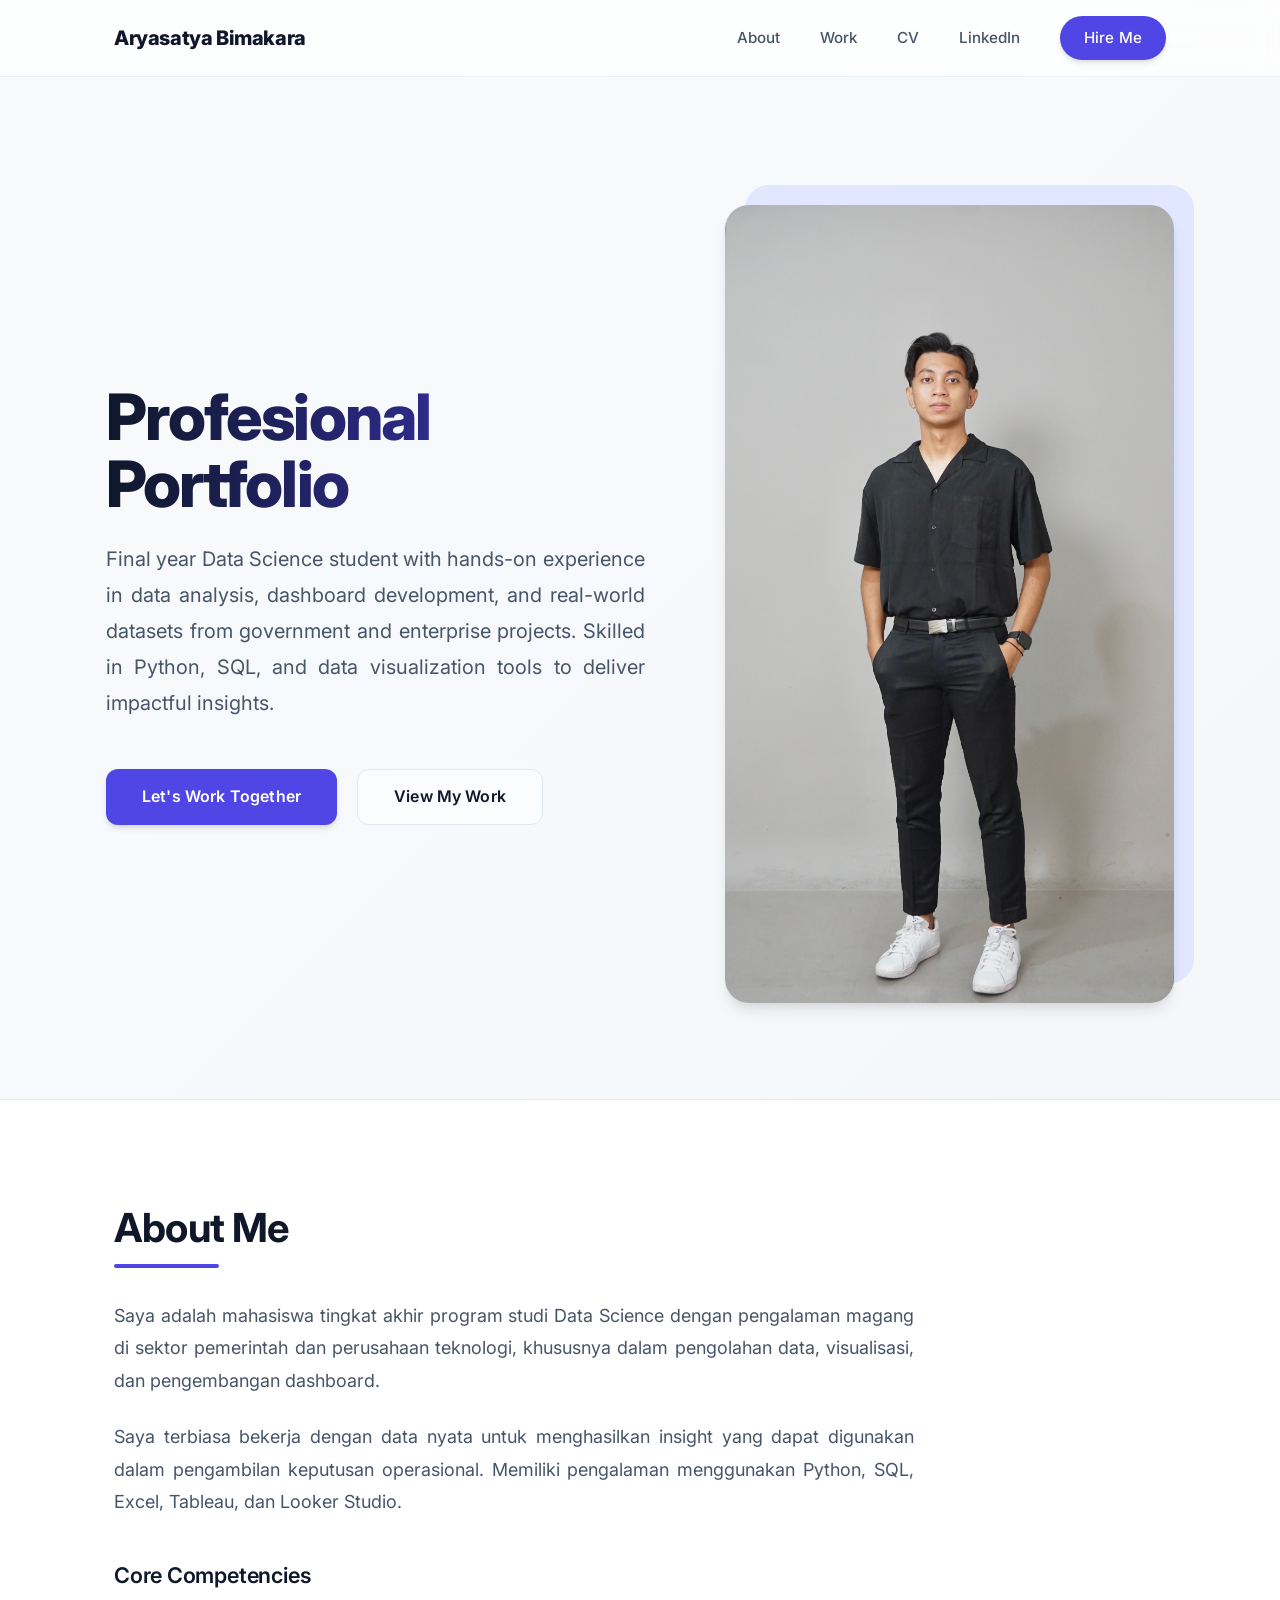
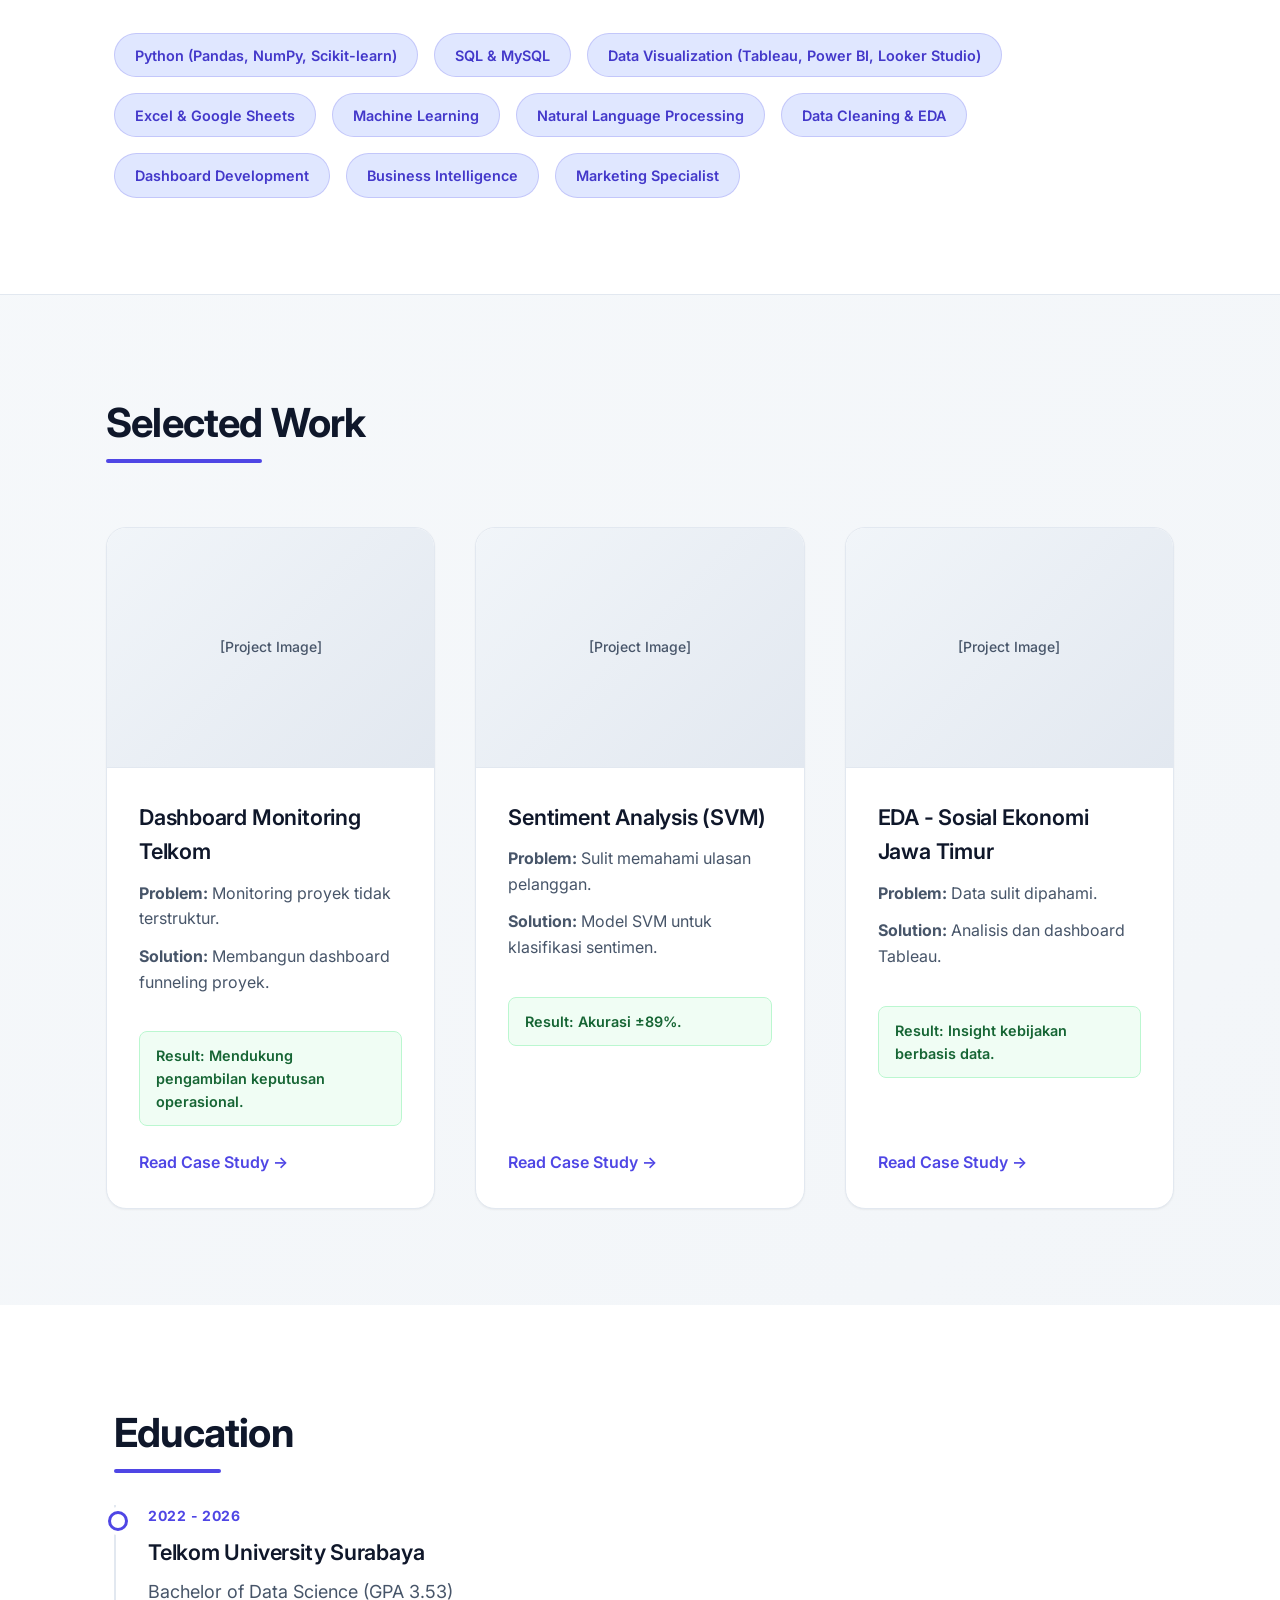
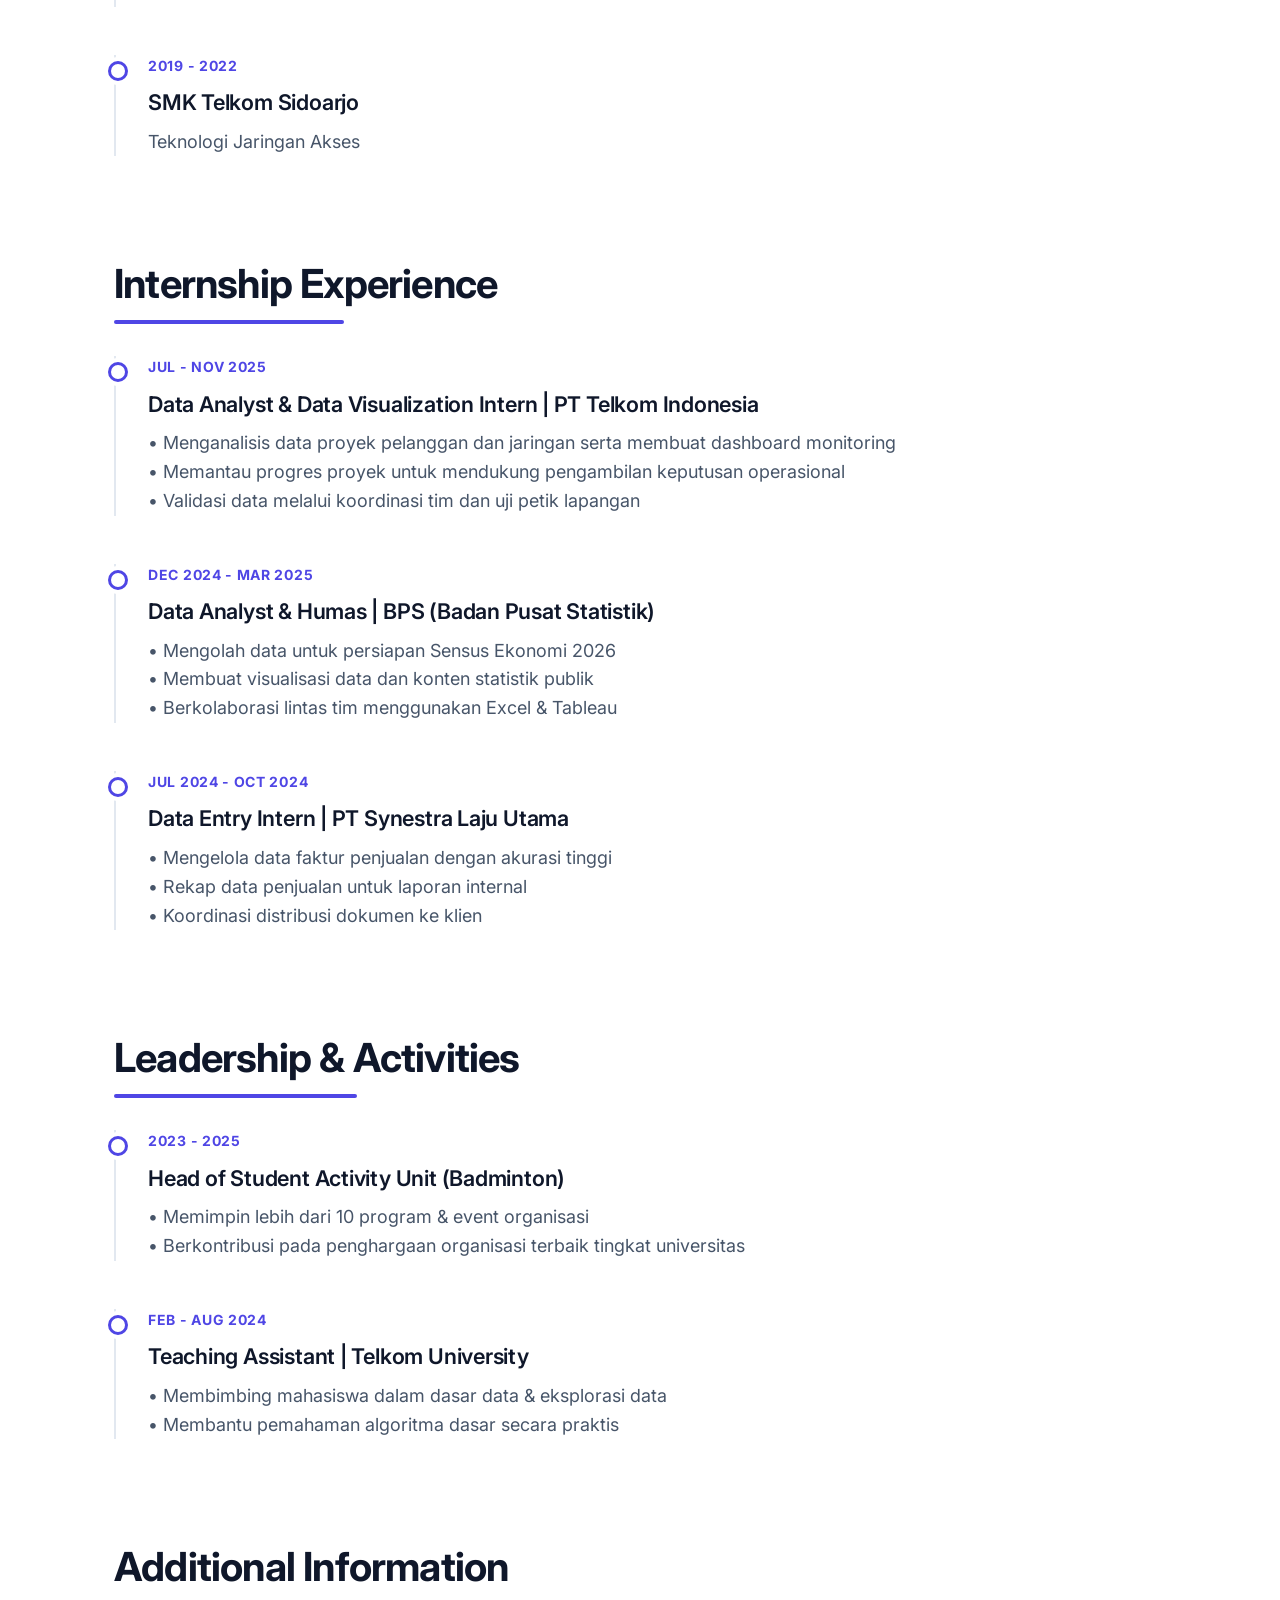
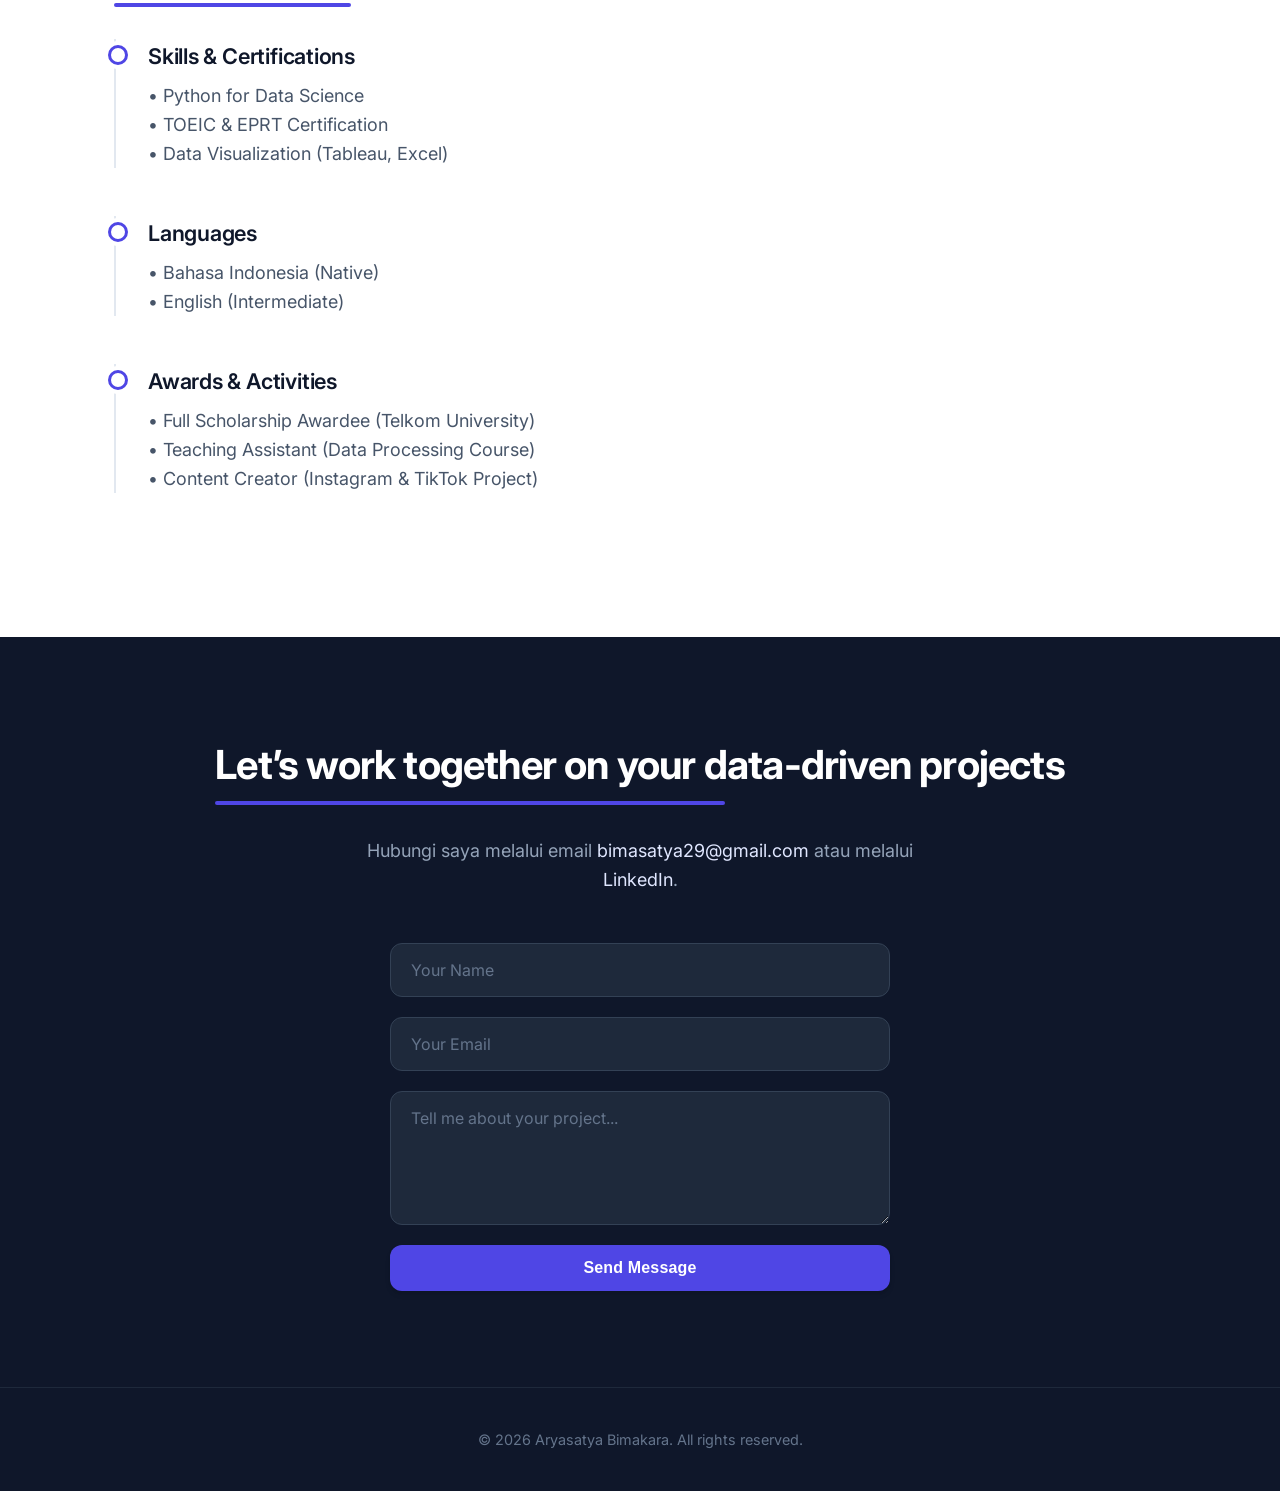
==== index.html @ e785f00a "Add files via upload" ====
<!DOCTYPE html>
<html lang="en">
<head>
    <meta charset="UTF-8">
    <meta name="viewport" content="width=device-width, initial-scale=1.0">
    <meta name="description" content="Aryasatya Bimakara - Personal Portfolio">
    <title>Aryasatya Bimakara | Personal Portfolio</title>
    
    <!-- Font -->
    <link href="https://fonts.googleapis.com/css2?family=Inter:wght@300;400;600;700&display=swap" rel="stylesheet">

    <!-- CSS -->
    <link rel="stylesheet" href="style.css">
</head>

<body>

    <!-- NAVBAR -->
    <header>
        <div class="nav-container">
            <div class="logo">Aryasatya Bimakara</div>
            <nav class="nav-links">
                <a href="#about">About</a>
                <a href="#portfolio">Work</a>
                <a href="#resume">CV</a>
                <a href="https://www.linkedin.com/in/aryasatya-bimakara/" target="_blank">LinkedIn</a>
                <a href="#contact" class="btn btn-primary">Hire Me</a>
            </nav>
        </div>
    </header>

    <!-- HERO -->
    <section class="hero container">
        <div class="hero-content">
            <h1>Profesional Portfolio</h1>
            <p class="subhead">
                Final year Data Science student with hands-on experience in data analysis, dashboard development, 
                and real-world datasets from government and enterprise projects. Skilled in Python, SQL, 
                and data visualization tools to deliver impactful insights.
            </p>
            <div class="hero-ctas">
                <a href="#contact" class="btn btn-primary">Let's Work Together</a>
                <a href="#portfolio" class="btn btn-outline">View My Work</a>
            </div>
        </div>

        <div class="hero-image">
           <img src="assets/images/profile.jpg" alt="Aryasatya Bimakara">
        </div>
    </section>

    <!-- ABOUT -->
    <section id="about" class="about">
        <div class="container">
            <h2>About Me</h2>
            <div style="max-width: 800px;">
                <p>
                    Saya adalah mahasiswa tingkat akhir program studi Data Science dengan pengalaman magang di sektor 
                    pemerintah dan perusahaan teknologi, khususnya dalam pengolahan data, visualisasi, dan pengembangan dashboard.
                </p>
                <p>
                    Saya terbiasa bekerja dengan data nyata untuk menghasilkan insight yang dapat digunakan dalam pengambilan keputusan operasional. 
                    Memiliki pengalaman menggunakan Python, SQL, Excel, Tableau, dan Looker Studio.
                </p>
            </div>

            <h3 style="margin-top: 2.5rem;">Core Competencies</h3>
            <div class="skills-grid">
                <div class="skill-tag">Python (Pandas, NumPy, Scikit-learn)</div>
                <div class="skill-tag">SQL & MySQL</div>
                <div class="skill-tag">Data Visualization (Tableau, Power BI, Looker Studio)</div>
                <div class="skill-tag">Excel & Google Sheets</div>
                <div class="skill-tag">Machine Learning</div>
                <div class="skill-tag">Natural Language Processing</div>
                <div class="skill-tag">Data Cleaning & EDA</div>
                <div class="skill-tag">Dashboard Development</div>
                <div class="skill-tag">Business Intelligence</div>
                <div class="skill-tag">Marketing Specialist</div>
            </div>
        </div>
    </section>

    <!-- PORTFOLIO -->
    <section id="portfolio" class="portfolio container">
        <h2>Selected Work</h2>
        <div class="project-grid">

            <div class="project-card">
                <div class="project-img">[Project Image]</div>
                <div class="project-content">
                    <h3>Dashboard Monitoring Telkom</h3>
                    <p><strong>Problem:</strong> Monitoring proyek tidak terstruktur.</p>
                    <p><strong>Solution:</strong> Membangun dashboard funneling proyek.</p>
                    <div class="project-metrics">Result: Mendukung pengambilan keputusan operasional.</div>
                    <a href="project-telkom.html" class="project-link">Read Case Study →</a>
                </div>
            </div>

            <div class="project-card">
                <div class="project-img">[Project Image]</div>
                <div class="project-content">
                    <h3>Sentiment Analysis (SVM)</h3>
                    <p><strong>Problem:</strong> Sulit memahami ulasan pelanggan.</p>
                    <p><strong>Solution:</strong> Model SVM untuk klasifikasi sentimen.</p>
                    <div class="project-metrics">Result: Akurasi ±89%.</div>
                    <a href="project-svm.html" class="project-link">Read Case Study →</a>
                </div>
            </div>

            <div class="project-card">
                <div class="project-img">[Project Image]</div>
                <div class="project-content">
                    <h3>EDA - Sosial Ekonomi Jawa Timur</h3>
                    <p><strong>Problem:</strong> Data sulit dipahami.</p>
                    <p><strong>Solution:</strong> Analisis dan dashboard Tableau.</p>
                    <div class="project-metrics">Result: Insight kebijakan berbasis data.</div>
                    <a href="project-eda.html" class="project-link">Read Case Study →</a>
                </div>
            </div>

        </div>
    </section>

<!-- RESUME -->
<section id="resume" class="resume">
    <div class="container">

        <h2>Education</h2>

        <div class="resume-item">
            <div class="resume-date">2022 - 2026</div>
            <h3>Telkom University Surabaya</h3>
            <p>Bachelor of Data Science (GPA 3.53)</p>
        </div>

        <div class="resume-item">
            <div class="resume-date">2019 - 2022</div>
            <h3>SMK Telkom Sidoarjo</h3>
            <p>Teknologi Jaringan Akses</p>
        </div>


        <h2 style="margin-top:3rem;">Internship Experience</h2>

        <div class="resume-item">
            <div class="resume-date">Jul - Nov 2025</div>
            <h3>Data Analyst & Data Visualization Intern | PT Telkom Indonesia</h3>
            <p>
                • Menganalisis data proyek pelanggan dan jaringan serta membuat dashboard monitoring<br>
                • Memantau progres proyek untuk mendukung pengambilan keputusan operasional<br>
                • Validasi data melalui koordinasi tim dan uji petik lapangan
            </p>
        </div>

        <div class="resume-item">
            <div class="resume-date">Dec 2024 - Mar 2025</div>
            <h3>Data Analyst & Humas | BPS (Badan Pusat Statistik)</h3>
            <p>
                • Mengolah data untuk persiapan Sensus Ekonomi 2026<br>
                • Membuat visualisasi data dan konten statistik publik<br>
                • Berkolaborasi lintas tim menggunakan Excel & Tableau
            </p>
        </div>

        <div class="resume-item">
            <div class="resume-date">Jul 2024 - Oct 2024</div>
            <h3>Data Entry Intern | PT Synestra Laju Utama</h3>
            <p>
                • Mengelola data faktur penjualan dengan akurasi tinggi<br>
                • Rekap data penjualan untuk laporan internal<br>
                • Koordinasi distribusi dokumen ke klien
            </p>
        </div>


        <h2 style="margin-top:3rem;">Leadership & Activities</h2>

        <div class="resume-item">
            <div class="resume-date">2023 - 2025</div>
            <h3>Head of Student Activity Unit (Badminton)</h3>
            <p>
                • Memimpin lebih dari 10 program & event organisasi<br>
                • Berkontribusi pada penghargaan organisasi terbaik tingkat universitas
            </p>
        </div>

        <div class="resume-item">
            <div class="resume-date">Feb - Aug 2024</div>
            <h3>Teaching Assistant | Telkom University</h3>
            <p>
                • Membimbing mahasiswa dalam dasar data & eksplorasi data<br>
                • Membantu pemahaman algoritma dasar secara praktis
            </p>
        </div>


        <h2 style="margin-top:3rem;">Additional Information</h2>

        <div class="resume-item">
            <h3>Skills & Certifications</h3>
            <p>
                • Python for Data Science<br>
                • TOEIC & EPRT Certification<br>
                • Data Visualization (Tableau, Excel)
            </p>
        </div>

        <div class="resume-item">
            <h3>Languages</h3>
            <p>
                • Bahasa Indonesia (Native)<br>
                • English (Intermediate)
            </p>
        </div>

        <div class="resume-item">
            <h3>Awards & Activities</h3>
            <p>
                • Full Scholarship Awardee (Telkom University)<br>
                • Teaching Assistant (Data Processing Course)<br>
                • Content Creator (Instagram & TikTok Project)
            </p>
        </div>

    </div>
</section>

    <!-- CONTACT -->
    <section id="contact" class="contact">
        <div class="container">
            <h2>Let’s work together on your data-driven projects</h2>

            <p>
                Hubungi saya melalui email 
                <a href="mailto:bimasatya29@gmail.com">bimasatya29@gmail.com</a> 
                atau melalui 
                <a href="https://www.linkedin.com/in/aryasatya-bimakara/" target="_blank">LinkedIn</a>.
            </p>

            <form class="contact-form">
                <input type="text" placeholder="Your Name" required>
                <input type="email" placeholder="Your Email" required>
                <textarea rows="5" placeholder="Tell me about your project..." required></textarea>
                <button type="submit" class="btn btn-primary">Send Message</button>
            </form>
        </div>
    </section>

    <!-- FOOTER -->
    <footer>
        <div class="container">
            &copy; 2026 Aryasatya Bimakara. All rights reserved.
        </div>
    </footer>

</body>
</html>
---- style.css ----
/* ==========================================================================
   CSS VARIABLES (Modern SaaS Theme)
   ========================================================================== */
:root {
    /* Color Palette */
    --bg-gradient: linear-gradient(135deg, #f8fafc 0%, #eef2f6 100%);
    --bg-color: #f8fafc;
    --text-main: #0f172a;      /* Slate 900 */
    --text-muted: #475569;     /* Slate 600 */
    --primary-accent: #4f46e5; /* Indigo 600 */
    --primary-hover: #4338ca;  /* Indigo 700 */
    --primary-light: #e0e7ff;  /* Indigo 100 */
    --card-bg: #ffffff;
    --border-color: #e2e8f0;   /* Slate 200 */
    --dark-section: #0f172a;
    
    /* Typography & Spacing */
    --font-main: 'Inter', system-ui, -apple-system, sans-serif;
    --section-padding: 6rem 1rem;
    
    /* Shadows (Stripe/Notion style) */
    --shadow-sm: 0 1px 2px 0 rgba(0, 0, 0, 0.05);
    --shadow-md: 0 4px 6px -1px rgba(0, 0, 0, 0.1), 0 2px 4px -1px rgba(0, 0, 0, 0.06);
    --shadow-lg: 0 10px 15px -3px rgba(0, 0, 0, 0.1), 0 4px 6px -2px rgba(0, 0, 0, 0.05);
    --shadow-hover: 0 20px 25px -5px rgba(0, 0, 0, 0.1), 0 10px 10px -5px rgba(0, 0, 0, 0.04);
    
    /* Transitions */
    --transition-smooth: all 0.3s cubic-bezier(0.4, 0, 0.2, 1);
}

/* ==========================================================================
   RESET & BASE STYLES
   ========================================================================== */
* {
    margin: 0;
    padding: 0;
    box-sizing: border-box;
}

html {
    scroll-behavior: smooth;
    font-size: 16px;
}

body {
    font-family: var(--font-main);
    color: var(--text-main);
    line-height: 1.6;
    background: var(--bg-gradient);
    min-height: 100vh;
    -webkit-font-smoothing: antialiased;
    -moz-osx-font-smoothing: grayscale;
}

a {
    text-decoration: none;
    color: inherit;
    transition: var(--transition-smooth);
}

ul {
    list-style: none;
}

.container {
    max-width: 1100px;
    margin: 0 auto;
    padding: 0 1.5rem;
}

/* ==========================================================================
   TYPOGRAPHY
   ========================================================================== */
h1 {
    font-size: clamp(2.5rem, 5vw, 4.5rem);
    line-height: 1.05;
    letter-spacing: -0.03em;
    margin-bottom: 1.5rem;
    font-weight: 800;
    /* Gradient text for SaaS feel */
    background: linear-gradient(to right, #0f172a, #4338ca);
    -webkit-background-clip: text;
    -webkit-text-fill-color: transparent;
    background-clip: text;
}

h2 {
    font-size: clamp(2rem, 4vw, 2.5rem);
    margin-bottom: 2.5rem;
    font-weight: 700;
    letter-spacing: -0.02em;
    position: relative;
    display: inline-block;
}

/* Modern accent underline for H2 */
h2::after {
    content: '';
    position: absolute;
    bottom: -8px;
    left: 0;
    width: 60%;
    height: 4px;
    background: var(--primary-accent);
    border-radius: 2px;
}

h3 {
    font-size: 1.35rem;
    margin-bottom: 0.75rem;
    font-weight: 600;
    letter-spacing: -0.01em;
}

p {
    color: var(--text-muted);
    margin-bottom: 1.25rem;
    font-size: 1.125rem;
}

/* ==========================================================================
   BUTTONS
   ========================================================================== */
.btn {
    display: inline-flex;
    align-items: center;
    justify-content: center;
    padding: 0.875rem 2.25rem;
    font-weight: 600;
    font-size: 1rem;
    border-radius: 0.75rem;
    transition: var(--transition-smooth);
    cursor: pointer;
    border: none;
    text-align: center;
    letter-spacing: 0.01em;
}

.btn-primary {
    background: var(--primary-accent);
    color: #ffffff;
    box-shadow: var(--shadow-md), 0 0 0 0 rgba(79, 70, 229, 0.5);
}

.btn-primary:hover {
    background: var(--primary-hover);
    transform: translateY(-2px);
    box-shadow: var(--shadow-lg), 0 0 0 4px rgba(79, 70, 229, 0.15);
}

.btn-outline {
    background: rgba(255, 255, 255, 0.5);
    color: var(--text-main);
    border: 1.5px solid var(--border-color);
    backdrop-filter: blur(4px);
}

.btn-outline:hover {
    border-color: var(--text-main);
    background: var(--card-bg);
    transform: translateY(-2px);
    box-shadow: var(--shadow-md);
}

/* ==========================================================================
   NAVIGATION (Sticky & Glassmorphism)
   ========================================================================== */
header {
    position: sticky;
    top: 0;
    background: rgba(255, 255, 255, 0.75);
    backdrop-filter: blur(12px);
    -webkit-backdrop-filter: blur(12px);
    z-index: 100;
    border-bottom: 1px solid rgba(226, 232, 240, 0.6);
}

.nav-container {
    display: flex;
    justify-content: space-between;
    align-items: center;
    padding: 1rem 1.5rem;
    max-width: 1100px;
    margin: 0 auto;
}

.logo {
    font-weight: 800;
    font-size: 1.25rem;
    letter-spacing: -0.02em;
    color: var(--text-main);
}

.nav-links {
    display: flex;
    gap: 2.5rem;
    align-items: center;
}

.nav-links a {
    font-weight: 500;
    font-size: 0.95rem;
    color: var(--text-muted);
}

.nav-links a:hover {
    color: var(--primary-accent);
}

/* Specific override for the Nav Button */
.nav-links a.btn-primary {
    color: #ffffff;
    padding: 0.6rem 1.5rem !important;
    border-radius: 2rem; /* Pill shape for nav CTA */
}

/* ==========================================================================
   HERO SECTION
   ========================================================================== */
.hero {
    padding: 8rem 1rem 6rem;
    text-align: left;
    display: flex;
    align-items: center;
    gap: 5rem;
    min-height: 90vh;
}

.hero-content {
    flex: 1.2;
}

.hero p.subhead {
    font-size: 1.25rem;
    max-width: 600px;
    margin-bottom: 3rem;
    line-height: 1.8;
    /* Tambahkan baris ini */
    text-align: justify;
    
    /* Opsional: Membuat distribusi spasi antar kata lebih rapi */
    text-justify: inter-word; 
}

.hero-ctas {
    display: flex;
    gap: 1.25rem;
}

.hero-image {
    flex: 1;
    display: none;
    position: relative;
}

/* Premium image styling with soft shadow and decoration */
.hero-image::before {
    content: '';
    position: absolute;
    top: -20px;
    right: -20px;
    width: 100%;
    height: 100%;
    border-radius: 1.5rem;
    background: var(--primary-light);
    z-index: -1;
}

.hero-image img {
    width: 100%;
    max-width: 450px;
    border-radius: 1.5rem;
    box-shadow: var(--shadow-lg);
    object-fit: cover;
    display: block;
}

/* ==========================================================================
   ABOUT SECTION & SKILLS
   ========================================================================== */
.about {
    padding: var(--section-padding);
    background: var(--card-bg);
    border-top: 1px solid var(--border-color);
    border-bottom: 1px solid var(--border-color);
}

/* --- TAMBAHKAN KODE INI DI SINI --- */
.about p {
    text-align: justify;
    text-justify: inter-word;
    line-height: 1.8;
    margin-bottom: 1.5rem;
    color: var(--text-muted); /* Agar warna teks konsisten dengan desain lainnya */
}

.skills-grid {
    display: flex;
    flex-wrap: wrap;
    gap: 1rem;
    margin-top: 2.5rem;
}

/* Pill-style SaaS tags */
.skill-tag {
    background: var(--primary-light);
    color: var(--primary-hover);
    padding: 0.6rem 1.25rem;
    border-radius: 2rem;
    font-weight: 600;
    font-size: 0.9rem;
    border: 1px solid rgba(79, 70, 229, 0.2);
    transition: var(--transition-smooth);
}

.skill-tag:hover {
    background: var(--primary-accent);
    color: #ffffff;
    transform: translateY(-2px);
    box-shadow: var(--shadow-md);
}

/* ==========================================================================
   PORTFOLIO SECTION
   ========================================================================== */
.portfolio {
    padding: var(--section-padding);
}

.project-grid {
    display: grid;
    grid-template-columns: repeat(auto-fit, minmax(320px, 1fr));
    gap: 2.5rem;
    margin-top: 2rem;
}

.project-card {
    background: var(--card-bg);
    border-radius: 1.25rem;
    overflow: hidden;
    border: 1px solid var(--border-color);
    transition: var(--transition-smooth);
    display: flex;
    flex-direction: column;
    box-shadow: var(--shadow-sm);
}

.project-card:hover {
    transform: translateY(-8px);
    box-shadow: var(--shadow-hover);
    border-color: rgba(79, 70, 229, 0.3);
}

.project-img {
    width: 100%;
    height: 240px;
    background: linear-gradient(135deg, #f1f5f9 0%, #e2e8f0 100%);
    display: flex;
    align-items: center;
    justify-content: center;
    color: var(--text-muted);
    font-size: 0.875rem;
    font-weight: 500;
    border-bottom: 1px solid var(--border-color);
}

.project-content {
    padding: 2rem;
    flex-grow: 1;
    display: flex;
    flex-direction: column;
}

.project-content p {
    font-size: 1rem;
    margin-bottom: 0.75rem;
}

/* Notion-style metric badges */
.project-metrics {
    background: #f0fdf4;
    color: #166534;
    padding: 0.75rem 1rem;
    border-radius: 0.5rem;
    font-size: 0.9rem;
    font-weight: 600;
    margin: 1.5rem 0;
    border: 1px solid #bbf7d0;
}

.project-link {
    margin-top: auto;
    color: var(--primary-accent);
    font-weight: 600;
    display: inline-flex;
    align-items: center;
    gap: 0.5rem;
}

.project-link:hover {
    color: var(--primary-hover);
    gap: 0.75rem; /* Slide arrow effect */
}

/* ==========================================================================
   SOCIAL PROOF / TESTIMONIAL
   ========================================================================== */
.social-proof {
    padding: 4rem 1rem;
    text-align: center;
    background: var(--primary-accent);
    color: #ffffff;
}

.testimonial {
    max-width: 800px;
    margin: 0 auto;
    font-size: clamp(1.25rem, 3vw, 1.75rem);
    font-weight: 400;
    line-height: 1.6;
    color: #ffffff;
}

.testimonial-author {
    margin-top: 1.5rem;
    font-weight: 600;
    font-size: 1rem;
    color: var(--primary-light);
    text-transform: uppercase;
    letter-spacing: 0.05em;
}

/* ==========================================================================
   RESUME SECTION
   ========================================================================== */
.resume {
    padding: var(--section-padding);
    background: var(--card-bg);
}

.resume-item {
    margin-bottom: 3rem;
    padding-left: 2rem;
    border-left: 2px solid var(--border-color);
    position: relative;
}

/* Clean Timeline Dots */
.resume-item::before {
    content: '';
    position: absolute;
    left: -8px;
    top: 6px;
    width: 14px;
    height: 14px;
    border-radius: 50%;
    background: var(--card-bg);
    border: 3px solid var(--primary-accent);
    box-shadow: 0 0 0 4px var(--card-bg); /* Cutout effect */
}

.resume-date {
    font-size: 0.875rem;
    color: var(--primary-accent);
    font-weight: 700;
    text-transform: uppercase;
    letter-spacing: 0.05em;
    margin-bottom: 0.5rem;
}

.resume-item h3 {
    color: var(--text-main);
    margin-bottom: 0.5rem;
}

.resume-item p {
    margin-bottom: 0;
}

/* ==========================================================================
   CONTACT SECTION
   ========================================================================== */
.contact {
    padding: var(--section-padding);
    background: var(--dark-section);
    color: #ffffff;
    text-align: center;
}

.contact h2 {
    color: #ffffff;
}

.contact h2::after {
    background: var(--primary-accent);
}

.contact p {
    color: #94a3b8; /* Slate 400 */
    max-width: 600px;
    margin: 0 auto 1.5rem;
}

.contact a {
    color: var(--primary-light);
}

.contact a:hover {
    color: #ffffff;
}

.contact-form {
    max-width: 500px;
    margin: 3rem auto 0;
    display: flex;
    flex-direction: column;
    gap: 1.25rem;
    text-align: left;
}

/* Modern Inputs */
.contact-form input, 
.contact-form textarea {
    width: 100%;
    padding: 1rem 1.25rem;
    border-radius: 0.75rem;
    border: 1px solid #334155;
    background: #1e293b;
    color: #ffffff;
    font-family: inherit;
    font-size: 1rem;
    transition: var(--transition-smooth);
}

.contact-form input::placeholder, 
.contact-form textarea::placeholder {
    color: #64748b;
}

.contact-form input:focus, 
.contact-form textarea:focus {
    outline: none;
    border-color: var(--primary-accent);
    box-shadow: 0 0 0 3px rgba(79, 70, 229, 0.3);
    background: #0f172a;
}

/* ==========================================================================
   FOOTER
   ========================================================================== */
footer {
    text-align: center;
    padding: 2.5rem;
    background: var(--dark-section);
    color: #64748b;
    font-size: 0.9rem;
    border-top: 1px solid #1e293b;
}

/* ==========================================================================
   RESPONSIVE DESIGN
   ========================================================================== */
@media (min-width: 768px) {
    .hero-image {
        display: block;
    }
}

@media (max-width: 768px) {
    :root {
        --section-padding: 4rem 1rem;
    }
    
    .hero {
        padding: 6rem 1rem 4rem;
        flex-direction: column;
        text-align: center;
        gap: 3rem;
    }
    
    .hero p.subhead {
        margin: 0 auto 2.5rem;
    }
    
    .hero-ctas {
        justify-content: center;
    }
    
    .skills-grid {
        justify-content: center;
    }
    
    h2::after {
        left: 50%;
        transform: translateX(-50%);
    }
    
    /* Make resume timeline look good on mobile */
    .resume-item {
        padding-left: 1.5rem;
    }
    
    .resume .container > div:first-child {
        flex-direction: column;
        align-items: flex-start;
        gap: 1rem;
    }
}

@media (max-width: 640px) {
    .nav-links {
        display: none; /* Can be handled via JS for a hamburger menu */
    }
    
    h1 {
        font-size: 2.5rem;
    }
    
    .hero-ctas {
        flex-direction: column;
        width: 100%;
    }
    
    .hero-ctas .btn {
        width: 100%;
    }
}
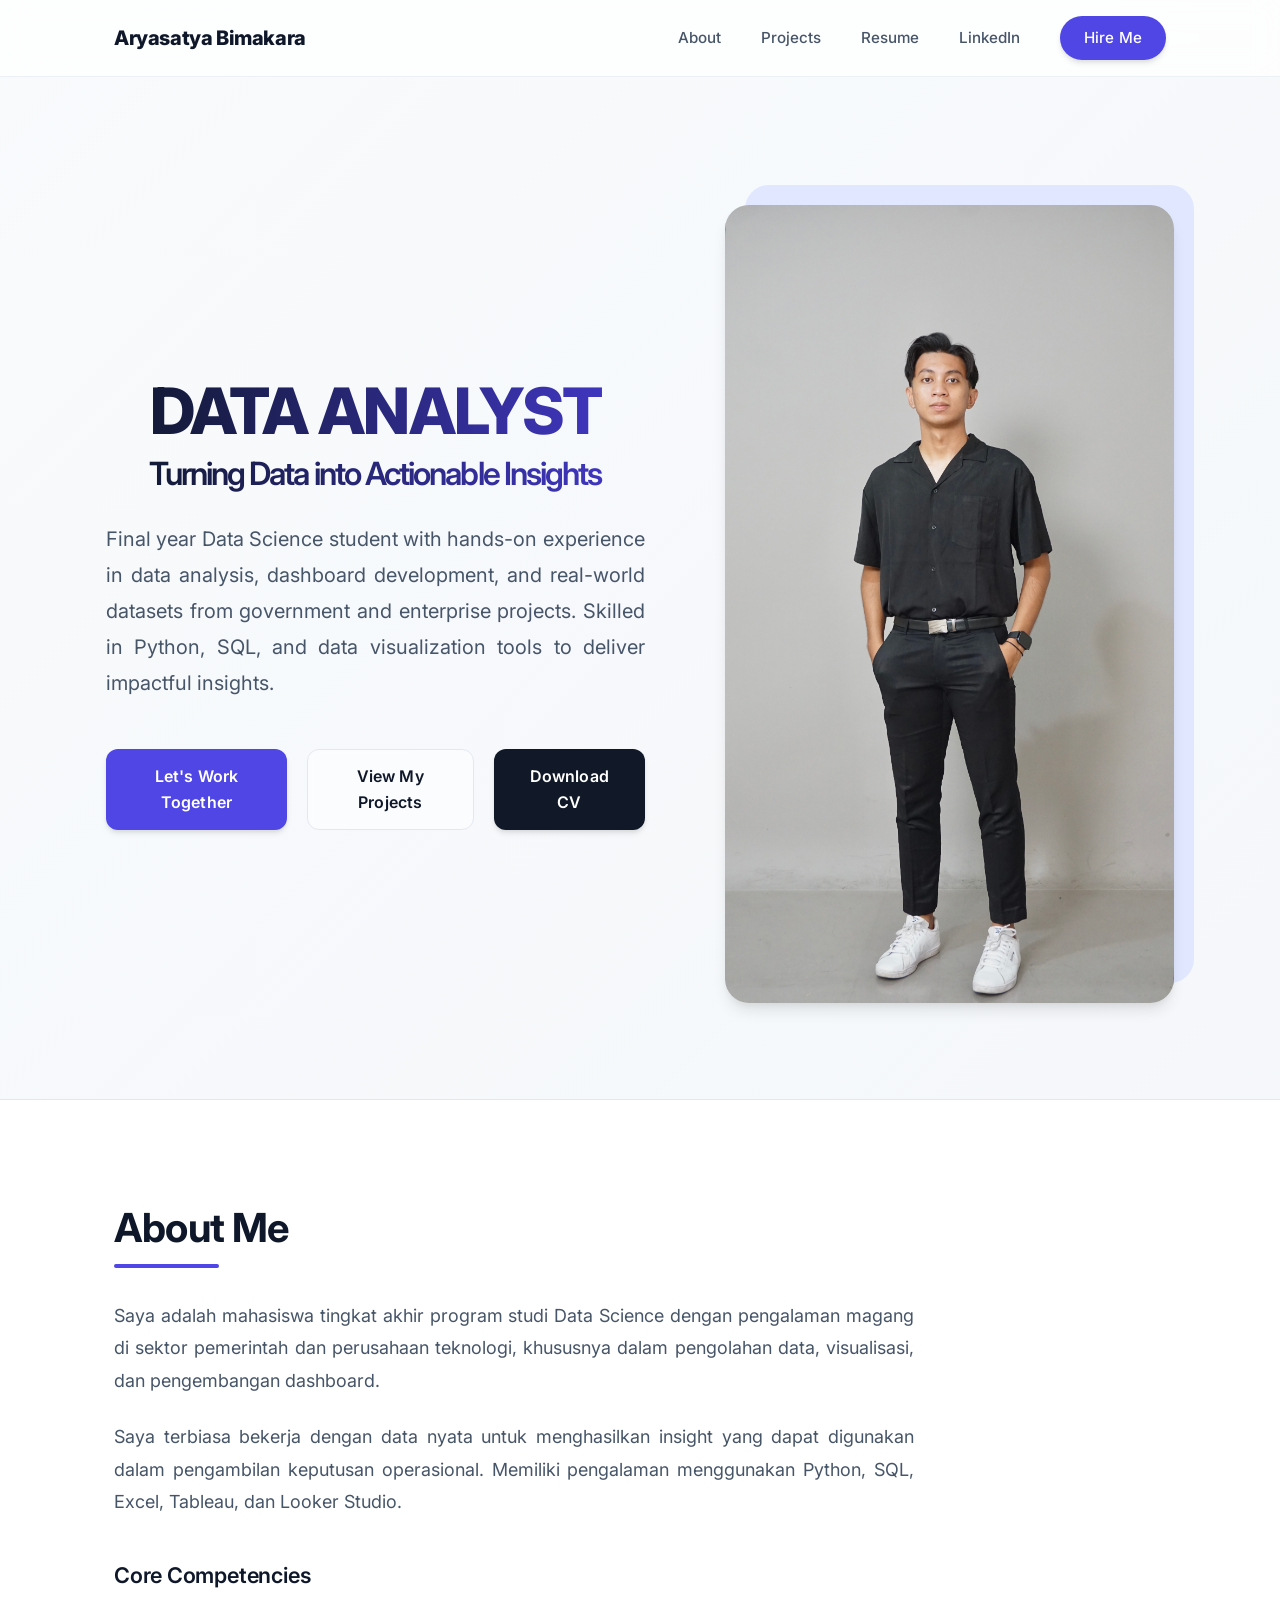
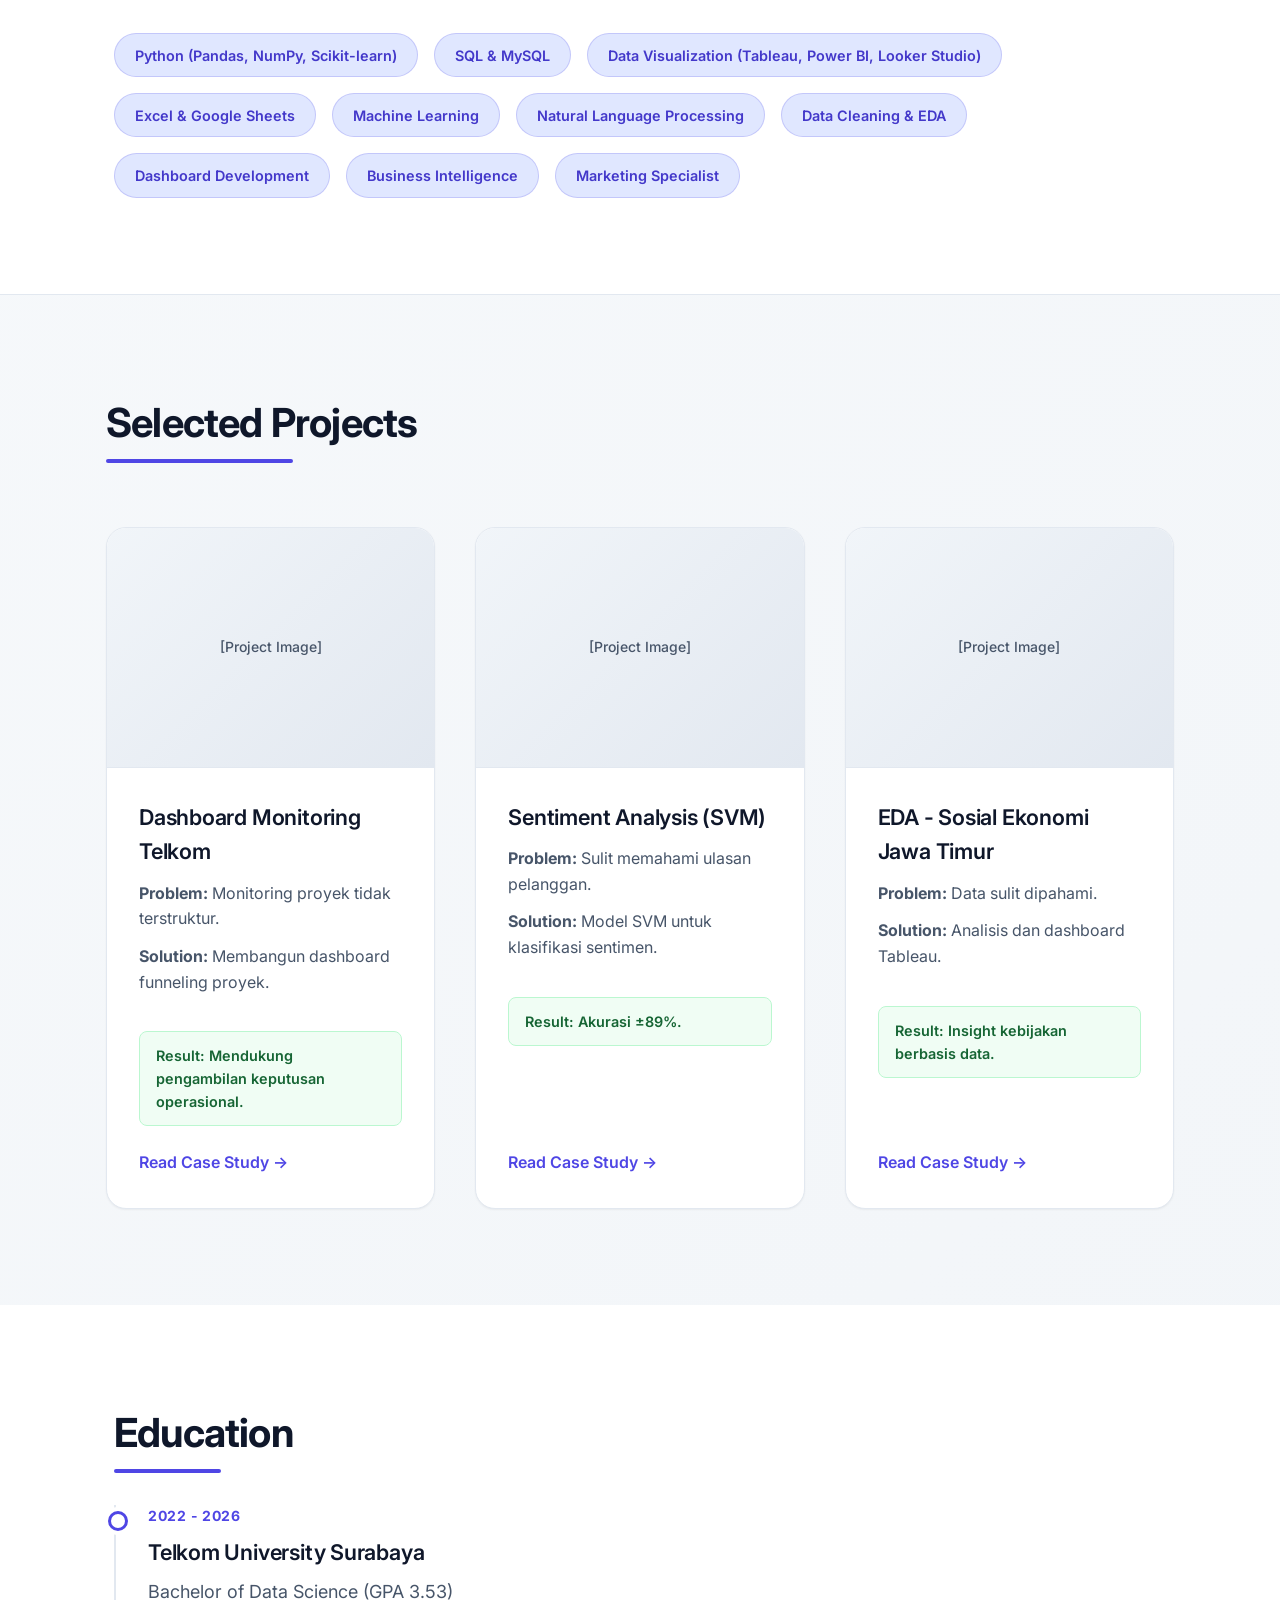
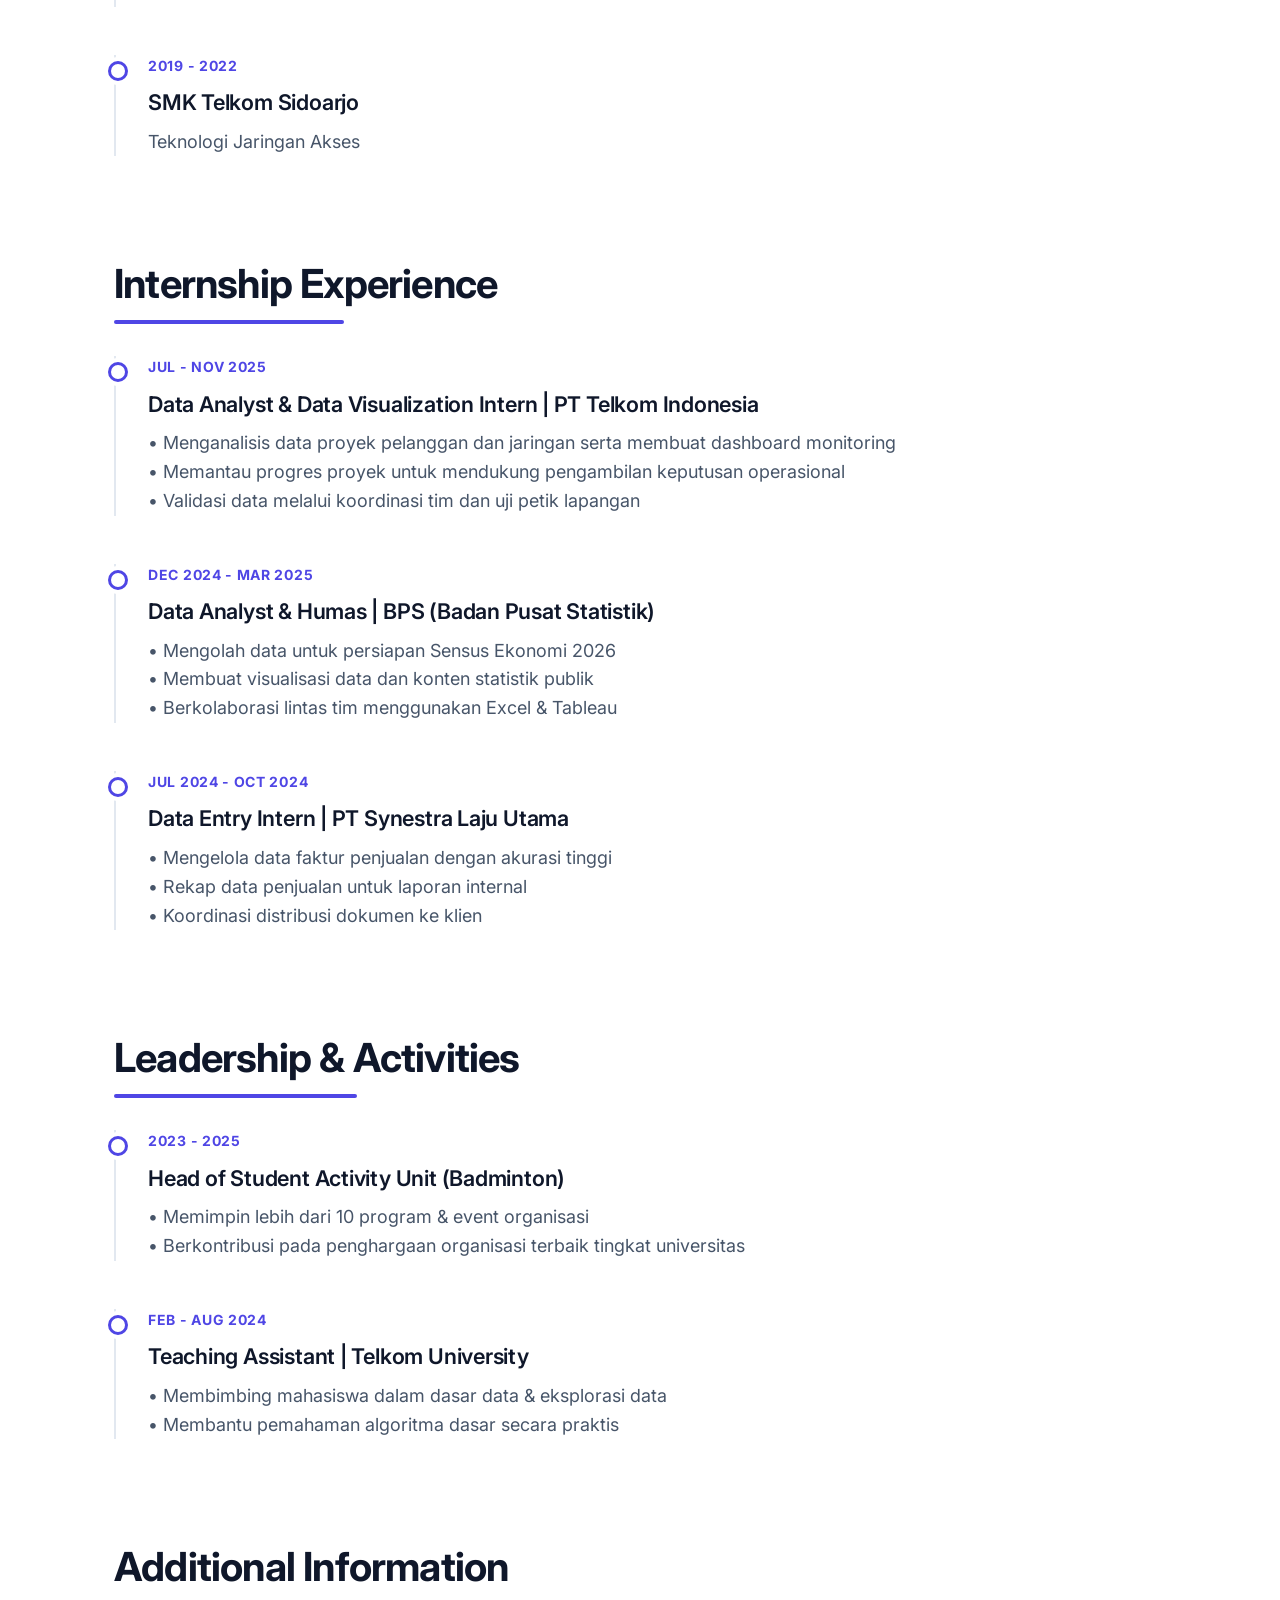
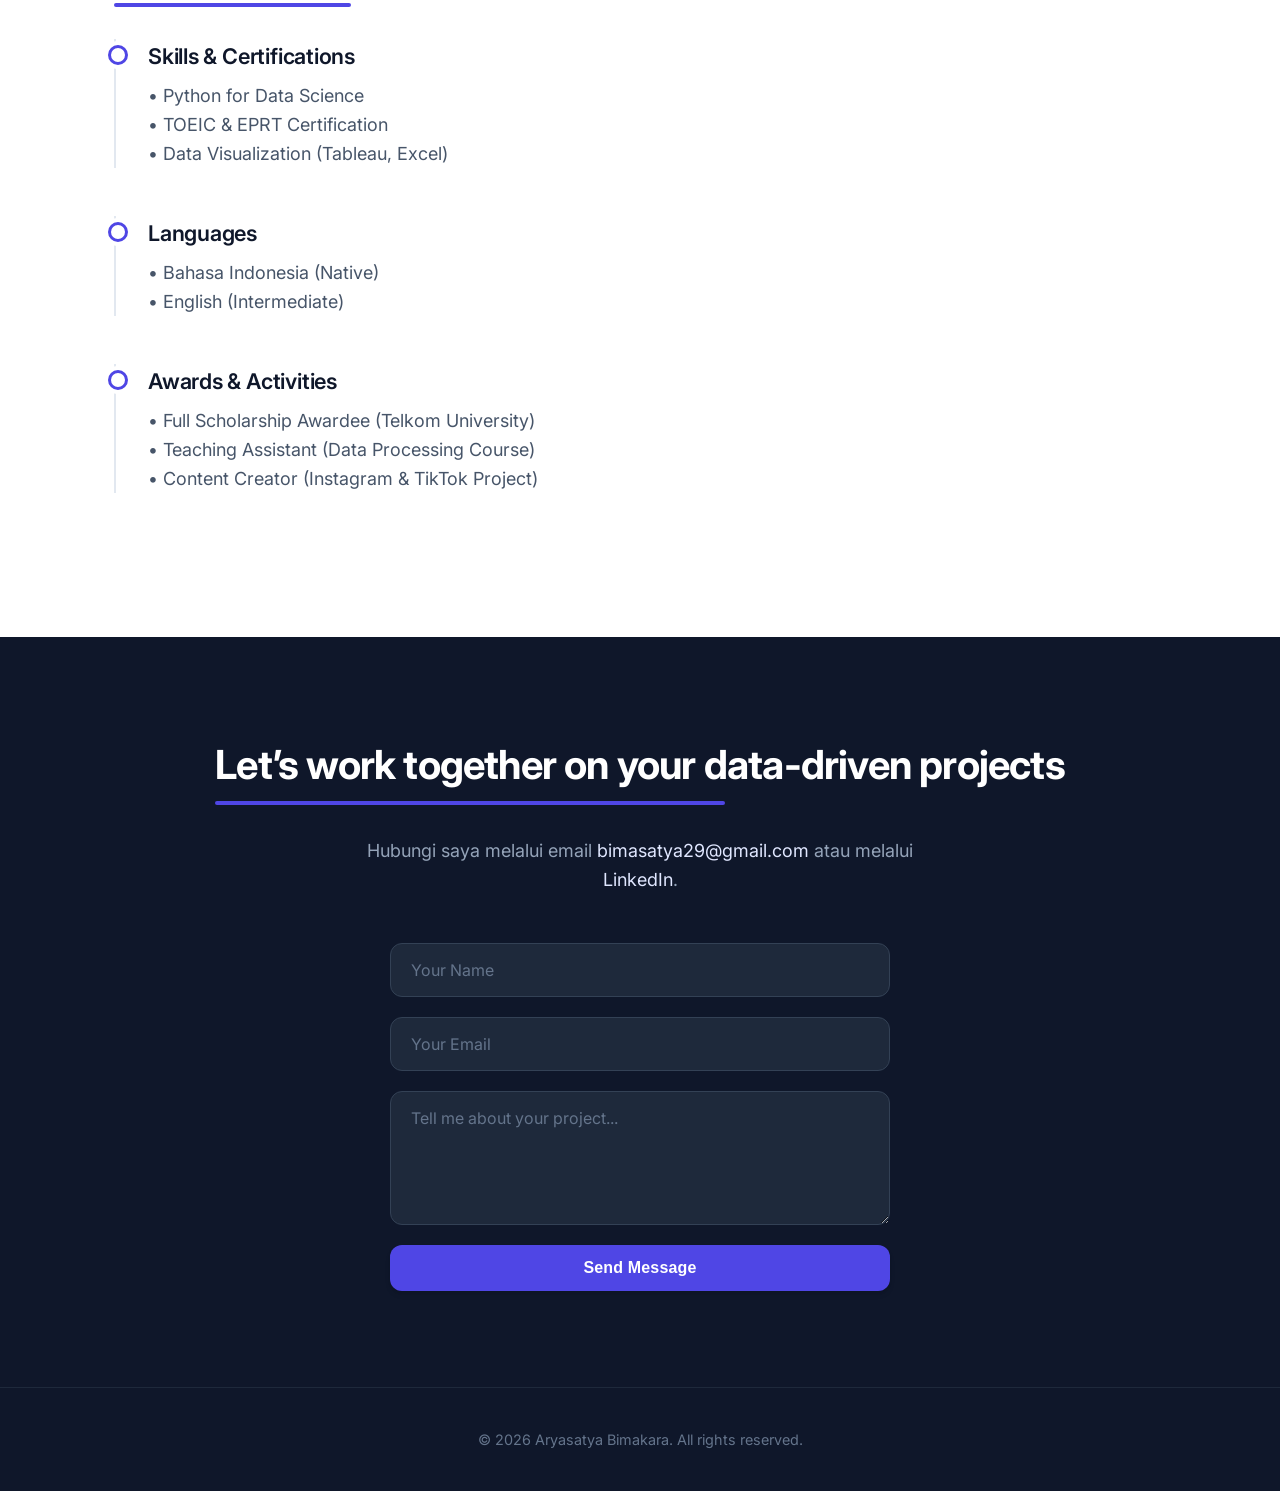
==== commit 21e94345: "initial commit" ====
--- a/index.html
+++ b/index.html
@@ -1,257 +1,260 @@
-<!DOCTYPE html>
-<html lang="en">
-<head>
-    <meta charset="UTF-8">
-    <meta name="viewport" content="width=device-width, initial-scale=1.0">
-    <meta name="description" content="Aryasatya Bimakara - Personal Portfolio">
-    <title>Aryasatya Bimakara | Personal Portfolio</title>
-    
-    <!-- Font -->
-    <link href="https://fonts.googleapis.com/css2?family=Inter:wght@300;400;600;700&display=swap" rel="stylesheet">
-
-    <!-- CSS -->
-    <link rel="stylesheet" href="style.css">
-</head>
-
-<body>
-
-    <!-- NAVBAR -->
-    <header>
-        <div class="nav-container">
-            <div class="logo">Aryasatya Bimakara</div>
-            <nav class="nav-links">
-                <a href="#about">About</a>
-                <a href="#portfolio">Work</a>
-                <a href="#resume">CV</a>
-                <a href="https://www.linkedin.com/in/aryasatya-bimakara/" target="_blank">LinkedIn</a>
-                <a href="#contact" class="btn btn-primary">Hire Me</a>
-            </nav>
-        </div>
-    </header>
-
-    <!-- HERO -->
-    <section class="hero container">
-        <div class="hero-content">
-            <h1>Profesional Portfolio</h1>
-            <p class="subhead">
-                Final year Data Science student with hands-on experience in data analysis, dashboard development, 
-                and real-world datasets from government and enterprise projects. Skilled in Python, SQL, 
-                and data visualization tools to deliver impactful insights.
-            </p>
-            <div class="hero-ctas">
-                <a href="#contact" class="btn btn-primary">Let's Work Together</a>
-                <a href="#portfolio" class="btn btn-outline">View My Work</a>
-            </div>
-        </div>
-
-        <div class="hero-image">
-           <img src="assets/images/profile.jpg" alt="Aryasatya Bimakara">
-        </div>
-    </section>
-
-    <!-- ABOUT -->
-    <section id="about" class="about">
-        <div class="container">
-            <h2>About Me</h2>
-            <div style="max-width: 800px;">
-                <p>
-                    Saya adalah mahasiswa tingkat akhir program studi Data Science dengan pengalaman magang di sektor 
-                    pemerintah dan perusahaan teknologi, khususnya dalam pengolahan data, visualisasi, dan pengembangan dashboard.
-                </p>
-                <p>
-                    Saya terbiasa bekerja dengan data nyata untuk menghasilkan insight yang dapat digunakan dalam pengambilan keputusan operasional. 
-                    Memiliki pengalaman menggunakan Python, SQL, Excel, Tableau, dan Looker Studio.
-                </p>
-            </div>
-
-            <h3 style="margin-top: 2.5rem;">Core Competencies</h3>
-            <div class="skills-grid">
-                <div class="skill-tag">Python (Pandas, NumPy, Scikit-learn)</div>
-                <div class="skill-tag">SQL & MySQL</div>
-                <div class="skill-tag">Data Visualization (Tableau, Power BI, Looker Studio)</div>
-                <div class="skill-tag">Excel & Google Sheets</div>
-                <div class="skill-tag">Machine Learning</div>
-                <div class="skill-tag">Natural Language Processing</div>
-                <div class="skill-tag">Data Cleaning & EDA</div>
-                <div class="skill-tag">Dashboard Development</div>
-                <div class="skill-tag">Business Intelligence</div>
-                <div class="skill-tag">Marketing Specialist</div>
-            </div>
-        </div>
-    </section>
-
-    <!-- PORTFOLIO -->
-    <section id="portfolio" class="portfolio container">
-        <h2>Selected Work</h2>
-        <div class="project-grid">
-
-            <div class="project-card">
-                <div class="project-img">[Project Image]</div>
-                <div class="project-content">
-                    <h3>Dashboard Monitoring Telkom</h3>
-                    <p><strong>Problem:</strong> Monitoring proyek tidak terstruktur.</p>
-                    <p><strong>Solution:</strong> Membangun dashboard funneling proyek.</p>
-                    <div class="project-metrics">Result: Mendukung pengambilan keputusan operasional.</div>
-                    <a href="project-telkom.html" class="project-link">Read Case Study →</a>
-                </div>
-            </div>
-
-            <div class="project-card">
-                <div class="project-img">[Project Image]</div>
-                <div class="project-content">
-                    <h3>Sentiment Analysis (SVM)</h3>
-                    <p><strong>Problem:</strong> Sulit memahami ulasan pelanggan.</p>
-                    <p><strong>Solution:</strong> Model SVM untuk klasifikasi sentimen.</p>
-                    <div class="project-metrics">Result: Akurasi ±89%.</div>
-                    <a href="project-svm.html" class="project-link">Read Case Study →</a>
-                </div>
-            </div>
-
-            <div class="project-card">
-                <div class="project-img">[Project Image]</div>
-                <div class="project-content">
-                    <h3>EDA - Sosial Ekonomi Jawa Timur</h3>
-                    <p><strong>Problem:</strong> Data sulit dipahami.</p>
-                    <p><strong>Solution:</strong> Analisis dan dashboard Tableau.</p>
-                    <div class="project-metrics">Result: Insight kebijakan berbasis data.</div>
-                    <a href="project-eda.html" class="project-link">Read Case Study →</a>
-                </div>
-            </div>
-
-        </div>
-    </section>
-
-<!-- RESUME -->
-<section id="resume" class="resume">
-    <div class="container">
-
-        <h2>Education</h2>
-
-        <div class="resume-item">
-            <div class="resume-date">2022 - 2026</div>
-            <h3>Telkom University Surabaya</h3>
-            <p>Bachelor of Data Science (GPA 3.53)</p>
-        </div>
-
-        <div class="resume-item">
-            <div class="resume-date">2019 - 2022</div>
-            <h3>SMK Telkom Sidoarjo</h3>
-            <p>Teknologi Jaringan Akses</p>
-        </div>
-
-
-        <h2 style="margin-top:3rem;">Internship Experience</h2>
-
-        <div class="resume-item">
-            <div class="resume-date">Jul - Nov 2025</div>
-            <h3>Data Analyst & Data Visualization Intern | PT Telkom Indonesia</h3>
-            <p>
-                • Menganalisis data proyek pelanggan dan jaringan serta membuat dashboard monitoring<br>
-                • Memantau progres proyek untuk mendukung pengambilan keputusan operasional<br>
-                • Validasi data melalui koordinasi tim dan uji petik lapangan
-            </p>
-        </div>
-
-        <div class="resume-item">
-            <div class="resume-date">Dec 2024 - Mar 2025</div>
-            <h3>Data Analyst & Humas | BPS (Badan Pusat Statistik)</h3>
-            <p>
-                • Mengolah data untuk persiapan Sensus Ekonomi 2026<br>
-                • Membuat visualisasi data dan konten statistik publik<br>
-                • Berkolaborasi lintas tim menggunakan Excel & Tableau
-            </p>
-        </div>
-
-        <div class="resume-item">
-            <div class="resume-date">Jul 2024 - Oct 2024</div>
-            <h3>Data Entry Intern | PT Synestra Laju Utama</h3>
-            <p>
-                • Mengelola data faktur penjualan dengan akurasi tinggi<br>
-                • Rekap data penjualan untuk laporan internal<br>
-                • Koordinasi distribusi dokumen ke klien
-            </p>
-        </div>
-
-
-        <h2 style="margin-top:3rem;">Leadership & Activities</h2>
-
-        <div class="resume-item">
-            <div class="resume-date">2023 - 2025</div>
-            <h3>Head of Student Activity Unit (Badminton)</h3>
-            <p>
-                • Memimpin lebih dari 10 program & event organisasi<br>
-                • Berkontribusi pada penghargaan organisasi terbaik tingkat universitas
-            </p>
-        </div>
-
-        <div class="resume-item">
-            <div class="resume-date">Feb - Aug 2024</div>
-            <h3>Teaching Assistant | Telkom University</h3>
-            <p>
-                • Membimbing mahasiswa dalam dasar data & eksplorasi data<br>
-                • Membantu pemahaman algoritma dasar secara praktis
-            </p>
-        </div>
-
-
-        <h2 style="margin-top:3rem;">Additional Information</h2>
-
-        <div class="resume-item">
-            <h3>Skills & Certifications</h3>
-            <p>
-                • Python for Data Science<br>
-                • TOEIC & EPRT Certification<br>
-                • Data Visualization (Tableau, Excel)
-            </p>
-        </div>
-
-        <div class="resume-item">
-            <h3>Languages</h3>
-            <p>
-                • Bahasa Indonesia (Native)<br>
-                • English (Intermediate)
-            </p>
-        </div>
-
-        <div class="resume-item">
-            <h3>Awards & Activities</h3>
-            <p>
-                • Full Scholarship Awardee (Telkom University)<br>
-                • Teaching Assistant (Data Processing Course)<br>
-                • Content Creator (Instagram & TikTok Project)
-            </p>
-        </div>
-
-    </div>
-</section>
-
-    <!-- CONTACT -->
-    <section id="contact" class="contact">
-        <div class="container">
-            <h2>Let’s work together on your data-driven projects</h2>
-
-            <p>
-                Hubungi saya melalui email 
-                <a href="mailto:bimasatya29@gmail.com">bimasatya29@gmail.com</a> 
-                atau melalui 
-                <a href="https://www.linkedin.com/in/aryasatya-bimakara/" target="_blank">LinkedIn</a>.
-            </p>
-
-            <form class="contact-form">
-                <input type="text" placeholder="Your Name" required>
-                <input type="email" placeholder="Your Email" required>
-                <textarea rows="5" placeholder="Tell me about your project..." required></textarea>
-                <button type="submit" class="btn btn-primary">Send Message</button>
-            </form>
-        </div>
-    </section>
-
-    <!-- FOOTER -->
-    <footer>
-        <div class="container">
-            &copy; 2026 Aryasatya Bimakara. All rights reserved.
-        </div>
-    </footer>
-
-</body>
+<!DOCTYPE html>
+<html lang="en">
+<head>
+    <meta charset="UTF-8">
+    <meta name="viewport" content="width=device-width, initial-scale=1.0">
+    <meta name="description" content="Aryasatya Bimakara - Personal Portfolio">
+    <title>Aryasatya Bimakara | Personal Portfolio</title>
+    
+    <!-- Font -->
+    <link href="https://fonts.googleapis.com/css2?family=Inter:wght@300;400;600;700&display=swap" rel="stylesheet">
+
+    <!-- CSS -->
+    <link rel="stylesheet" href="style.css">
+</head>
+
+<body>
+
+    <!-- NAVBAR -->
+    <header>
+        <div class="nav-container">
+            <div class="logo">Aryasatya Bimakara</div>
+            <nav class="nav-links">
+                <a href="#about">About</a>
+                <a href="#portfolio">Projects</a>
+                <a href="#resume">Resume</a>
+                <a href="https://www.linkedin.com/in/aryasatya-bimakara/" target="_blank">LinkedIn</a>
+                <a href="#contact" class="btn btn-primary">Hire Me</a>
+            </nav>
+        </div>
+    </header>
+
+    <!-- HERO -->
+    <section class="hero container">
+        <div class="hero-content">
+            <h1>DATA ANALYST  
+                 <span>Turning Data into Actionable Insights</span>
+            </h1>
+            <p class="subhead">
+                Final year Data Science student with hands-on experience in data analysis, dashboard development, 
+                and real-world datasets from government and enterprise projects. Skilled in Python, SQL, 
+                and data visualization tools to deliver impactful insights.
+            </p>
+            <div class="hero-ctas">
+                <a href="#contact" class="btn btn-primary">Let's Work Together</a>
+                <a href="#portfolio" class="btn btn-outline">View My Projects</a>
+                <a href="assets/file/CV-AryasatyaBimakara.pdf" download class="btn">Download CV</a>
+            </div>
+        </div>
+
+        <div class="hero-image">
+           <img src="assets/images/profile.jpg" alt="Aryasatya Bimakara">
+        </div>
+    </section>
+
+    <!-- ABOUT -->
+    <section id="about" class="about">
+        <div class="container">
+            <h2>About Me</h2>
+            <div style="max-width: 800px;">
+                <p>
+                    Saya adalah mahasiswa tingkat akhir program studi Data Science dengan pengalaman magang di sektor 
+                    pemerintah dan perusahaan teknologi, khususnya dalam pengolahan data, visualisasi, dan pengembangan dashboard.
+                </p>
+                <p>
+                    Saya terbiasa bekerja dengan data nyata untuk menghasilkan insight yang dapat digunakan dalam pengambilan keputusan operasional. 
+                    Memiliki pengalaman menggunakan Python, SQL, Excel, Tableau, dan Looker Studio.
+                </p>
+            </div>
+
+            <h3 style="margin-top: 2.5rem;">Core Competencies</h3>
+            <div class="skills-grid">
+                <div class="skill-tag">Python (Pandas, NumPy, Scikit-learn)</div>
+                <div class="skill-tag">SQL & MySQL</div>
+                <div class="skill-tag">Data Visualization (Tableau, Power BI, Looker Studio)</div>
+                <div class="skill-tag">Excel & Google Sheets</div>
+                <div class="skill-tag">Machine Learning</div>
+                <div class="skill-tag">Natural Language Processing</div>
+                <div class="skill-tag">Data Cleaning & EDA</div>
+                <div class="skill-tag">Dashboard Development</div>
+                <div class="skill-tag">Business Intelligence</div>
+                <div class="skill-tag">Marketing Specialist</div>
+            </div>
+        </div>
+    </section>
+
+    <!-- PORTFOLIO -->
+    <section id="portfolio" class="portfolio container">
+        <h2>Selected Projects</h2>
+        <div class="project-grid">
+
+            <div class="project-card">
+                <div class="project-img">[Project Image]</div>
+                <div class="project-content">
+                    <h3>Dashboard Monitoring Telkom</h3>
+                    <p><strong>Problem:</strong> Monitoring proyek tidak terstruktur.</p>
+                    <p><strong>Solution:</strong> Membangun dashboard funneling proyek.</p>
+                    <div class="project-metrics">Result: Mendukung pengambilan keputusan operasional.</div>
+                    <a href="project-telkom.html" class="project-link">Read Case Study →</a>
+                </div>
+            </div>
+
+            <div class="project-card">
+                <div class="project-img">[Project Image]</div>
+                <div class="project-content">
+                    <h3>Sentiment Analysis (SVM)</h3>
+                    <p><strong>Problem:</strong> Sulit memahami ulasan pelanggan.</p>
+                    <p><strong>Solution:</strong> Model SVM untuk klasifikasi sentimen.</p>
+                    <div class="project-metrics">Result: Akurasi ±89%.</div>
+                    <a href="project-svm.html" class="project-link">Read Case Study →</a>
+                </div>
+            </div>
+
+            <div class="project-card">
+                <div class="project-img">[Project Image]</div>
+                <div class="project-content">
+                    <h3>EDA - Sosial Ekonomi Jawa Timur</h3>
+                    <p><strong>Problem:</strong> Data sulit dipahami.</p>
+                    <p><strong>Solution:</strong> Analisis dan dashboard Tableau.</p>
+                    <div class="project-metrics">Result: Insight kebijakan berbasis data.</div>
+                    <a href="project-eda.html" class="project-link">Read Case Study →</a>
+                </div>
+            </div>
+
+        </div>
+    </section>
+
+<!-- RESUME -->
+<section id="resume" class="resume">
+    <div class="container">
+
+        <h2>Education</h2>
+
+        <div class="resume-item">
+            <div class="resume-date">2022 - 2026</div>
+            <h3>Telkom University Surabaya</h3>
+            <p>Bachelor of Data Science (GPA 3.53)</p>
+        </div>
+
+        <div class="resume-item">
+            <div class="resume-date">2019 - 2022</div>
+            <h3>SMK Telkom Sidoarjo</h3>
+            <p>Teknologi Jaringan Akses</p>
+        </div>
+
+
+        <h2 style="margin-top:3rem;">Internship Experience</h2>
+
+        <div class="resume-item">
+            <div class="resume-date">Jul - Nov 2025</div>
+            <h3>Data Analyst & Data Visualization Intern | PT Telkom Indonesia</h3>
+            <p>
+                • Menganalisis data proyek pelanggan dan jaringan serta membuat dashboard monitoring<br>
+                • Memantau progres proyek untuk mendukung pengambilan keputusan operasional<br>
+                • Validasi data melalui koordinasi tim dan uji petik lapangan
+            </p>
+        </div>
+
+        <div class="resume-item">
+            <div class="resume-date">Dec 2024 - Mar 2025</div>
+            <h3>Data Analyst & Humas | BPS (Badan Pusat Statistik)</h3>
+            <p>
+                • Mengolah data untuk persiapan Sensus Ekonomi 2026<br>
+                • Membuat visualisasi data dan konten statistik publik<br>
+                • Berkolaborasi lintas tim menggunakan Excel & Tableau
+            </p>
+        </div>
+
+        <div class="resume-item">
+            <div class="resume-date">Jul 2024 - Oct 2024</div>
+            <h3>Data Entry Intern | PT Synestra Laju Utama</h3>
+            <p>
+                • Mengelola data faktur penjualan dengan akurasi tinggi<br>
+                • Rekap data penjualan untuk laporan internal<br>
+                • Koordinasi distribusi dokumen ke klien
+            </p>
+        </div>
+
+
+        <h2 style="margin-top:3rem;">Leadership & Activities</h2>
+
+        <div class="resume-item">
+            <div class="resume-date">2023 - 2025</div>
+            <h3>Head of Student Activity Unit (Badminton)</h3>
+            <p>
+                • Memimpin lebih dari 10 program & event organisasi<br>
+                • Berkontribusi pada penghargaan organisasi terbaik tingkat universitas
+            </p>
+        </div>
+
+        <div class="resume-item">
+            <div class="resume-date">Feb - Aug 2024</div>
+            <h3>Teaching Assistant | Telkom University</h3>
+            <p>
+                • Membimbing mahasiswa dalam dasar data & eksplorasi data<br>
+                • Membantu pemahaman algoritma dasar secara praktis
+            </p>
+        </div>
+
+
+        <h2 style="margin-top:3rem;">Additional Information</h2>
+
+        <div class="resume-item">
+            <h3>Skills & Certifications</h3>
+            <p>
+                • Python for Data Science<br>
+                • TOEIC & EPRT Certification<br>
+                • Data Visualization (Tableau, Excel)
+            </p>
+        </div>
+
+        <div class="resume-item">
+            <h3>Languages</h3>
+            <p>
+                • Bahasa Indonesia (Native)<br>
+                • English (Intermediate)
+            </p>
+        </div>
+
+        <div class="resume-item">
+            <h3>Awards & Activities</h3>
+            <p>
+                • Full Scholarship Awardee (Telkom University)<br>
+                • Teaching Assistant (Data Processing Course)<br>
+                • Content Creator (Instagram & TikTok Project)
+            </p>
+        </div>
+
+    </div>
+</section>
+
+    <!-- CONTACT -->
+    <section id="contact" class="contact">
+        <div class="container">
+            <h2>Let’s work together on your data-driven projects</h2>
+
+            <p>
+                Hubungi saya melalui email 
+                <a href="mailto:bimasatya29@gmail.com">bimasatya29@gmail.com</a> 
+                atau melalui 
+                <a href="https://www.linkedin.com/in/aryasatya-bimakara/" target="_blank">LinkedIn</a>.
+            </p>
+
+            <form action="https://formspree.io/f/mojpwlkr" method="POST" class="contact-form">
+                <input type="text" name="name" placeholder="Your Name" required>
+                <input type="email" name="email" placeholder="Your Email" required>
+                <textarea name="message" rows="5" placeholder="Tell me about your project..." required></textarea>
+                <button type="submit" class="btn btn-primary">Send Message</button>
+            </form>
+        </div>
+    </section>
+
+    <!-- FOOTER -->
+    <footer>
+        <div class="container">
+            &copy; 2026 Aryasatya Bimakara. All rights reserved.
+        </div>
+    </footer>
+
+</body>
 </html>
--- a/style.css
+++ b/style.css
@@ -1,627 +1,724 @@
-/* ==========================================================================
-   CSS VARIABLES (Modern SaaS Theme)
-   ========================================================================== */
-:root {
-    /* Color Palette */
-    --bg-gradient: linear-gradient(135deg, #f8fafc 0%, #eef2f6 100%);
-    --bg-color: #f8fafc;
-    --text-main: #0f172a;      /* Slate 900 */
-    --text-muted: #475569;     /* Slate 600 */
-    --primary-accent: #4f46e5; /* Indigo 600 */
-    --primary-hover: #4338ca;  /* Indigo 700 */
-    --primary-light: #e0e7ff;  /* Indigo 100 */
-    --card-bg: #ffffff;
-    --border-color: #e2e8f0;   /* Slate 200 */
-    --dark-section: #0f172a;
-    
-    /* Typography & Spacing */
-    --font-main: 'Inter', system-ui, -apple-system, sans-serif;
-    --section-padding: 6rem 1rem;
-    
-    /* Shadows (Stripe/Notion style) */
-    --shadow-sm: 0 1px 2px 0 rgba(0, 0, 0, 0.05);
-    --shadow-md: 0 4px 6px -1px rgba(0, 0, 0, 0.1), 0 2px 4px -1px rgba(0, 0, 0, 0.06);
-    --shadow-lg: 0 10px 15px -3px rgba(0, 0, 0, 0.1), 0 4px 6px -2px rgba(0, 0, 0, 0.05);
-    --shadow-hover: 0 20px 25px -5px rgba(0, 0, 0, 0.1), 0 10px 10px -5px rgba(0, 0, 0, 0.04);
-    
-    /* Transitions */
-    --transition-smooth: all 0.3s cubic-bezier(0.4, 0, 0.2, 1);
-}
-
-/* ==========================================================================
-   RESET & BASE STYLES
-   ========================================================================== */
-* {
-    margin: 0;
-    padding: 0;
-    box-sizing: border-box;
-}
-
-html {
-    scroll-behavior: smooth;
-    font-size: 16px;
-}
-
-body {
-    font-family: var(--font-main);
-    color: var(--text-main);
-    line-height: 1.6;
-    background: var(--bg-gradient);
-    min-height: 100vh;
-    -webkit-font-smoothing: antialiased;
-    -moz-osx-font-smoothing: grayscale;
-}
-
-a {
-    text-decoration: none;
-    color: inherit;
-    transition: var(--transition-smooth);
-}
-
-ul {
-    list-style: none;
-}
-
-.container {
-    max-width: 1100px;
-    margin: 0 auto;
-    padding: 0 1.5rem;
-}
-
-/* ==========================================================================
-   TYPOGRAPHY
-   ========================================================================== */
-h1 {
-    font-size: clamp(2.5rem, 5vw, 4.5rem);
-    line-height: 1.05;
-    letter-spacing: -0.03em;
-    margin-bottom: 1.5rem;
-    font-weight: 800;
-    /* Gradient text for SaaS feel */
-    background: linear-gradient(to right, #0f172a, #4338ca);
-    -webkit-background-clip: text;
-    -webkit-text-fill-color: transparent;
-    background-clip: text;
-}
-
-h2 {
-    font-size: clamp(2rem, 4vw, 2.5rem);
-    margin-bottom: 2.5rem;
-    font-weight: 700;
-    letter-spacing: -0.02em;
-    position: relative;
-    display: inline-block;
-}
-
-/* Modern accent underline for H2 */
-h2::after {
-    content: '';
-    position: absolute;
-    bottom: -8px;
-    left: 0;
-    width: 60%;
-    height: 4px;
-    background: var(--primary-accent);
-    border-radius: 2px;
-}
-
-h3 {
-    font-size: 1.35rem;
-    margin-bottom: 0.75rem;
-    font-weight: 600;
-    letter-spacing: -0.01em;
-}
-
-p {
-    color: var(--text-muted);
-    margin-bottom: 1.25rem;
-    font-size: 1.125rem;
-}
-
-/* ==========================================================================
-   BUTTONS
-   ========================================================================== */
-.btn {
-    display: inline-flex;
-    align-items: center;
-    justify-content: center;
-    padding: 0.875rem 2.25rem;
-    font-weight: 600;
-    font-size: 1rem;
-    border-radius: 0.75rem;
-    transition: var(--transition-smooth);
-    cursor: pointer;
-    border: none;
-    text-align: center;
-    letter-spacing: 0.01em;
-}
-
-.btn-primary {
-    background: var(--primary-accent);
-    color: #ffffff;
-    box-shadow: var(--shadow-md), 0 0 0 0 rgba(79, 70, 229, 0.5);
-}
-
-.btn-primary:hover {
-    background: var(--primary-hover);
-    transform: translateY(-2px);
-    box-shadow: var(--shadow-lg), 0 0 0 4px rgba(79, 70, 229, 0.15);
-}
-
-.btn-outline {
-    background: rgba(255, 255, 255, 0.5);
-    color: var(--text-main);
-    border: 1.5px solid var(--border-color);
-    backdrop-filter: blur(4px);
-}
-
-.btn-outline:hover {
-    border-color: var(--text-main);
-    background: var(--card-bg);
-    transform: translateY(-2px);
-    box-shadow: var(--shadow-md);
-}
-
-/* ==========================================================================
-   NAVIGATION (Sticky & Glassmorphism)
-   ========================================================================== */
-header {
-    position: sticky;
-    top: 0;
-    background: rgba(255, 255, 255, 0.75);
-    backdrop-filter: blur(12px);
-    -webkit-backdrop-filter: blur(12px);
-    z-index: 100;
-    border-bottom: 1px solid rgba(226, 232, 240, 0.6);
-}
-
-.nav-container {
-    display: flex;
-    justify-content: space-between;
-    align-items: center;
-    padding: 1rem 1.5rem;
-    max-width: 1100px;
-    margin: 0 auto;
-}
-
-.logo {
-    font-weight: 800;
-    font-size: 1.25rem;
-    letter-spacing: -0.02em;
-    color: var(--text-main);
-}
-
-.nav-links {
-    display: flex;
-    gap: 2.5rem;
-    align-items: center;
-}
-
-.nav-links a {
-    font-weight: 500;
-    font-size: 0.95rem;
-    color: var(--text-muted);
-}
-
-.nav-links a:hover {
-    color: var(--primary-accent);
-}
-
-/* Specific override for the Nav Button */
-.nav-links a.btn-primary {
-    color: #ffffff;
-    padding: 0.6rem 1.5rem !important;
-    border-radius: 2rem; /* Pill shape for nav CTA */
-}
-
-/* ==========================================================================
-   HERO SECTION
-   ========================================================================== */
-.hero {
-    padding: 8rem 1rem 6rem;
-    text-align: left;
-    display: flex;
-    align-items: center;
-    gap: 5rem;
-    min-height: 90vh;
-}
-
-.hero-content {
-    flex: 1.2;
-}
-
-.hero p.subhead {
-    font-size: 1.25rem;
-    max-width: 600px;
-    margin-bottom: 3rem;
-    line-height: 1.8;
-    /* Tambahkan baris ini */
-    text-align: justify;
-    
-    /* Opsional: Membuat distribusi spasi antar kata lebih rapi */
-    text-justify: inter-word; 
-}
-
-.hero-ctas {
-    display: flex;
-    gap: 1.25rem;
-}
-
-.hero-image {
-    flex: 1;
-    display: none;
-    position: relative;
-}
-
-/* Premium image styling with soft shadow and decoration */
-.hero-image::before {
-    content: '';
-    position: absolute;
-    top: -20px;
-    right: -20px;
-    width: 100%;
-    height: 100%;
-    border-radius: 1.5rem;
-    background: var(--primary-light);
-    z-index: -1;
-}
-
-.hero-image img {
-    width: 100%;
-    max-width: 450px;
-    border-radius: 1.5rem;
-    box-shadow: var(--shadow-lg);
-    object-fit: cover;
-    display: block;
-}
-
-/* ==========================================================================
-   ABOUT SECTION & SKILLS
-   ========================================================================== */
-.about {
-    padding: var(--section-padding);
-    background: var(--card-bg);
-    border-top: 1px solid var(--border-color);
-    border-bottom: 1px solid var(--border-color);
-}
-
-/* --- TAMBAHKAN KODE INI DI SINI --- */
-.about p {
-    text-align: justify;
-    text-justify: inter-word;
-    line-height: 1.8;
-    margin-bottom: 1.5rem;
-    color: var(--text-muted); /* Agar warna teks konsisten dengan desain lainnya */
-}
-
-.skills-grid {
-    display: flex;
-    flex-wrap: wrap;
-    gap: 1rem;
-    margin-top: 2.5rem;
-}
-
-/* Pill-style SaaS tags */
-.skill-tag {
-    background: var(--primary-light);
-    color: var(--primary-hover);
-    padding: 0.6rem 1.25rem;
-    border-radius: 2rem;
-    font-weight: 600;
-    font-size: 0.9rem;
-    border: 1px solid rgba(79, 70, 229, 0.2);
-    transition: var(--transition-smooth);
-}
-
-.skill-tag:hover {
-    background: var(--primary-accent);
-    color: #ffffff;
-    transform: translateY(-2px);
-    box-shadow: var(--shadow-md);
-}
-
-/* ==========================================================================
-   PORTFOLIO SECTION
-   ========================================================================== */
-.portfolio {
-    padding: var(--section-padding);
-}
-
-.project-grid {
-    display: grid;
-    grid-template-columns: repeat(auto-fit, minmax(320px, 1fr));
-    gap: 2.5rem;
-    margin-top: 2rem;
-}
-
-.project-card {
-    background: var(--card-bg);
-    border-radius: 1.25rem;
-    overflow: hidden;
-    border: 1px solid var(--border-color);
-    transition: var(--transition-smooth);
-    display: flex;
-    flex-direction: column;
-    box-shadow: var(--shadow-sm);
-}
-
-.project-card:hover {
-    transform: translateY(-8px);
-    box-shadow: var(--shadow-hover);
-    border-color: rgba(79, 70, 229, 0.3);
-}
-
-.project-img {
-    width: 100%;
-    height: 240px;
-    background: linear-gradient(135deg, #f1f5f9 0%, #e2e8f0 100%);
-    display: flex;
-    align-items: center;
-    justify-content: center;
-    color: var(--text-muted);
-    font-size: 0.875rem;
-    font-weight: 500;
-    border-bottom: 1px solid var(--border-color);
-}
-
-.project-content {
-    padding: 2rem;
-    flex-grow: 1;
-    display: flex;
-    flex-direction: column;
-}
-
-.project-content p {
-    font-size: 1rem;
-    margin-bottom: 0.75rem;
-}
-
-/* Notion-style metric badges */
-.project-metrics {
-    background: #f0fdf4;
-    color: #166534;
-    padding: 0.75rem 1rem;
-    border-radius: 0.5rem;
-    font-size: 0.9rem;
-    font-weight: 600;
-    margin: 1.5rem 0;
-    border: 1px solid #bbf7d0;
-}
-
-.project-link {
-    margin-top: auto;
-    color: var(--primary-accent);
-    font-weight: 600;
-    display: inline-flex;
-    align-items: center;
-    gap: 0.5rem;
-}
-
-.project-link:hover {
-    color: var(--primary-hover);
-    gap: 0.75rem; /* Slide arrow effect */
-}
-
-/* ==========================================================================
-   SOCIAL PROOF / TESTIMONIAL
-   ========================================================================== */
-.social-proof {
-    padding: 4rem 1rem;
-    text-align: center;
-    background: var(--primary-accent);
-    color: #ffffff;
-}
-
-.testimonial {
-    max-width: 800px;
-    margin: 0 auto;
-    font-size: clamp(1.25rem, 3vw, 1.75rem);
-    font-weight: 400;
-    line-height: 1.6;
-    color: #ffffff;
-}
-
-.testimonial-author {
-    margin-top: 1.5rem;
-    font-weight: 600;
-    font-size: 1rem;
-    color: var(--primary-light);
-    text-transform: uppercase;
-    letter-spacing: 0.05em;
-}
-
-/* ==========================================================================
-   RESUME SECTION
-   ========================================================================== */
-.resume {
-    padding: var(--section-padding);
-    background: var(--card-bg);
-}
-
-.resume-item {
-    margin-bottom: 3rem;
-    padding-left: 2rem;
-    border-left: 2px solid var(--border-color);
-    position: relative;
-}
-
-/* Clean Timeline Dots */
-.resume-item::before {
-    content: '';
-    position: absolute;
-    left: -8px;
-    top: 6px;
-    width: 14px;
-    height: 14px;
-    border-radius: 50%;
-    background: var(--card-bg);
-    border: 3px solid var(--primary-accent);
-    box-shadow: 0 0 0 4px var(--card-bg); /* Cutout effect */
-}
-
-.resume-date {
-    font-size: 0.875rem;
-    color: var(--primary-accent);
-    font-weight: 700;
-    text-transform: uppercase;
-    letter-spacing: 0.05em;
-    margin-bottom: 0.5rem;
-}
-
-.resume-item h3 {
-    color: var(--text-main);
-    margin-bottom: 0.5rem;
-}
-
-.resume-item p {
-    margin-bottom: 0;
-}
-
-/* ==========================================================================
-   CONTACT SECTION
-   ========================================================================== */
-.contact {
-    padding: var(--section-padding);
-    background: var(--dark-section);
-    color: #ffffff;
-    text-align: center;
-}
-
-.contact h2 {
-    color: #ffffff;
-}
-
-.contact h2::after {
-    background: var(--primary-accent);
-}
-
-.contact p {
-    color: #94a3b8; /* Slate 400 */
-    max-width: 600px;
-    margin: 0 auto 1.5rem;
-}
-
-.contact a {
-    color: var(--primary-light);
-}
-
-.contact a:hover {
-    color: #ffffff;
-}
-
-.contact-form {
-    max-width: 500px;
-    margin: 3rem auto 0;
-    display: flex;
-    flex-direction: column;
-    gap: 1.25rem;
-    text-align: left;
-}
-
-/* Modern Inputs */
-.contact-form input, 
-.contact-form textarea {
-    width: 100%;
-    padding: 1rem 1.25rem;
-    border-radius: 0.75rem;
-    border: 1px solid #334155;
-    background: #1e293b;
-    color: #ffffff;
-    font-family: inherit;
-    font-size: 1rem;
-    transition: var(--transition-smooth);
-}
-
-.contact-form input::placeholder, 
-.contact-form textarea::placeholder {
-    color: #64748b;
-}
-
-.contact-form input:focus, 
-.contact-form textarea:focus {
-    outline: none;
-    border-color: var(--primary-accent);
-    box-shadow: 0 0 0 3px rgba(79, 70, 229, 0.3);
-    background: #0f172a;
-}
-
-/* ==========================================================================
-   FOOTER
-   ========================================================================== */
-footer {
-    text-align: center;
-    padding: 2.5rem;
-    background: var(--dark-section);
-    color: #64748b;
-    font-size: 0.9rem;
-    border-top: 1px solid #1e293b;
-}
-
-/* ==========================================================================
-   RESPONSIVE DESIGN
-   ========================================================================== */
-@media (min-width: 768px) {
-    .hero-image {
-        display: block;
-    }
-}
-
-@media (max-width: 768px) {
-    :root {
-        --section-padding: 4rem 1rem;
-    }
-    
-    .hero {
-        padding: 6rem 1rem 4rem;
-        flex-direction: column;
-        text-align: center;
-        gap: 3rem;
-    }
-    
-    .hero p.subhead {
-        margin: 0 auto 2.5rem;
-    }
-    
-    .hero-ctas {
-        justify-content: center;
-    }
-    
-    .skills-grid {
-        justify-content: center;
-    }
-    
-    h2::after {
-        left: 50%;
-        transform: translateX(-50%);
-    }
-    
-    /* Make resume timeline look good on mobile */
-    .resume-item {
-        padding-left: 1.5rem;
-    }
-    
-    .resume .container > div:first-child {
-        flex-direction: column;
-        align-items: flex-start;
-        gap: 1rem;
-    }
-}
-
-@media (max-width: 640px) {
-    .nav-links {
-        display: none; /* Can be handled via JS for a hamburger menu */
-    }
-    
-    h1 {
-        font-size: 2.5rem;
-    }
-    
-    .hero-ctas {
-        flex-direction: column;
-        width: 100%;
-    }
-    
-    .hero-ctas .btn {
-        width: 100%;
-    }
+/* ==========================================================================
+   CSS VARIABLES (Modern SaaS Theme)
+   ========================================================================== */
+:root {
+    /* Color Palette */
+    --bg-gradient: linear-gradient(135deg, #f8fafc 0%, #eef2f6 100%);
+    --bg-color: #f8fafc;
+    --text-main: #0f172a;      /* Slate 900 */
+    --text-muted: #475569;     /* Slate 600 */
+    --primary-accent: #4f46e5; /* Indigo 600 */
+    --primary-hover: #4338ca;  /* Indigo 700 */
+    --primary-light: #e0e7ff;  /* Indigo 100 */
+    --card-bg: #ffffff;
+    --border-color: #e2e8f0;   /* Slate 200 */
+    --dark-section: #0f172a;
+    
+    /* Typography & Spacing */
+    --font-main: 'Inter', system-ui, -apple-system, sans-serif;
+    --section-padding: 6rem 1rem;
+    
+    /* Shadows (Stripe/Notion style) */
+    --shadow-sm: 0 1px 2px 0 rgba(0, 0, 0, 0.05);
+    --shadow-md: 0 4px 6px -1px rgba(0, 0, 0, 0.1), 0 2px 4px -1px rgba(0, 0, 0, 0.06);
+    --shadow-lg: 0 10px 15px -3px rgba(0, 0, 0, 0.1), 0 4px 6px -2px rgba(0, 0, 0, 0.05);
+    --shadow-hover: 0 20px 25px -5px rgba(0, 0, 0, 0.1), 0 10px 10px -5px rgba(0, 0, 0, 0.04);
+    
+    /* Transitions */
+    --transition-smooth: all 0.3s cubic-bezier(0.4, 0, 0.2, 1);
+}
+
+/* ==========================================================================
+   RESET & BASE STYLES
+   ========================================================================== */
+* {
+    margin: 0;
+    padding: 0;
+    box-sizing: border-box;
+}
+
+html {
+    scroll-behavior: smooth;
+    font-size: 16px;
+}
+
+body {
+    font-family: var(--font-main);
+    color: var(--text-main);
+    line-height: 1.6;
+    background: var(--bg-gradient);
+    min-height: 100vh;
+    -webkit-font-smoothing: antialiased;
+    -moz-osx-font-smoothing: grayscale;
+}
+
+a {
+    text-decoration: none;
+    color: inherit;
+    transition: var(--transition-smooth);
+}
+
+ul {
+    list-style: none;
+}
+
+.container {
+    max-width: 1100px;
+    margin: 0 auto;
+    padding: 0 1.5rem;
+}
+
+/* ==========================================================================
+   TYPOGRAPHY
+   ========================================================================== */
+h1 {
+    font-size: clamp(2.5rem, 5vw, 4.5rem);
+    line-height: 1.05;
+    letter-spacing: -0.03em;
+    margin-bottom: 1.5rem;
+    font-weight: 800;
+    /* Gradient text for SaaS feel */
+    background: linear-gradient(to right, #0f172a, #4338ca);
+    -webkit-background-clip: text;
+    -webkit-text-fill-color: transparent;
+    background-clip: text;
+}
+/* ✅ TAMBAHKAN DI SINI */
+.hero-content h1 {
+    max-width: 700px;
+    text-align: center;
+    margin: 0 auto 1.5rem;
+}
+.hero-content h1 span {
+    display: block;
+    font-size: 0.5em; /* lebih kecil dari h1 */
+    font-weight: 600;
+    line-height: 1.4;
+    margin-top: 0.5rem;
+}
+.hero-content p {
+    line-height: 1.8;
+    max-width: 600px;
+}
+
+h2 {
+    font-size: clamp(2rem, 4vw, 2.5rem);
+    margin-bottom: 2.5rem;
+    font-weight: 700;
+    letter-spacing: -0.02em;
+    position: relative;
+    display: inline-block;
+}
+
+/* Modern accent underline for H2 */
+h2::after {
+    content: '';
+    position: absolute;
+    bottom: -8px;
+    left: 0;
+    width: 60%;
+    height: 4px;
+    background: var(--primary-accent);
+    border-radius: 2px;
+}
+
+h3 {
+    font-size: 1.35rem;
+    margin-bottom: 0.75rem;
+    font-weight: 600;
+    letter-spacing: -0.01em;
+}
+
+p {
+    color: var(--text-muted);
+    margin-bottom: 1.25rem;
+    font-size: 1.125rem;
+}
+
+/* ==========================================================================
+   BUTTONS
+   ========================================================================== */
+.btn {
+    display: inline-flex;
+    align-items: center;
+    justify-content: center;
+    padding: 0.875rem 2.25rem;
+    font-weight: 600;
+    font-size: 1rem;
+    border-radius: 0.75rem;
+    transition: var(--transition-smooth);
+    cursor: pointer;
+    border: none;
+    text-align: center;
+    letter-spacing: 0.01em;
+}
+
+.btn-primary {
+    background: var(--primary-accent);
+    color: #ffffff;
+    box-shadow: var(--shadow-md), 0 0 0 0 rgba(79, 70, 229, 0.5);
+}
+
+.btn-primary:hover {
+    background: var(--primary-hover);
+    transform: translateY(-2px);
+    box-shadow: var(--shadow-lg), 0 0 0 4px rgba(79, 70, 229, 0.15);
+}
+
+.btn-outline {
+    background: rgba(255, 255, 255, 0.5);
+    color: var(--text-main);
+    border: 1.5px solid var(--border-color);
+    backdrop-filter: blur(4px);
+}
+
+.btn-outline:hover {
+    border-color: var(--text-main);
+    background: var(--card-bg);
+    transform: translateY(-2px);
+    box-shadow: var(--shadow-md);
+}
+
+/* ==========================================================================
+   CV BUTTON (TARGET KHUSUS TANPA UBAH CLASS)
+   ========================================================================== */
+
+a[href="assets/file/CV-AryasatyaBimakara.pdf"] {
+    background: #111827;
+    color: #ffffff;
+    box-shadow: var(--shadow-md);
+    transition: all 0.2s ease;
+}
+
+/* HOVER */
+a[href="assets/file/CV-AryasatyaBimakara.pdf"]:hover {
+    background: #1f2937;
+    transform: translateY(-2px);
+    box-shadow: var(--shadow-lg);
+}
+
+/* CLICK */
+a[href="assets/file/CV-AryasatyaBimakara.pdf"]:active {
+    transform: translateY(1px) scale(0.96);
+    box-shadow: var(--shadow-sm);
+}
+
+/* ==========================================================================
+   NAVIGATION (Sticky & Glassmorphism)
+   ========================================================================== */
+header {
+    position: sticky;
+    top: 0;
+    background: rgba(255, 255, 255, 0.75);
+    backdrop-filter: blur(12px);
+    -webkit-backdrop-filter: blur(12px);
+    z-index: 100;
+    border-bottom: 1px solid rgba(226, 232, 240, 0.6);
+}
+
+.nav-container {
+    display: flex;
+    justify-content: space-between;
+    align-items: center;
+    padding: 1rem 1.5rem;
+    max-width: 1100px;
+    margin: 0 auto;
+}
+
+.logo {
+    font-weight: 800;
+    font-size: 1.25rem;
+    letter-spacing: -0.02em;
+    color: var(--text-main);
+}
+
+.nav-links {
+    display: flex;
+    gap: 2.5rem;
+    align-items: center;
+}
+
+.nav-links a {
+    font-weight: 500;
+    font-size: 0.95rem;
+    color: var(--text-muted);
+}
+
+.nav-links a:hover {
+    color: var(--primary-accent);
+}
+
+/* Specific override for the Nav Button */
+.nav-links a.btn-primary {
+    color: #ffffff;
+    padding: 0.6rem 1.5rem !important;
+    border-radius: 2rem; /* Pill shape for nav CTA */
+}
+
+/* ==========================================================================
+   HERO SECTION
+   ========================================================================== */
+.hero {
+    padding: 8rem 1rem 6rem;
+    text-align: left;
+    display: flex;
+    align-items: center;
+    gap: 5rem;
+    min-height: 90vh;
+}
+
+.hero-content {
+    flex: 1.2;
+}
+
+.hero p.subhead {
+    font-size: 1.25rem;
+    max-width: 600px;
+    margin-bottom: 3rem;
+    line-height: 1.8;
+    /* Tambahkan baris ini */
+    text-align: justify;
+    
+    /* Opsional: Membuat distribusi spasi antar kata lebih rapi */
+    text-justify: inter-word; 
+}
+
+.hero-ctas {
+    display: flex;
+    gap: 1.25rem;
+}
+
+.hero-image {
+    flex: 1;
+    display: none;
+    position: relative;
+}
+
+/* Premium image styling with soft shadow and decoration */
+.hero-image::before {
+    content: '';
+    position: absolute;
+    top: -20px;
+    right: -20px;
+    width: 100%;
+    height: 100%;
+    border-radius: 1.5rem;
+    background: var(--primary-light);
+    z-index: -1;
+}
+
+.hero-image img {
+    width: 100%;
+    max-width: 450px;
+    border-radius: 1.5rem;
+    box-shadow: var(--shadow-lg);
+    object-fit: cover;
+    display: block;
+}
+
+/* ==========================================================================
+   FORCE SHOW IMAGE ON MOBILE
+   ========================================================================== */
+
+@media (max-width: 768px) {
+    .hero-image {
+        display: block !important;
+    }
+}
+
+/* ==========================================================================
+   FIX BACKGROUND IMAGE MOBILE
+   ========================================================================== */
+
+@media (max-width: 768px) {
+    .hero-image::before {
+        display: none; /* 🔥 hilangkan background ungu di mobile */
+    }
+}
+
+/* ==========================================================================
+   RESPONSIVE FIX - HERO IMAGE
+   ========================================================================== */
+
+/* TAMPILKAN GAMBAR DI DESKTOP */
+@media (min-width: 769px) {
+    .hero-image {
+        display: block;
+    }
+}
+
+/* MOBILE LAYOUT */
+@media (max-width: 768px) {
+    .hero {
+        flex-direction: column;
+        text-align: center;
+    }
+
+    .hero-image {
+        display: block;
+        width: 100%;
+        margin-top: 2rem;
+    }
+
+    .hero-image img {
+        max-width: 280px;
+        margin: 0 auto;
+    }
+
+    .hero-ctas {
+        justify-content: center;
+        flex-wrap: wrap;
+    }
+}
+
+
+/* ==========================================================================
+   ABOUT SECTION & SKILLS
+   ========================================================================== */
+.about {
+    padding: var(--section-padding);
+    background: var(--card-bg);
+    border-top: 1px solid var(--border-color);
+    border-bottom: 1px solid var(--border-color);
+}
+
+/* --- TAMBAHKAN KODE INI DI SINI --- */
+.about p {
+    text-align: justify;
+    text-justify: inter-word;
+    line-height: 1.8;
+    margin-bottom: 1.5rem;
+    color: var(--text-muted); /* Agar warna teks konsisten dengan desain lainnya */
+}
+
+.skills-grid {
+    display: flex;
+    flex-wrap: wrap;
+    gap: 1rem;
+    margin-top: 2.5rem;
+}
+
+/* Pill-style SaaS tags */
+.skill-tag {
+    background: var(--primary-light);
+    color: var(--primary-hover);
+    padding: 0.6rem 1.25rem;
+    border-radius: 2rem;
+    font-weight: 600;
+    font-size: 0.9rem;
+    border: 1px solid rgba(79, 70, 229, 0.2);
+    transition: var(--transition-smooth);
+}
+
+.skill-tag:hover {
+    background: var(--primary-accent);
+    color: #ffffff;
+    transform: translateY(-2px);
+    box-shadow: var(--shadow-md);
+}
+
+/* ==========================================================================
+   PORTFOLIO SECTION
+   ========================================================================== */
+.portfolio {
+    padding: var(--section-padding);
+}
+
+.project-grid {
+    display: grid;
+    grid-template-columns: repeat(auto-fit, minmax(320px, 1fr));
+    gap: 2.5rem;
+    margin-top: 2rem;
+}
+
+.project-card {
+    background: var(--card-bg);
+    border-radius: 1.25rem;
+    overflow: hidden;
+    border: 1px solid var(--border-color);
+    transition: var(--transition-smooth);
+    display: flex;
+    flex-direction: column;
+    box-shadow: var(--shadow-sm);
+}
+
+.project-card:hover {
+    transform: translateY(-8px);
+    box-shadow: var(--shadow-hover);
+    border-color: rgba(79, 70, 229, 0.3);
+}
+
+.project-img {
+    width: 100%;
+    height: 240px;
+    background: linear-gradient(135deg, #f1f5f9 0%, #e2e8f0 100%);
+    display: flex;
+    align-items: center;
+    justify-content: center;
+    color: var(--text-muted);
+    font-size: 0.875rem;
+    font-weight: 500;
+    border-bottom: 1px solid var(--border-color);
+}
+
+.project-content {
+    padding: 2rem;
+    flex-grow: 1;
+    display: flex;
+    flex-direction: column;
+}
+
+.project-content p {
+    font-size: 1rem;
+    margin-bottom: 0.75rem;
+}
+
+/* Notion-style metric badges */
+.project-metrics {
+    background: #f0fdf4;
+    color: #166534;
+    padding: 0.75rem 1rem;
+    border-radius: 0.5rem;
+    font-size: 0.9rem;
+    font-weight: 600;
+    margin: 1.5rem 0;
+    border: 1px solid #bbf7d0;
+}
+
+.project-link {
+    margin-top: auto;
+    color: var(--primary-accent);
+    font-weight: 600;
+    display: inline-flex;
+    align-items: center;
+    gap: 0.5rem;
+}
+
+.project-link:hover {
+    color: var(--primary-hover);
+    gap: 0.75rem; /* Slide arrow effect */
+}
+
+/* ==========================================================================
+   SOCIAL PROOF / TESTIMONIAL
+   ========================================================================== */
+.social-proof {
+    padding: 4rem 1rem;
+    text-align: center;
+    background: var(--primary-accent);
+    color: #ffffff;
+}
+
+.testimonial {
+    max-width: 800px;
+    margin: 0 auto;
+    font-size: clamp(1.25rem, 3vw, 1.75rem);
+    font-weight: 400;
+    line-height: 1.6;
+    color: #ffffff;
+}
+
+.testimonial-author {
+    margin-top: 1.5rem;
+    font-weight: 600;
+    font-size: 1rem;
+    color: var(--primary-light);
+    text-transform: uppercase;
+    letter-spacing: 0.05em;
+}
+
+/* ==========================================================================
+   RESUME SECTION
+   ========================================================================== */
+.resume {
+    padding: var(--section-padding);
+    background: var(--card-bg);
+}
+
+.resume-item {
+    margin-bottom: 3rem;
+    padding-left: 2rem;
+    border-left: 2px solid var(--border-color);
+    position: relative;
+}
+
+/* Clean Timeline Dots */
+.resume-item::before {
+    content: '';
+    position: absolute;
+    left: -8px;
+    top: 6px;
+    width: 14px;
+    height: 14px;
+    border-radius: 50%;
+    background: var(--card-bg);
+    border: 3px solid var(--primary-accent);
+    box-shadow: 0 0 0 4px var(--card-bg); /* Cutout effect */
+}
+
+.resume-date {
+    font-size: 0.875rem;
+    color: var(--primary-accent);
+    font-weight: 700;
+    text-transform: uppercase;
+    letter-spacing: 0.05em;
+    margin-bottom: 0.5rem;
+}
+
+.resume-item h3 {
+    color: var(--text-main);
+    margin-bottom: 0.5rem;
+}
+
+.resume-item p {
+    margin-bottom: 0;
+}
+
+/* ==========================================================================
+   CONTACT SECTION
+   ========================================================================== */
+.contact {
+    padding: var(--section-padding);
+    background: var(--dark-section);
+    color: #ffffff;
+    text-align: center;
+}
+
+.contact h2 {
+    color: #ffffff;
+}
+
+.contact h2::after {
+    background: var(--primary-accent);
+}
+
+.contact p {
+    color: #94a3b8; /* Slate 400 */
+    max-width: 600px;
+    margin: 0 auto 1.5rem;
+}
+
+.contact a {
+    color: var(--primary-light);
+}
+
+.contact a:hover {
+    color: #ffffff;
+}
+
+.contact-form {
+    max-width: 500px;
+    margin: 3rem auto 0;
+    display: flex;
+    flex-direction: column;
+    gap: 1.25rem;
+    text-align: left;
+}
+
+/* Modern Inputs */
+.contact-form input, 
+.contact-form textarea {
+    width: 100%;
+    padding: 1rem 1.25rem;
+    border-radius: 0.75rem;
+    border: 1px solid #334155;
+    background: #1e293b;
+    color: #ffffff;
+    font-family: inherit;
+    font-size: 1rem;
+    transition: var(--transition-smooth);
+}
+
+.contact-form input::placeholder, 
+.contact-form textarea::placeholder {
+    color: #64748b;
+}
+
+.contact-form input:focus, 
+.contact-form textarea:focus {
+    outline: none;
+    border-color: var(--primary-accent);
+    box-shadow: 0 0 0 3px rgba(79, 70, 229, 0.3);
+    background: #0f172a;
+}
+
+/* ==========================================================================
+   FOOTER
+   ========================================================================== */
+footer {
+    text-align: center;
+    padding: 2.5rem;
+    background: var(--dark-section);
+    color: #64748b;
+    font-size: 0.9rem;
+    border-top: 1px solid #1e293b;
+}
+
+/* ==========================================================================
+   RESPONSIVE DESIGN
+   ========================================================================== */
+@media (min-width: 768px) {
+    .hero-image {
+        display: block;
+    }
+}
+
+@media (max-width: 768px) {
+    :root {
+        --section-padding: 4rem 1rem;
+    }
+    
+    .hero {
+        padding: 6rem 1rem 4rem;
+        flex-direction: column;
+        text-align: center;
+        gap: 3rem;
+    }
+    
+    .hero p.subhead {
+        margin: 0 auto 2.5rem;
+    }
+    
+    .hero-ctas {
+        justify-content: center;
+    }
+    
+    .skills-grid {
+        justify-content: center;
+    }
+    
+    h2::after {
+        left: 50%;
+        transform: translateX(-50%);
+    }
+    
+    /* Make resume timeline look good on mobile */
+    .resume-item {
+        padding-left: 1.5rem;
+    }
+    
+    .resume .container > div:first-child {
+        flex-direction: column;
+        align-items: flex-start;
+        gap: 1rem;
+    }
+}
+
+@media (max-width: 640px) {
+    .nav-links {
+        display: none; /* Can be handled via JS for a hamburger menu */
+    }
+    
+    h1 {
+        font-size: 2.5rem;
+    }
+    
+    .hero-ctas {
+        flex-direction: column;
+        width: 100%;
+    }
+    
+    .hero-ctas .btn {
+        width: 100%;
+    }
 }
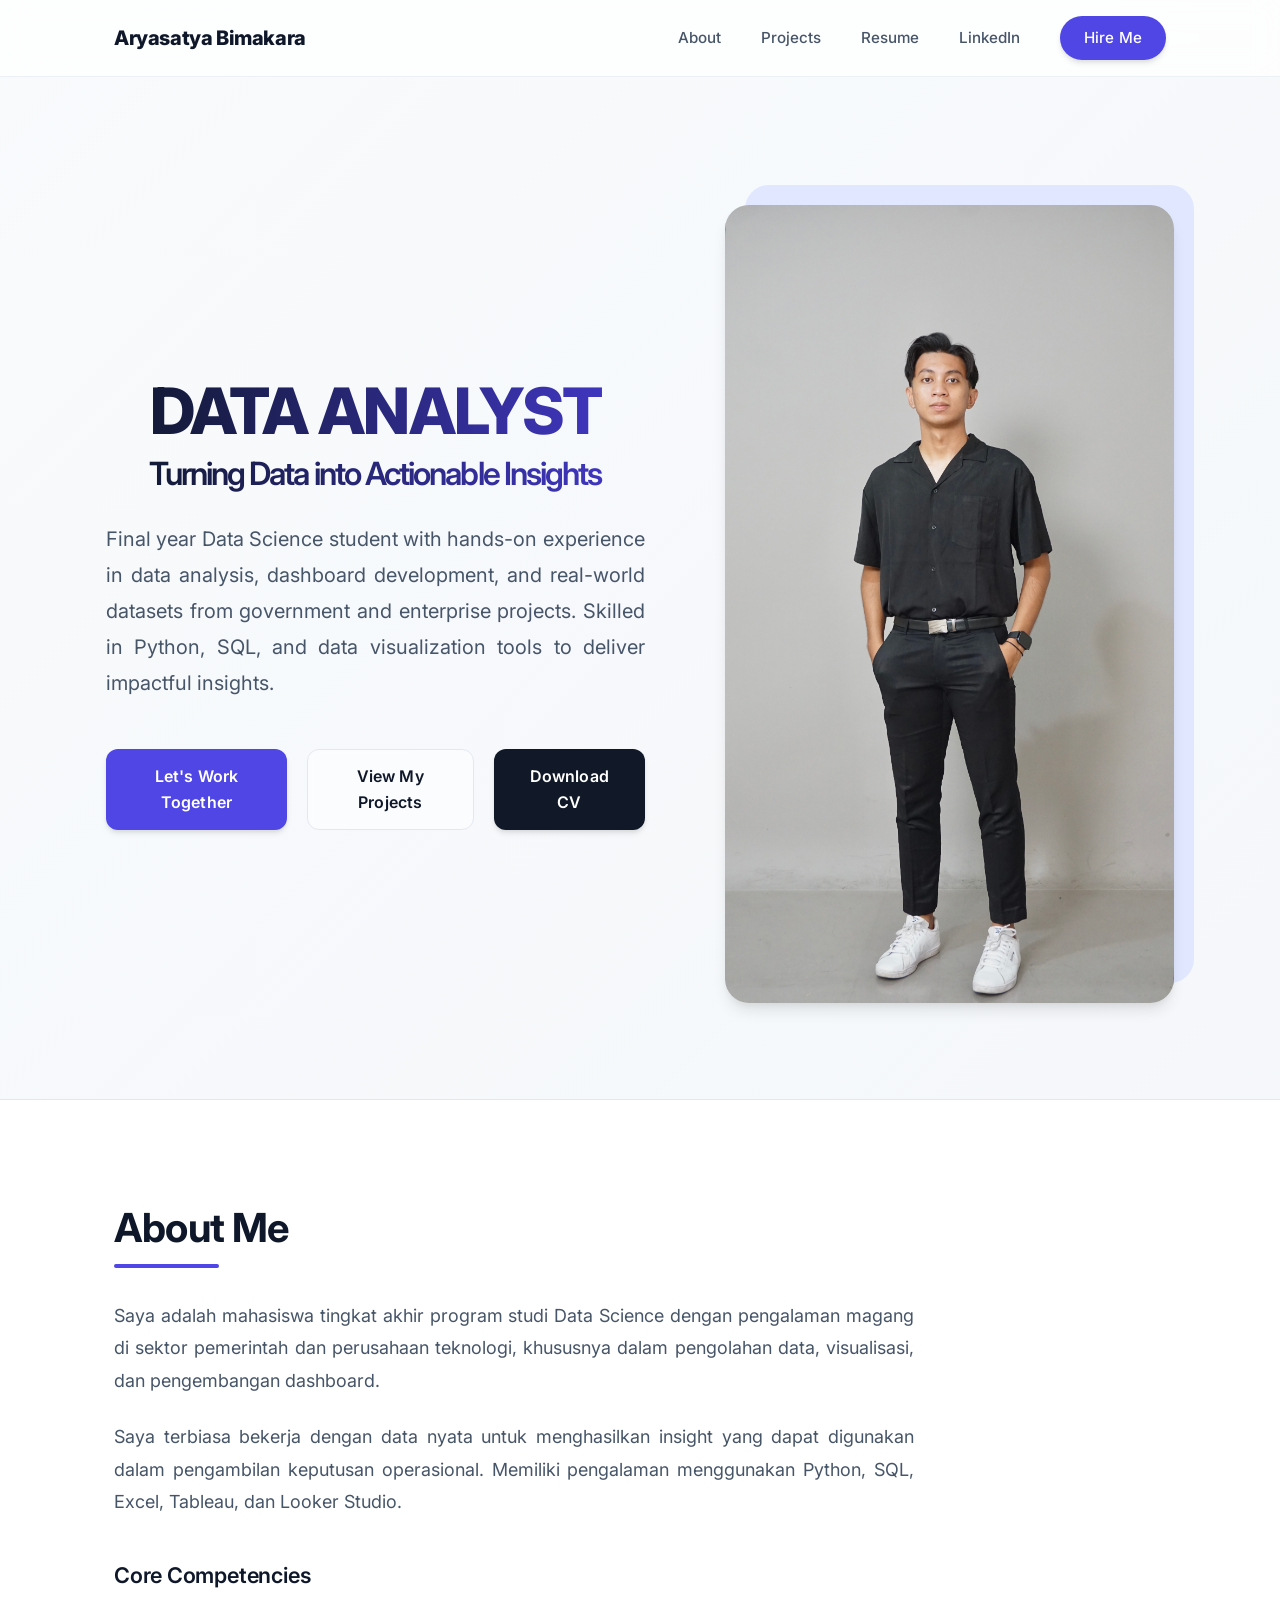
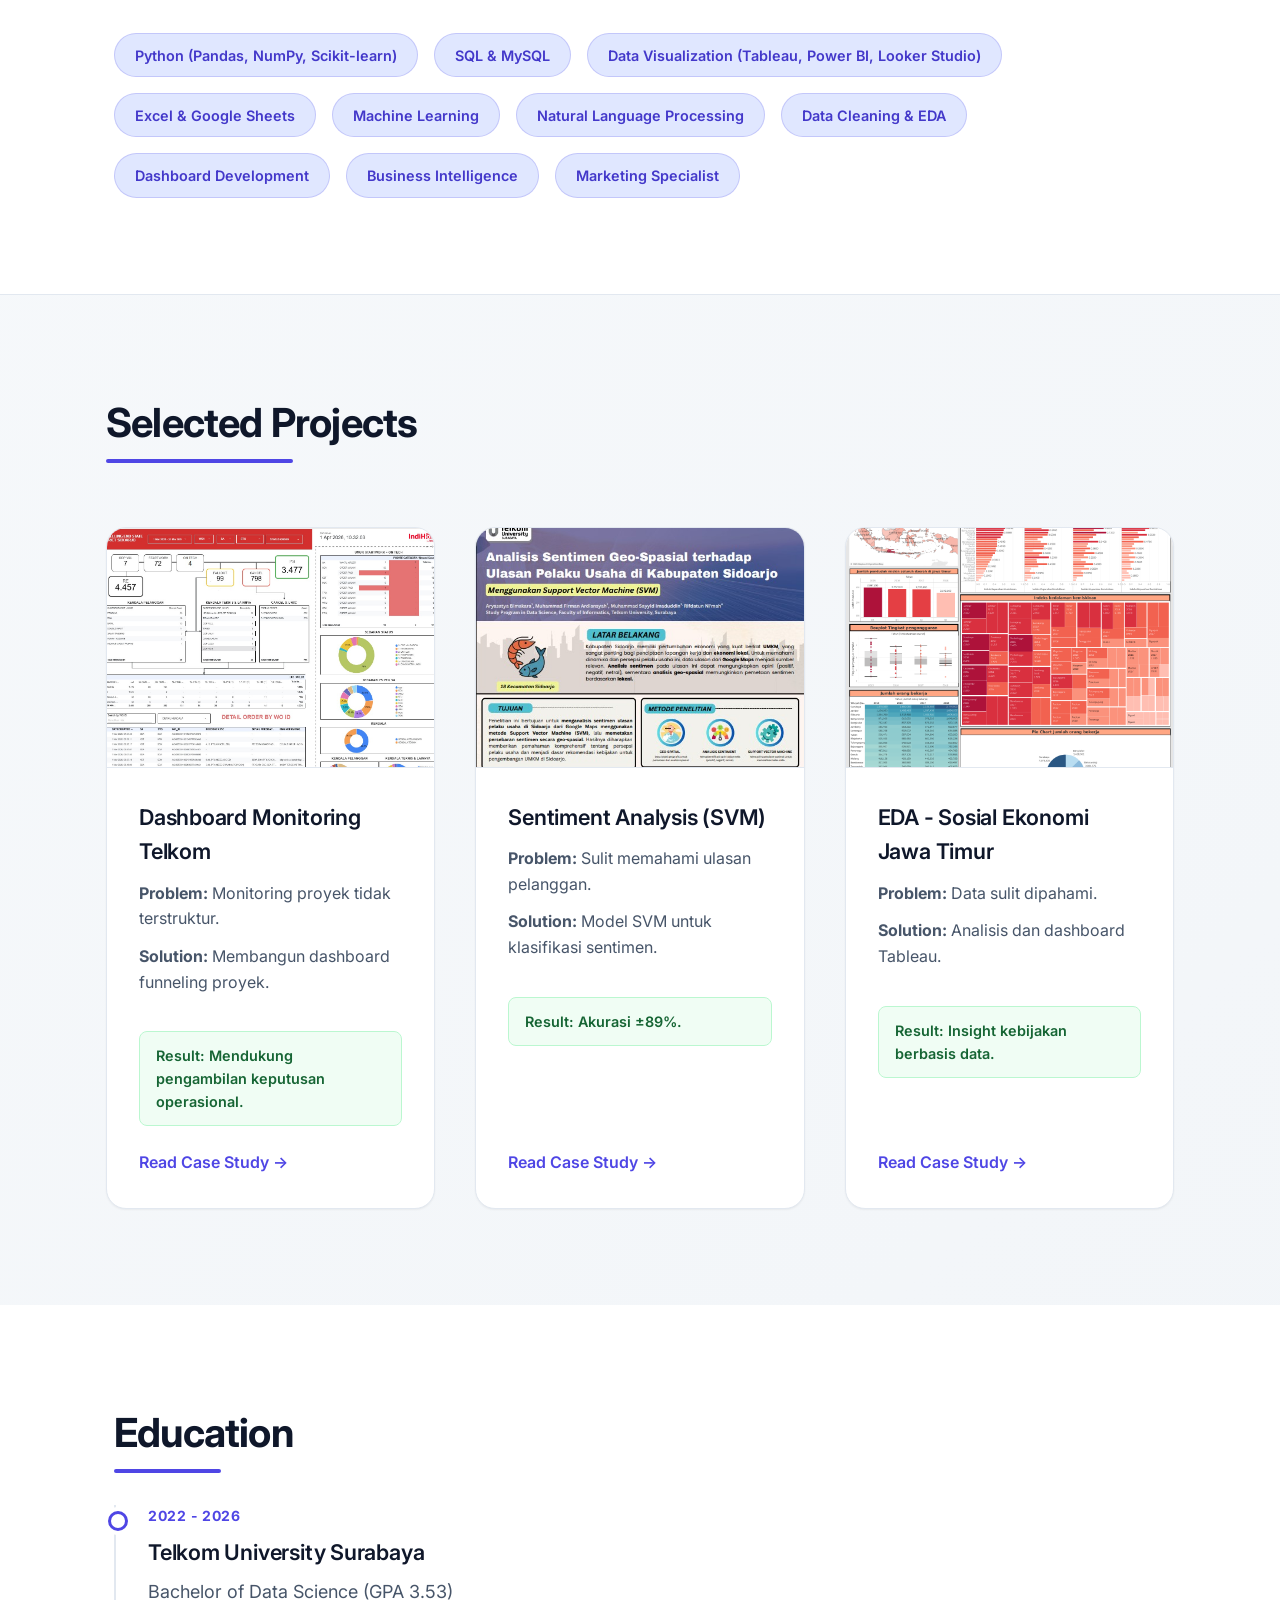
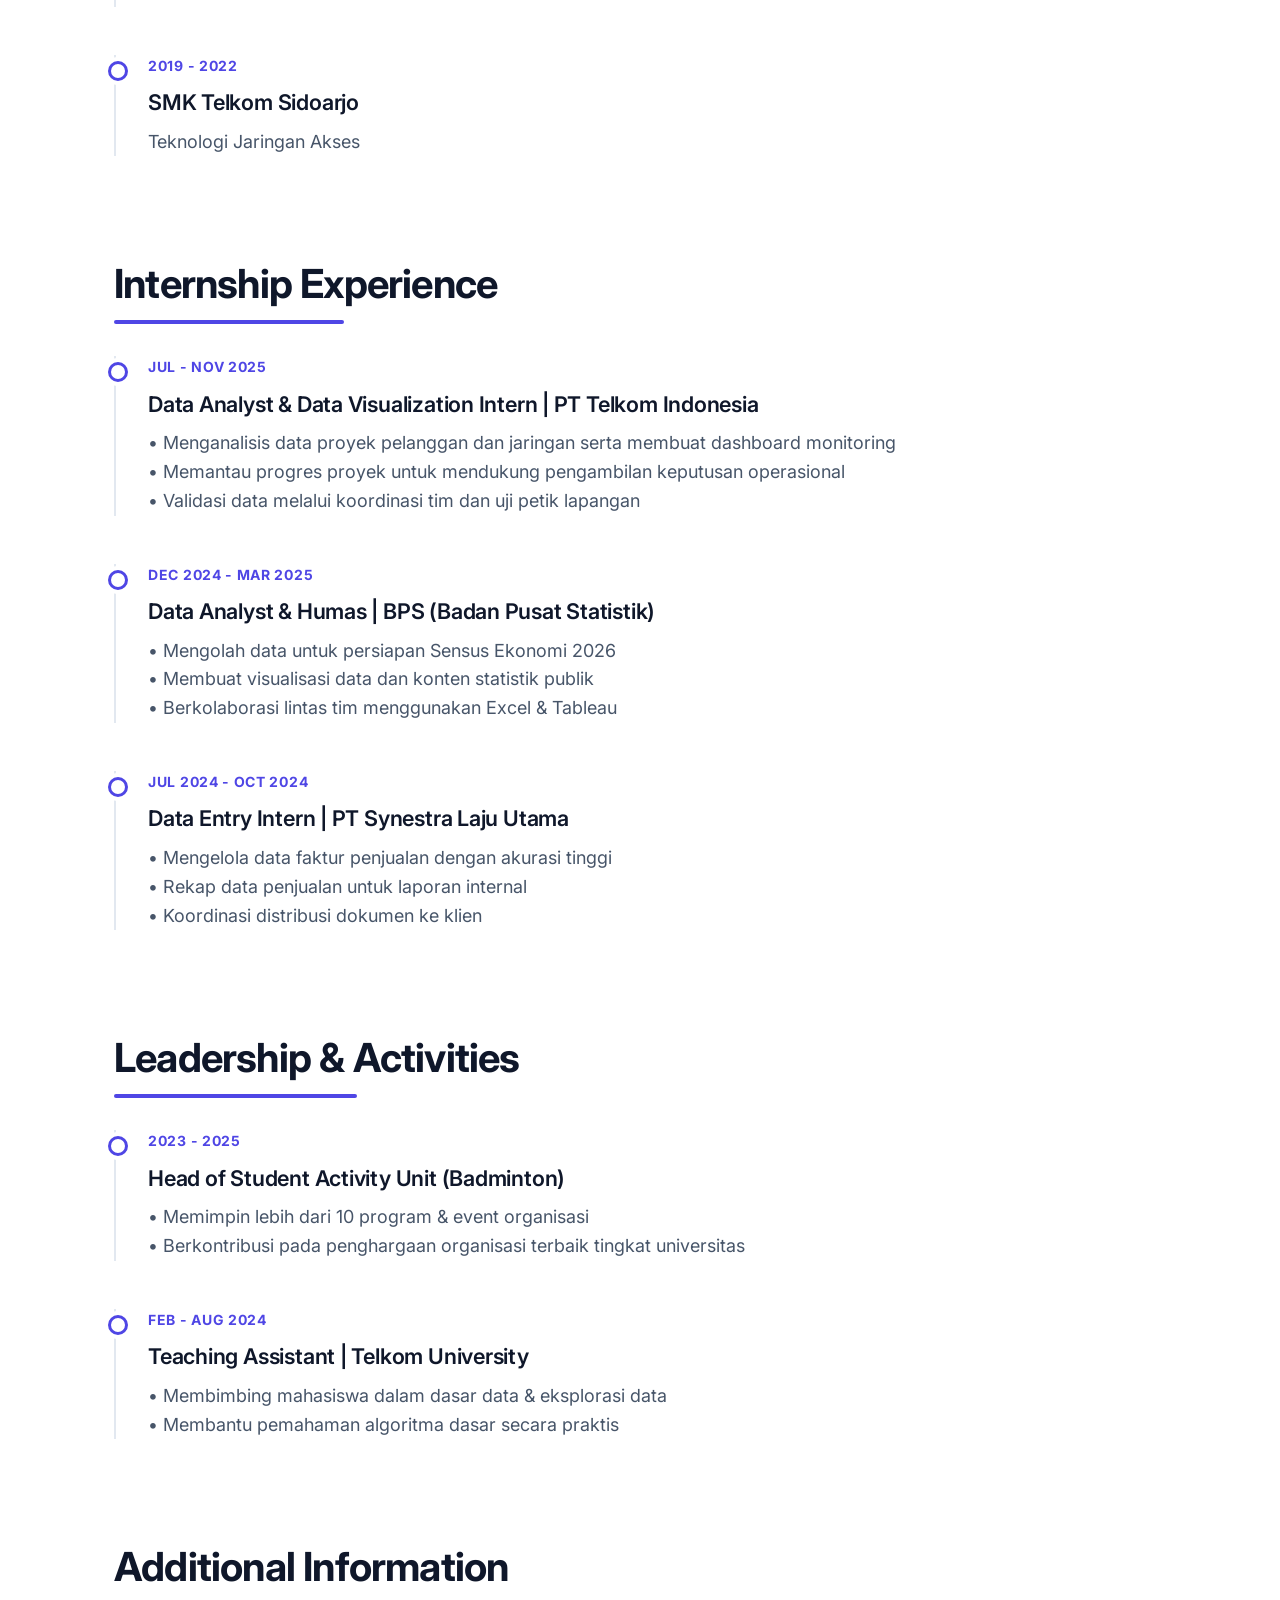
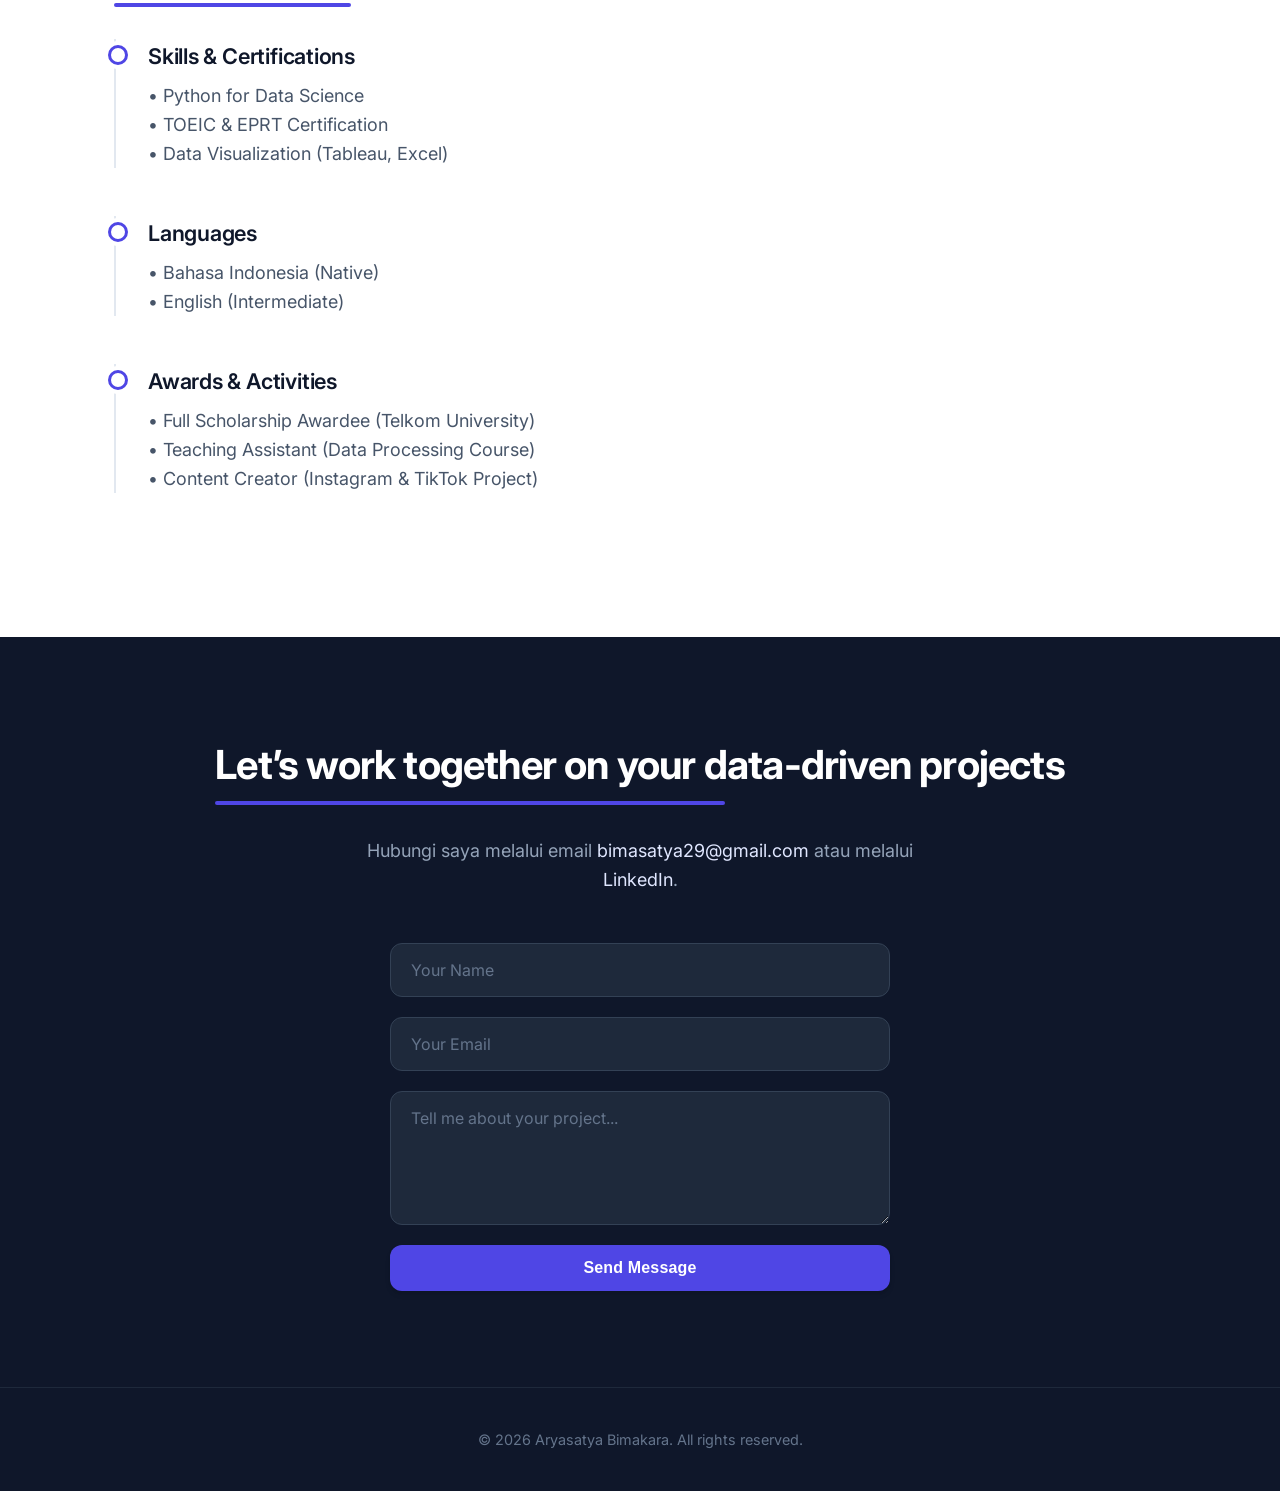
==== commit 9cbee96f: "update project case study & styling" ====
--- a/index.html
+++ b/index.html
@@ -89,7 +89,9 @@
         <div class="project-grid">
 
             <div class="project-card">
-                <div class="project-img">[Project Image]</div>
+                <div class="project-img">
+                    <img src="assets/images/dashboard1.jpg" alt="Dashboard Monitoring Telkom">
+                </div>
                 <div class="project-content">
                     <h3>Dashboard Monitoring Telkom</h3>
                     <p><strong>Problem:</strong> Monitoring proyek tidak terstruktur.</p>
@@ -100,7 +102,9 @@
             </div>
 
             <div class="project-card">
-                <div class="project-img">[Project Image]</div>
+                <div class="project-img">
+                    <img src="assets/images/project2.jpg" alt="Sentiment Analysis (SVM)">
+                </div>
                 <div class="project-content">
                     <h3>Sentiment Analysis (SVM)</h3>
                     <p><strong>Problem:</strong> Sulit memahami ulasan pelanggan.</p>
@@ -111,7 +115,9 @@
             </div>
 
             <div class="project-card">
-                <div class="project-img">[Project Image]</div>
+                <div class="project-img">
+                    <img src="assets/images/project3.png" alt="EDA - Sosial Ekonomi Jawa Timur">
+                </div>
                 <div class="project-content">
                     <h3>EDA - Sosial Ekonomi Jawa Timur</h3>
                     <p><strong>Problem:</strong> Data sulit dipahami.</p>
--- a/style.css
+++ b/style.css
@@ -460,6 +460,18 @@
     font-weight: 500;
     border-bottom: 1px solid var(--border-color);
 }
+.project-img {
+    width: 100%;
+    height: 240px;
+    overflow: hidden;
+    border-radius: 12px 12px 0 0;
+}
+.project-img img {
+    width: 100%;
+    height: 100%;
+    object-fit: cover;
+    display: block;
+}
 
 .project-content {
     padding: 2rem;
@@ -497,6 +509,149 @@
 .project-link:hover {
     color: var(--primary-hover);
     gap: 0.75rem; /* Slide arrow effect */
+}
+
+.project-container {
+    padding: 4rem 1rem;
+}
+
+/* 🔥 HEADER JADI CENTER & CLEAN */
+.project-header {
+    max-width: 800px;
+    margin: 2rem auto 2.5rem;
+    text-align: center;
+}
+
+.project-header h1 {
+    font-size: 2.2rem;
+    line-height: 1.3;
+    margin-bottom: 1rem;
+}
+
+.project-header p {
+    font-size: 1.05rem;
+    line-height: 1.8;
+    color: var(--text-muted);
+}
+
+/* PROJECT CONTAINER */
+.project-container {
+    padding: 4rem 1rem;
+}
+
+/* HEADER */
+.project-header {
+    max-width: 800px;
+    margin: 2rem auto 2.5rem;
+    text-align: center;
+}
+
+.project-header h1 {
+    font-size: 2.2rem;
+    line-height: 1.3;
+    margin-bottom: 1rem;
+}
+
+.project-header p {
+    font-size: 1.05rem;
+    line-height: 1.8;
+    color: var(--text-muted);
+}
+
+/* IMAGE */
+.project-image {
+    display: flex;
+    justify-content: center;
+    margin-top: 2rem;
+}
+
+.project-image img {
+    width: 100%;
+    max-width: 900px;
+    border-radius: 1rem;
+    box-shadow: var(--shadow-lg);
+}
+
+/* SECTIONS */
+.project-sections {
+    margin-top: 3rem;
+    display: grid;
+    gap: 1.5rem;
+}
+
+/* CARD */
+.project-card-section {
+    background: #ffffff;
+    padding: 1.75rem;
+    border-radius: 1rem;
+    border: 1px solid var(--border-color);
+    box-shadow: var(--shadow-sm);
+    transition: var(--transition-smooth);
+}
+
+.project-card-section:hover {
+    transform: translateY(-4px);
+    box-shadow: var(--shadow-md);
+}
+
+.project-card-section h3 {
+    margin-bottom: 0.75rem;
+}
+
+.project-card-section ul {
+    padding-left: 1.2rem;
+}
+
+.project-card-section li {
+    margin-bottom: 0.5rem;
+    color: var(--text-muted);
+}
+
+/* RESULT HIGHLIGHT */
+.project-card-section.highlight {
+    background: #f0fdf4;
+    border: 1px solid #bbf7d0;
+}
+
+/* 🔥 GAMBAR MENYATU DENGAN HEADER */
+.project-image {
+    display: flex;
+    justify-content: center;
+}
+
+.project-image img {
+    width: 100%;
+    max-width: 900px;
+    border-radius: 1rem;
+    box-shadow: var(--shadow-lg);
+}
+
+.project-cta {
+    margin-top: 3rem;
+    text-align: center;
+}
+
+/* ==========================
+   PROJECT TEXT ALIGNMENT
+   ========================== */
+
+/* Semua teks di project */
+.project-header p,
+.project-card-section p,
+.project-card-section li {
+    text-align: justify;
+    text-justify: inter-word;
+}
+
+/* Biar list lebih rapi */
+.project-card-section ul {
+    padding-left: 1.2rem;
+    margin-top: 0.5rem;
+}
+
+/* Spacing antar paragraf */
+.project-card-section p {
+    margin-bottom: 0.8rem;
 }
 
 /* ==========================================================================
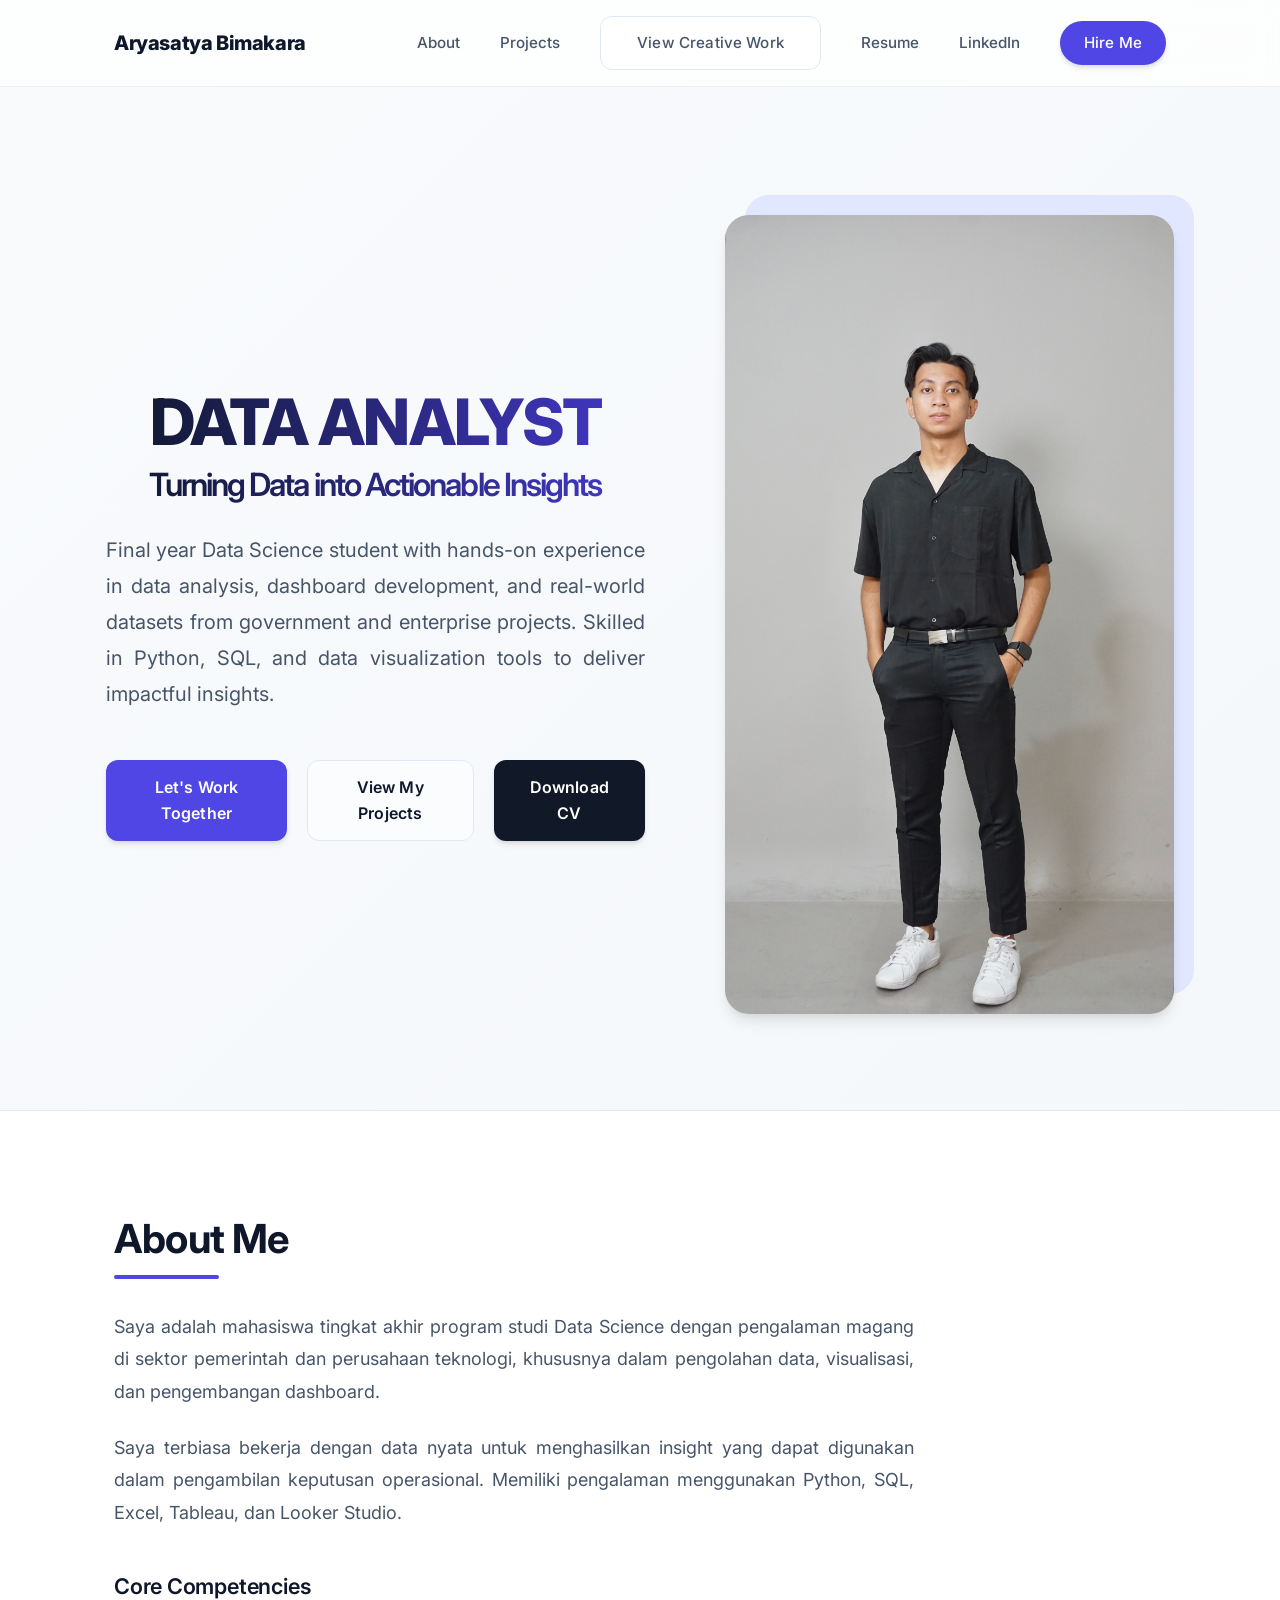
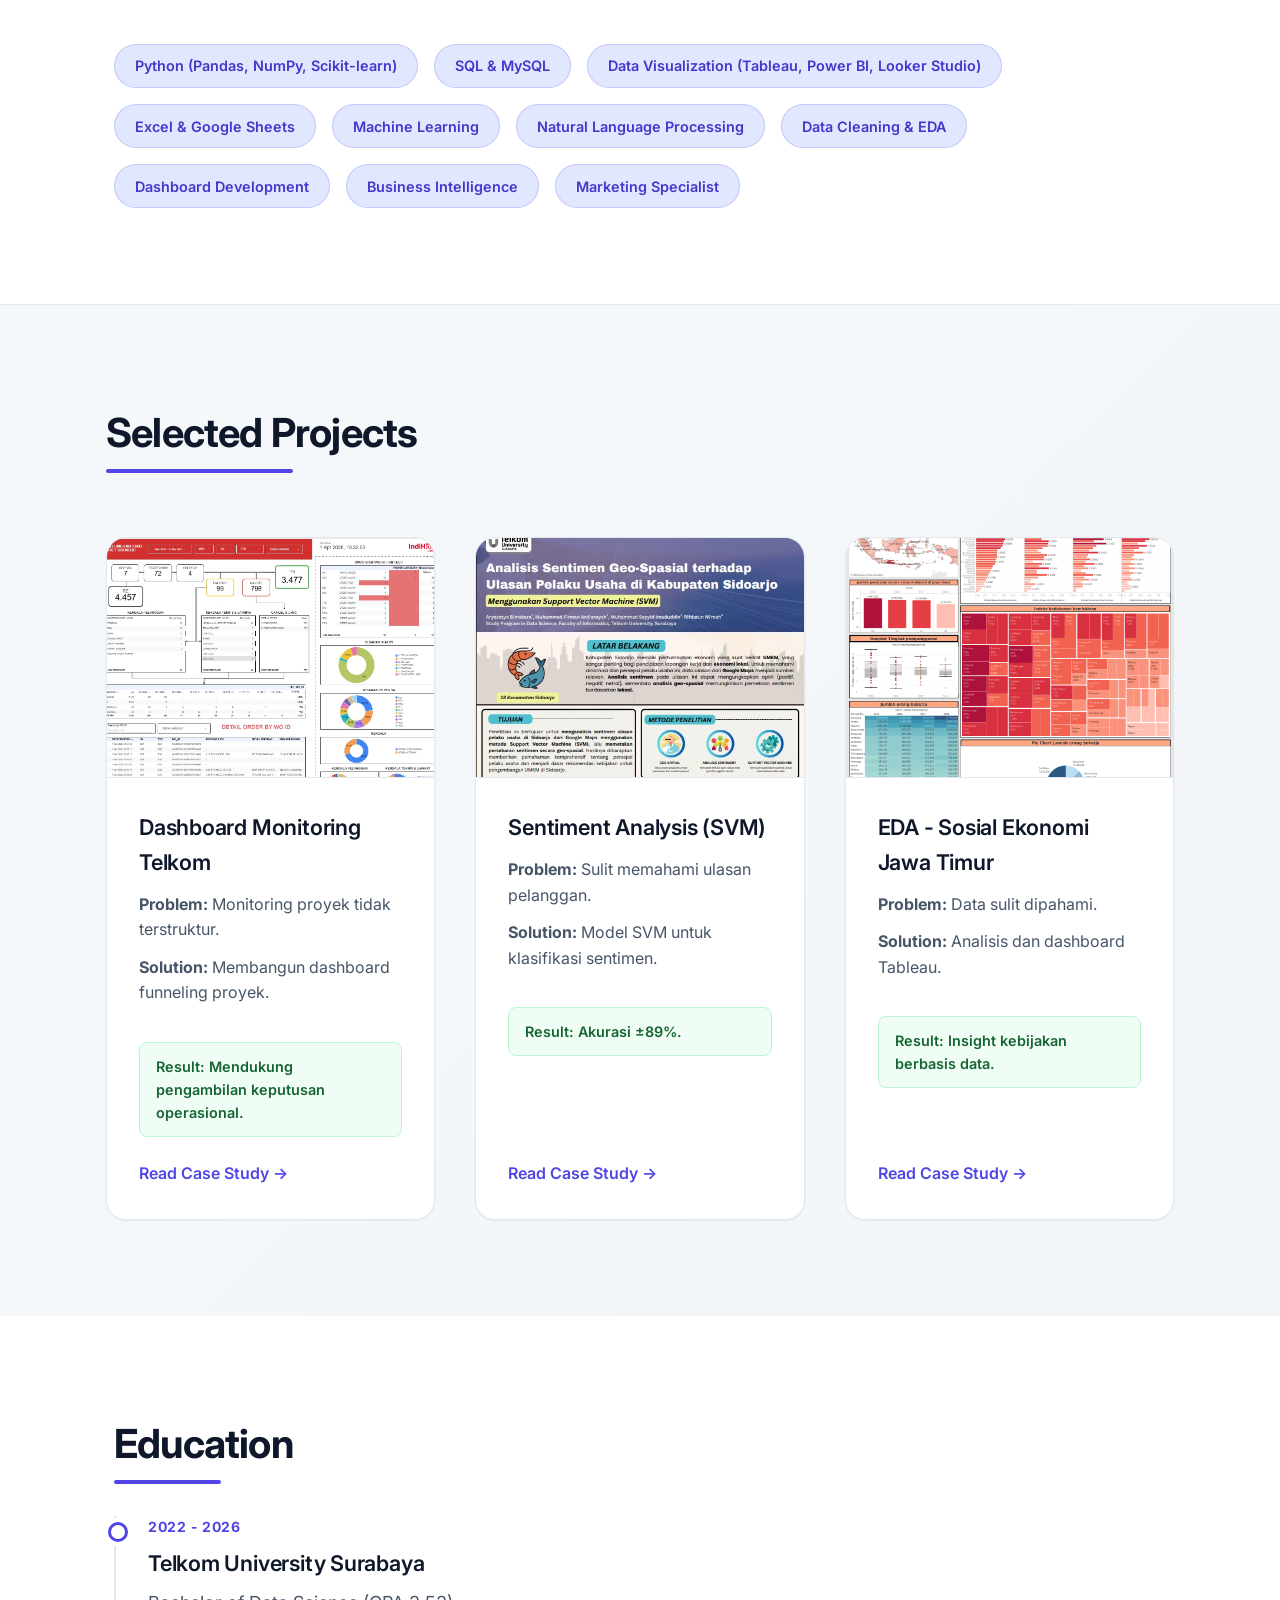
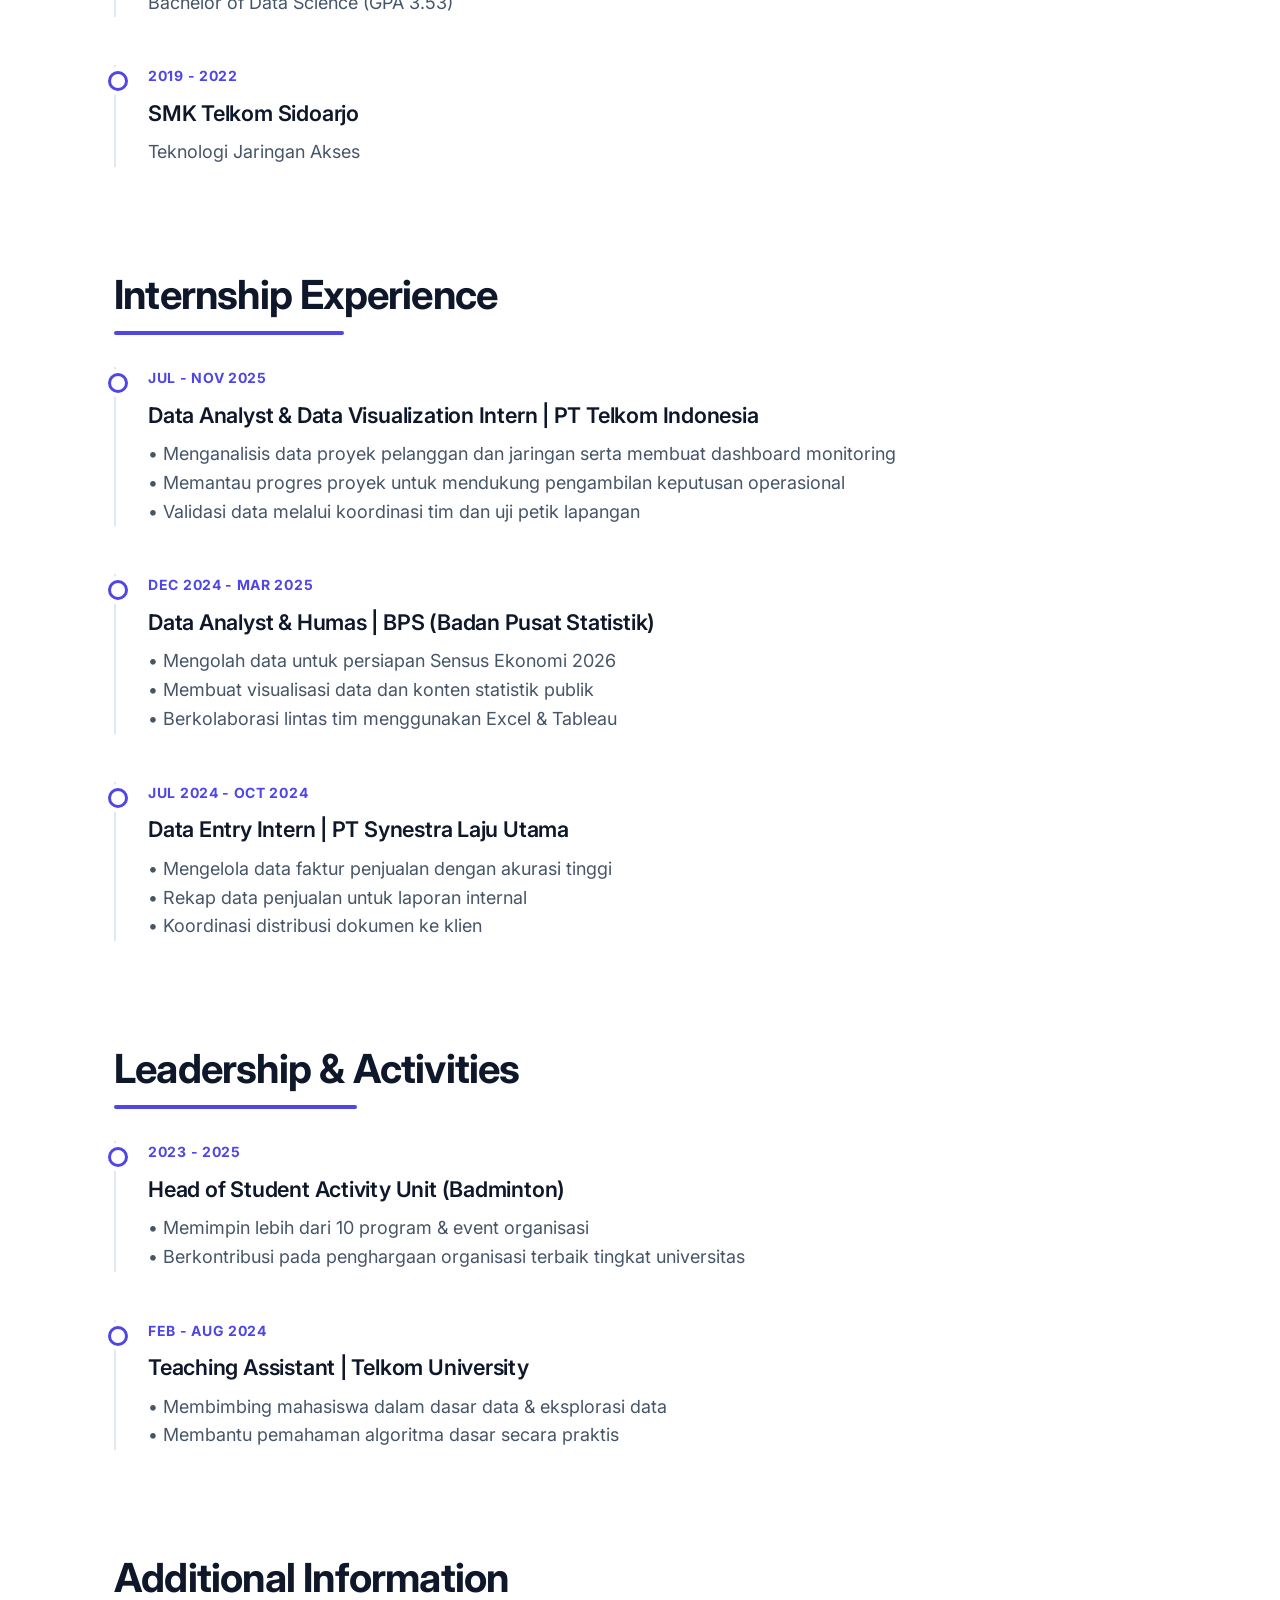
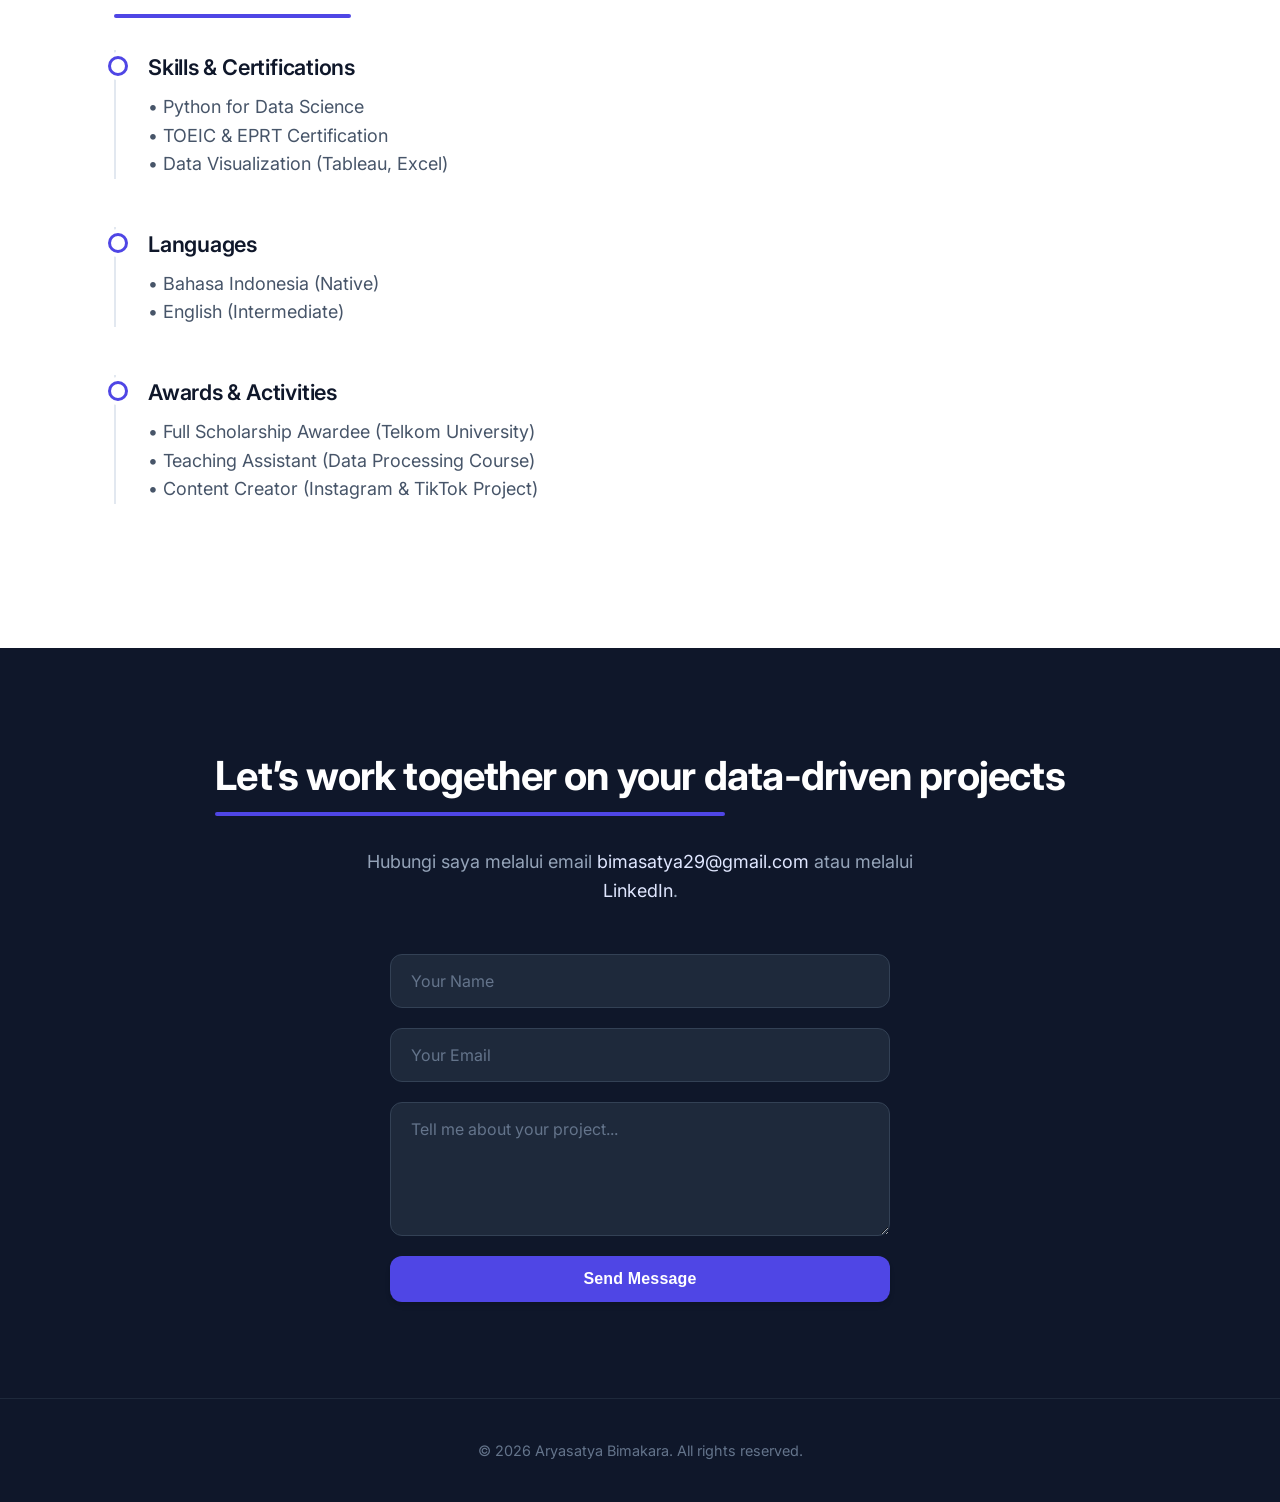
==== commit 78f4ff57: "update creative portfolio + UI improvements" ====
--- a/index.html
+++ b/index.html
@@ -22,6 +22,7 @@
             <nav class="nav-links">
                 <a href="#about">About</a>
                 <a href="#portfolio">Projects</a>
+                <a href="creative-porto.html" class="btn btn-outline">View Creative Work</a>
                 <a href="#resume">Resume</a>
                 <a href="https://www.linkedin.com/in/aryasatya-bimakara/" target="_blank">LinkedIn</a>
                 <a href="#contact" class="btn btn-primary">Hire Me</a>
@@ -130,6 +131,7 @@
         </div>
     </section>
 
+
 <!-- RESUME -->
 <section id="resume" class="resume">
     <div class="container">
--- a/style.css
+++ b/style.css
@@ -876,4 +876,596 @@
     .hero-ctas .btn {
         width: 100%;
     }
+}
+
+/* ==========================
+   MOBILE RESPONSIVE FIX
+   ========================== */
+
+@media (max-width: 768px) {
+
+    /* CONTAINER */
+    .project-container {
+        padding: 2rem 1rem;
+    }
+
+    /* HEADER */
+    .project-header h1 {
+        font-size: 1.6rem; /* dari 2.2rem → lebih kecil */
+        line-height: 1.3;
+    }
+
+    .project-header p {
+        font-size: 0.95rem;
+        line-height: 1.6;
+        padding: 0 0.5rem;
+    }
+
+    /* IMAGE */
+    .project-image img {
+        max-width: 100%;
+        border-radius: 0.75rem;
+    }
+
+    /* CARD */
+    .project-card-section {
+        padding: 1.2rem;
+    }
+
+    .project-card-section h3 {
+        font-size: 1rem;
+    }
+
+    .project-card-section p,
+    .project-card-section li {
+        font-size: 0.9rem;
+        line-height: 1.6;
+    }
+
+    /* CTA */
+    .project-cta {
+        margin-top: 2rem;
+    }
+
+    .btn {
+        width: 100%;
+        text-align: center;
+    }
+}
+
+/* ==========================
+   FINAL MOBILE FIX (CLEAN & STABLE)
+   ========================== */
+
+@media (max-width: 768px) {
+
+    /* ===== HERO FIX ===== */
+    .hero {
+        flex-direction: column;
+        text-align: center;
+        padding: 5rem 1.2rem 3rem;
+        gap: 2rem;
+    }
+
+    .hero-content h1 {
+        font-size: 1.8rem !important;
+        line-height: 1.3;
+    }
+
+    .hero-content h1 span {
+        font-size: 0.65em;
+    }
+
+    .hero p.subhead {
+        font-size: 1rem;
+        line-height: 1.6;
+        text-align: center; /* jangan justify di mobile */
+    }
+
+    /* ===== HERO IMAGE FIX ===== */
+    .hero-image {
+        display: block !important;
+        width: 100%;
+        margin-top: 1.5rem;
+    }
+
+    .hero-image::before {
+        display: none !important; /* hilangkan background ungu */
+    }
+
+    .hero-image img {
+        max-width: 240px;
+        margin: 0 auto;
+        border-radius: 1rem;
+    }
+
+    /* ===== BUTTON FIX ===== */
+    .hero-ctas {
+        flex-direction: column;
+        width: 100%;
+        gap: 0.75rem;
+    }
+
+    .hero-ctas .btn {
+        width: 100%;
+    }
+
+    /* ===== PROJECT CARD FIX ===== */
+    .project-content {
+        padding: 1.2rem;
+    }
+
+    .project-content h3 {
+        font-size: 1.1rem;
+    }
+
+    .project-content p {
+        font-size: 0.9rem;
+        line-height: 1.5;
+    }
+
+    .project-metrics {
+        font-size: 0.85rem;
+        padding: 0.6rem;
+    }
+
+    /* ===== PROJECT IMAGE CARD ===== */
+    .project-img {
+        height: 180px;
+    }
+
+    /* ===== GENERAL TYPOGRAPHY ===== */
+    p {
+        font-size: 0.95rem;
+    }
+
+    h2 {
+        font-size: 1.6rem;
+    }
+
+    /* ===== CONTAINER FIX ===== */
+    .container {
+        padding: 0 1rem;
+    }
+}
+
+/* ========================================================================== 
+   CREATIVE SECTION 
+   ========================================================================== */
+
+.creative {
+    margin-top: 4rem;
+}
+
+.creative p {
+    max-width: 700px;
+    margin-bottom: 2rem;
+    line-height: 1.8;
+}
+
+.creative-grid {
+    display: grid;
+    grid-template-columns: repeat(auto-fit, minmax(250px, 1fr));
+    gap: 1.5rem;
+}
+
+.creative-card {
+    background: var(--card-bg);
+    border-radius: 1rem;
+    padding: 1rem;
+    box-shadow: var(--shadow-sm);
+    border: 1px solid var(--border-color);
+    transition: var(--transition-smooth);
+    display: flex;
+    flex-direction: column;
+}
+
+.creative-card:hover {
+    transform: translateY(-6px);
+    box-shadow: var(--shadow-hover);
+}
+
+.creative-card img {
+    width: 100%;
+    height: 180px;
+    object-fit: cover;
+    border-radius: 0.75rem;
+    margin-bottom: 1rem;
+}
+
+.creative-card h3 {
+    font-size: 1.1rem;
+    margin-bottom: 0.5rem;
+}
+
+.creative-card p {
+    font-size: 0.95rem;
+    line-height: 1.5;
+}
+
+.creative-metrics {
+    margin-top: auto;
+    font-size: 0.85rem;
+    color: var(--text-muted);
+    font-weight: 500;
+}
+
+/* ========================================================================== 
+   MOBILE RESPONSIVE – CREATIVE SECTION
+   ========================================================================== */
+
+@media (max-width: 768px) {
+
+    .creative {
+        margin-top: 3rem;
+    }
+
+    .creative-grid {
+        grid-template-columns: 1fr;
+        gap: 1rem;
+    }
+
+    .creative-card {
+        padding: 0.9rem;
+    }
+
+    .creative-card img {
+        height: 160px;
+    }
+
+    .creative-card h3 {
+        font-size: 1rem;
+    }
+
+    .creative-card p {
+        font-size: 0.9rem;
+    }
+
+    .creative-metrics {
+        font-size: 0.8rem;
+    }
+}
+
+/* --- RESET & BASICS (Scoped to wrapper to avoid global conflicts) --- */
+.bima-portfolio-wrapper {
+    margin: 0;
+    padding: 0;
+    box-sizing: border-box;
+    font-family: var(--font-main); /* 🔥 samakan dengan global */
+    background: linear-gradient(135deg, #eef2ff 0%, #f8fafc 100%);
+    color: var(--text-main); /* 🔥 ikut sistem warna utama */
+    line-height: 1.6;
+}
+.bima-portfolio-wrapper * {
+    box-sizing: inherit;
+}
+
+/* --- CONTAINER STRUKTUR (Meniru contoh EDA Anda) --- */
+.bima-portfolio-wrapper .project-container {
+    background: rgba(255, 255, 255, 0.6);
+    border-radius: 1.25rem;
+    backdrop-filter: blur(10px);
+}
+
+.bima-portfolio-wrapper {
+    background: linear-gradient(135deg, #eef2ff 0%, #f8fafc 100%);
+}
+
+body:not(.creative-page) {
+    background: var(--bg-gradient);
+}
+
+/* --- REKREASI DESAIN PDF --- */
+
+/* Separator Garis Biru */
+.bima-separator {
+    width: 60px;
+    height: 4px;
+    background-color: #003366; /* Biru Tua sesuai PDF */
+    margin: 20px auto;
+}
+
+/* Judul Seksi (Teks Gelap untuk Kartu Putih) */
+.bima-section-title {
+    font-size: 1.2rem;
+    font-weight: bold;
+    color: #111111;
+    text-transform: uppercase;
+    letter-spacing: 1px;
+    margin-bottom: 15px;
+    border-left: 4px solid #003366;
+    padding-left: 10px;
+}
+
+/* Judul Seksi (Teks Terang untuk Latar Gelap) */
+.bima-section-title-light {
+    font-size: 1.5rem;
+    font-weight: bold;
+    color: #ffffff;
+    text-transform: uppercase;
+    letter-spacing: 1.5px;
+    margin-bottom: 25px;
+    text-align: center;
+}
+
+/* --- HEADER / HERO --- */
+.bima-header {
+    background-color: #001a33; /* Warna Navy sangat tua sesuai PDF Page 1 */
+    padding: 60px 40px;
+    text-align: center;
+    border-radius: 8px; /* Sedikit rounding agar rapi */
+    margin-bottom: 30px;
+}
+
+.bima-kicker {
+    font-size: 1rem;
+    color: #aaaaaa;
+    text-transform: uppercase;
+    margin: 0;
+}
+
+.bima-main-title {
+    font-size: 3rem;
+    font-weight: 900;
+    margin: 5px 0;
+    letter-spacing: -1px;
+    background: linear-gradient(to right, #818cf8, #c7d2fe);
+    -webkit-background-clip: text;
+    -webkit-text-fill-color: transparent;
+    text-shadow: 0 0 20px rgba(99, 102, 241, 0.3);
+}
+
+.bima-name {
+    font-size: 1.5rem;
+    font-weight: 300;
+    color: #dddddd;
+    margin: 0;
+}
+
+.bima-hero-desc {
+    font-size: 1.1rem;
+    max-width: 700px;
+    margin: 0 auto;
+    color: #cccccc;
+}
+
+/* --- SEKSI ABOUT & EDUCATION (Grid 2 Kolom, Kartu Putih) --- */
+.bima-sections-grid {
+    display: grid;
+    grid-template-columns: repeat(auto-fit, minmax(300px, 1fr));
+    gap: 20px;
+    margin-bottom: 40px;
+}
+
+.bima-card {
+    background-color: #ffffff; /* Kartu Putih sesuai PDF */
+    color: #333333;
+    padding: 30px;
+    border-radius: 8px;
+    box-shadow: 0 4px 15px rgba(0,0,0,0.5);
+}
+
+.bima-card-body p {
+    margin-top: 0;
+    margin-bottom: 10px;
+    font-size: 0.95rem;
+}
+
+/* --- SOSIAL MEDIA STRATEGY --- */
+.bima-social-strategy {
+    padding: 40px 20px;
+    background-color: #0a0a0a; /* Sedikit berbeda dari hitam pekat */
+    border-radius: 8px;
+    margin-bottom: 40px;
+}
+
+.bima-social-grid {
+    display: grid;
+    grid-template-columns: repeat(auto-fit, minmax(300px, 1fr));
+    gap: 30px;
+}
+
+.bima-social-desc {
+    background-color: rgba(255,255,255,0.05);
+    padding: 20px;
+    border-radius: 8px;
+    border-top: 3px solid #003366;
+}
+
+.bima-social-desc h4 {
+    color: #ffffff;
+    margin-top: 0;
+    margin-bottom: 10px;
+}
+
+.bima-social-desc p {
+    color: #cccccc;
+    font-size: 0.9rem;
+    margin: 0;
+}
+
+/* --- SHOWCASE (Instagram & TikTok) --- */
+.bima-showcase {
+    margin-bottom: 40px;
+    padding: 20px;
+}
+
+.bima-platform-header {
+    display: flex;
+    align-items: center;
+    justify-content: center;
+    gap: 15px;
+    margin-bottom: 30px;
+}
+
+.bima-platform-icon {
+    width: 30px;
+    height: 30px;
+    object-fit: contain;
+}
+
+.bima-showcase-grid {
+    display: grid;
+    grid-template-columns: repeat(auto-fit, minmax(280px, 1fr));
+    gap: 25px;
+}
+
+.bima-showcase-item {
+    background-color: #111111;
+    border-radius: 8px;
+    overflow: hidden;
+    border: 1px solid #222222;
+    transition: transform 0.2s ease;
+}
+
+.bima-showcase-item:hover {
+    transform: translateY(-5px);
+}
+
+.bima-media-container {
+    position: relative;
+    width: 100%;
+    height: 200px; /* Tinggi area gambar */
+    background-color: #222222; /* Placeholder color */
+}
+
+.bima-img-placeholder {
+    width: 100%;
+    height: 100%;
+    object-fit: cover;
+}
+
+/* Label tipe konten (Overlay di atas gambar) */
+.bima-content-type, .bima-content-type-pinned {
+    position: absolute;
+    bottom: 10px;
+    left: 10px;
+    background-color: rgba(0, 51, 102, 0.8); /* Biru tua transparan */
+    color: #ffffff;
+    padding: 4px 8px;
+    font-size: 0.75rem;
+    border-radius: 4px;
+    text-transform: uppercase;
+}
+
+.bima-content-type-pinned {
+    background-color: rgba(204, 0, 0, 0.8); /* Merah untuk Pinned */
+}
+
+.bima-item-desc {
+    padding: 15px;
+}
+
+.bima-item-desc h5 {
+    margin: 0 0 10px 0;
+    font-size: 1rem;
+    color: #ffffff;
+}
+
+.bima-item-desc p {
+    margin: 0 0 15px 0;
+    font-size: 0.85rem;
+    color: #aaaaaa;
+}
+
+/* --- METRICS BADGES (Rekreasi Desain PDF) --- */
+.bima-metrics {
+    display: flex;
+    flex-wrap: wrap;
+    gap: 8px;
+}
+
+.bima-badge {
+    background-color: #222222;
+    color: #ffffff;
+    padding: 4px 10px;
+    font-size: 0.7rem;
+    border-radius: 20px;
+    border: 1px solid #333333;
+}
+
+.bima-badge-highlight {
+    background-color: #cc0000; /* Merah menyala sesuai PDF untuk 300K views */
+    color: #ffffff;
+    padding: 4px 10px;
+    font-size: 0.7rem;
+    border-radius: 20px;
+    font-weight: bold;
+}
+
+/* --- FOOTER --- */
+.bima-footer {
+    padding: 40px 20px;
+    background-color: #001a33; /* Navy tua seperti header */
+    border-radius: 8px;
+    margin-top: 20px;
+}
+
+.bima-footer-grid {
+    display: grid;
+    grid-template-columns: repeat(auto-fit, minmax(280px, 1fr));
+    gap: 30px;
+}
+
+/* Tools Tags */
+.bima-tools-container {
+    display: flex;
+    flex-wrap: wrap;
+    gap: 10px;
+}
+
+.bima-tool-tag {
+    background-color: rgba(255,255,255,0.1);
+    color: #ffffff;
+    padding: 6px 12px;
+    font-size: 0.85rem;
+    border-radius: 4px;
+    border: 1px solid rgba(255,255,255,0.2);
+}
+
+/* Contact Info */
+.bima-contact p {
+    margin: 0 0 10px 0;
+    color: #cccccc;
+    font-size: 0.9rem;
+}
+
+.bima-final-name {
+    margin-top: 20px;
+    font-weight: bold;
+    color: #ffffff;
+    font-size: 1.1rem;
+}
+
+/* --- RESPONSIVE ADJUSTMENTS --- */
+@media (max-width: 768px) {
+    .bima-main-title {
+        font-size: 2.2rem;
+    }
+    
+    .bima-header {
+        padding: 40px 20px;
+    }
+    
+    .project-container {
+        padding: 10px;
+    }
+}
+
+/* FIX OVERLAP HERO */
+.bima-header {
+    position: relative;
+    z-index: 1;
+    margin-bottom: 3rem; /* 🔥 penting */
+}
+
+/* FIX SECTION DI BAWAHNYA */
+.bima-sections-grid {
+    margin-top: 0;
+    position: relative;
+    z-index: 2;
+}
+
+.bima-portfolio-wrapper .project-container {
+    padding-top: 2rem;
 }
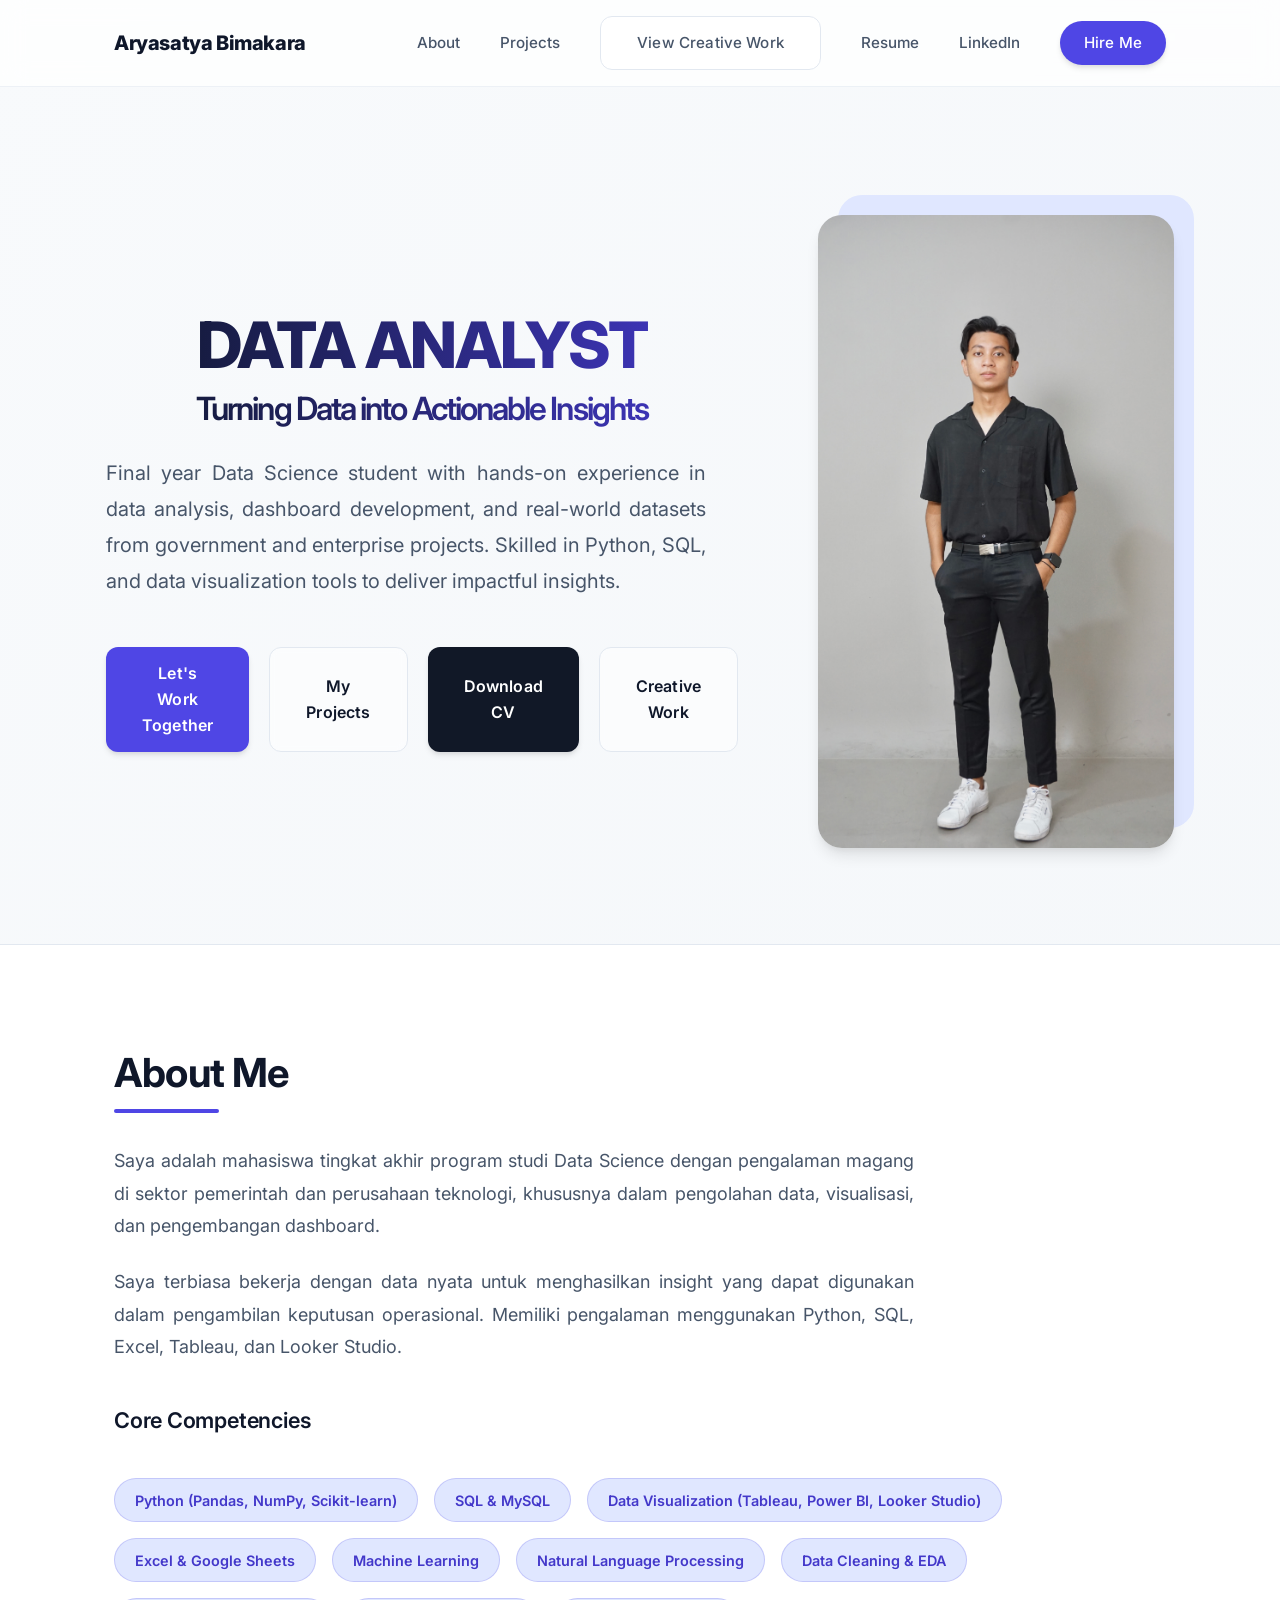
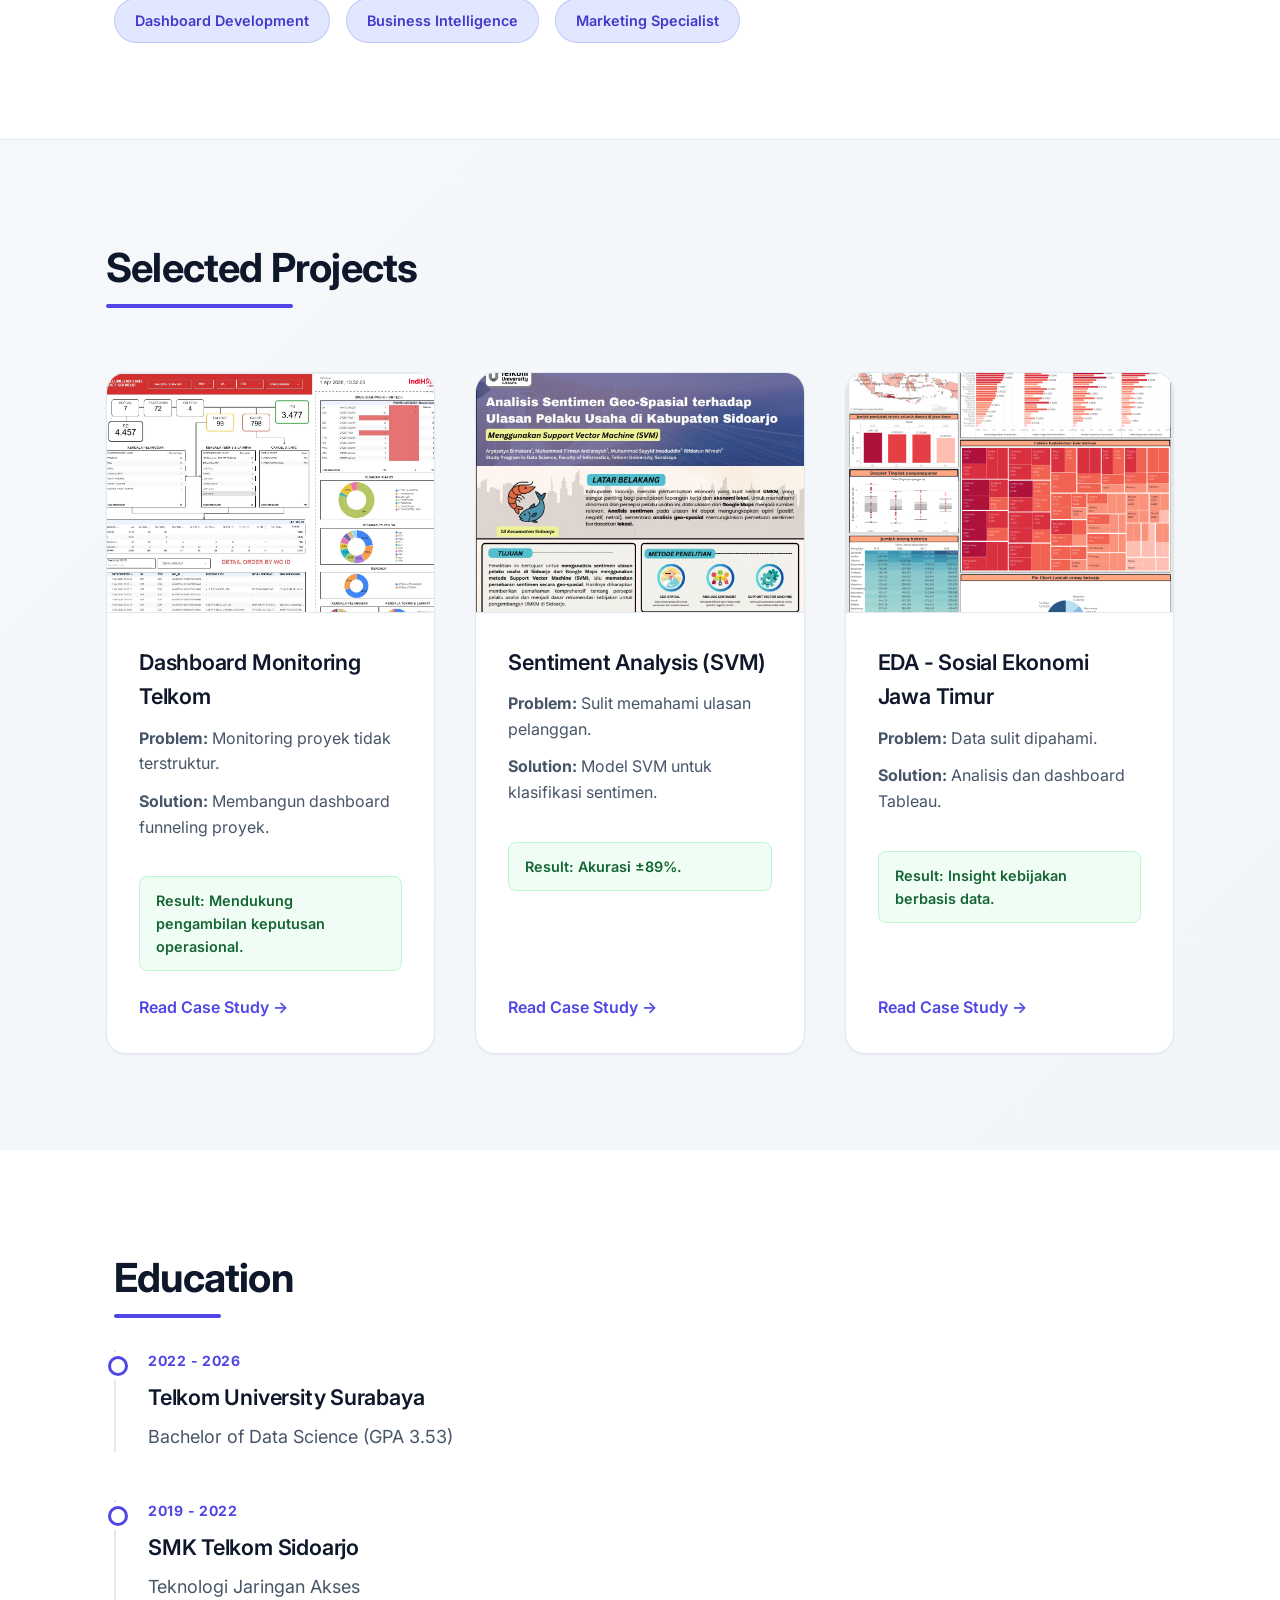
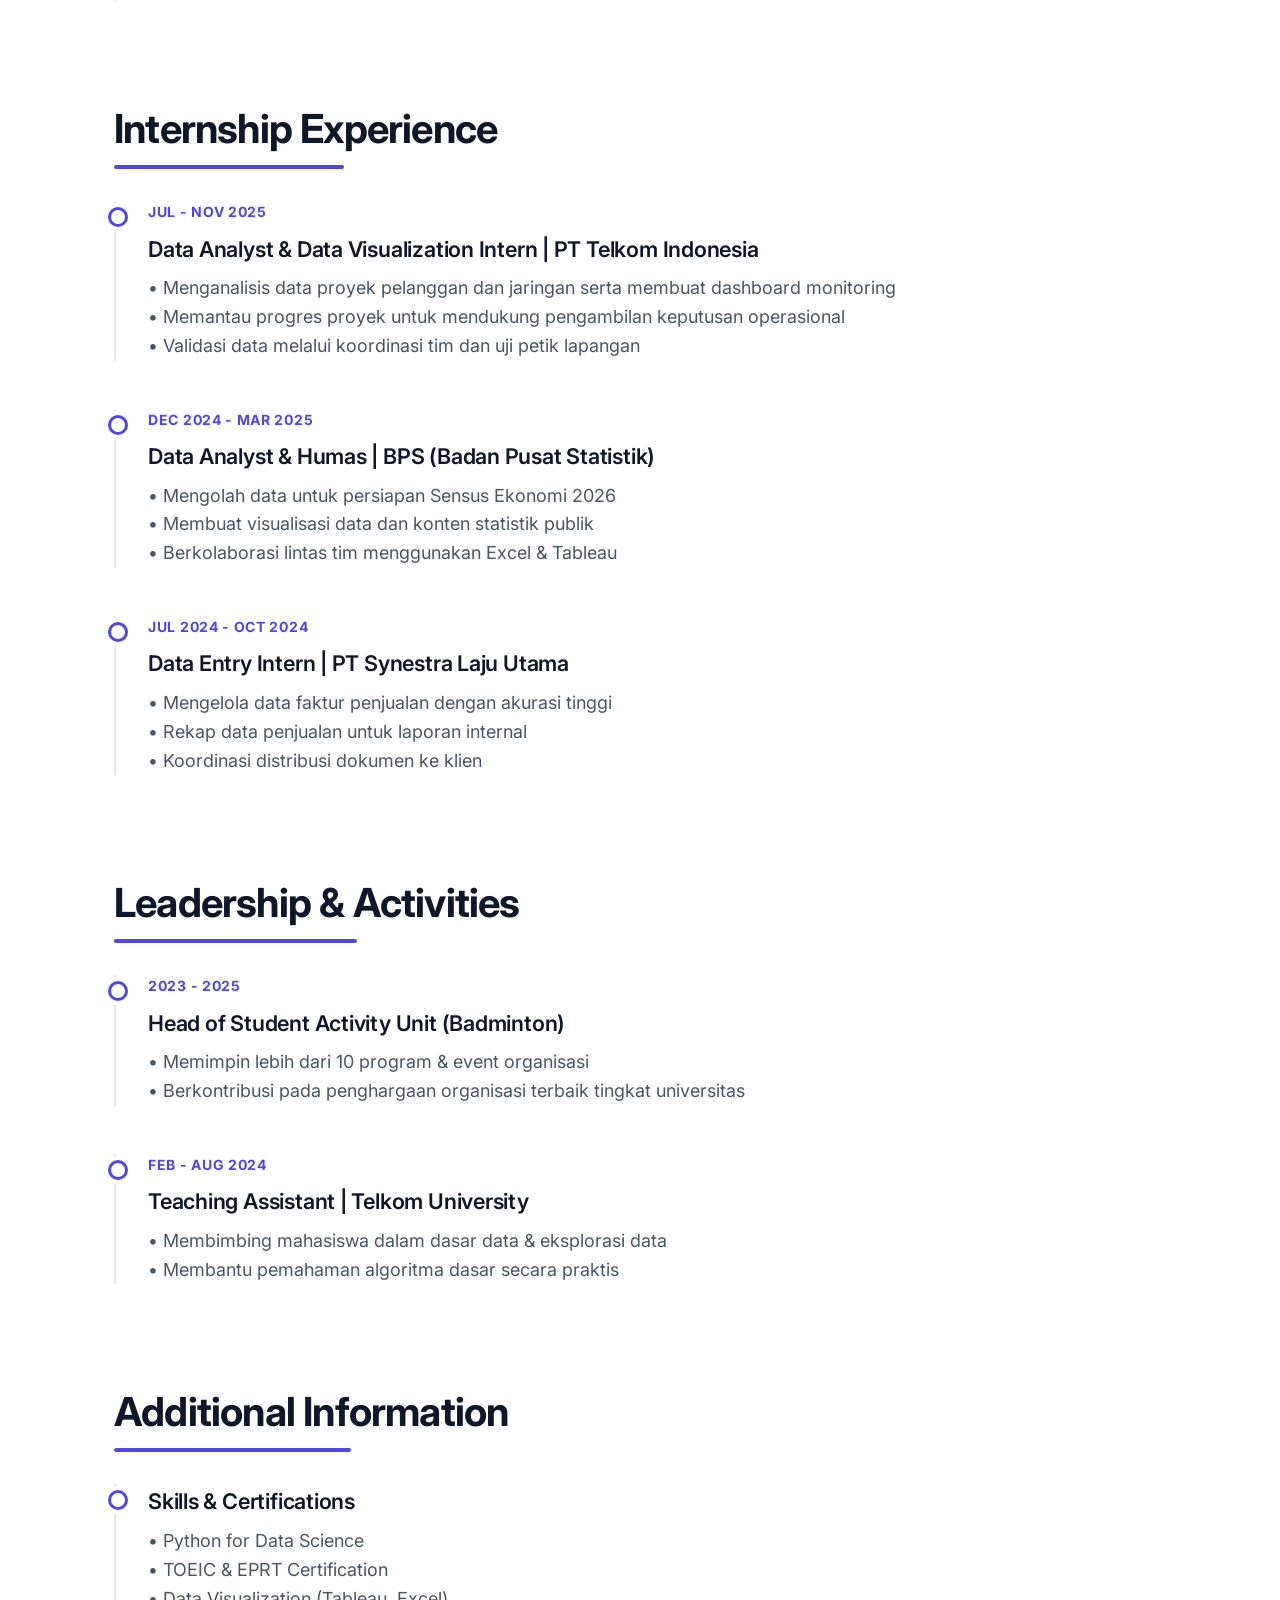
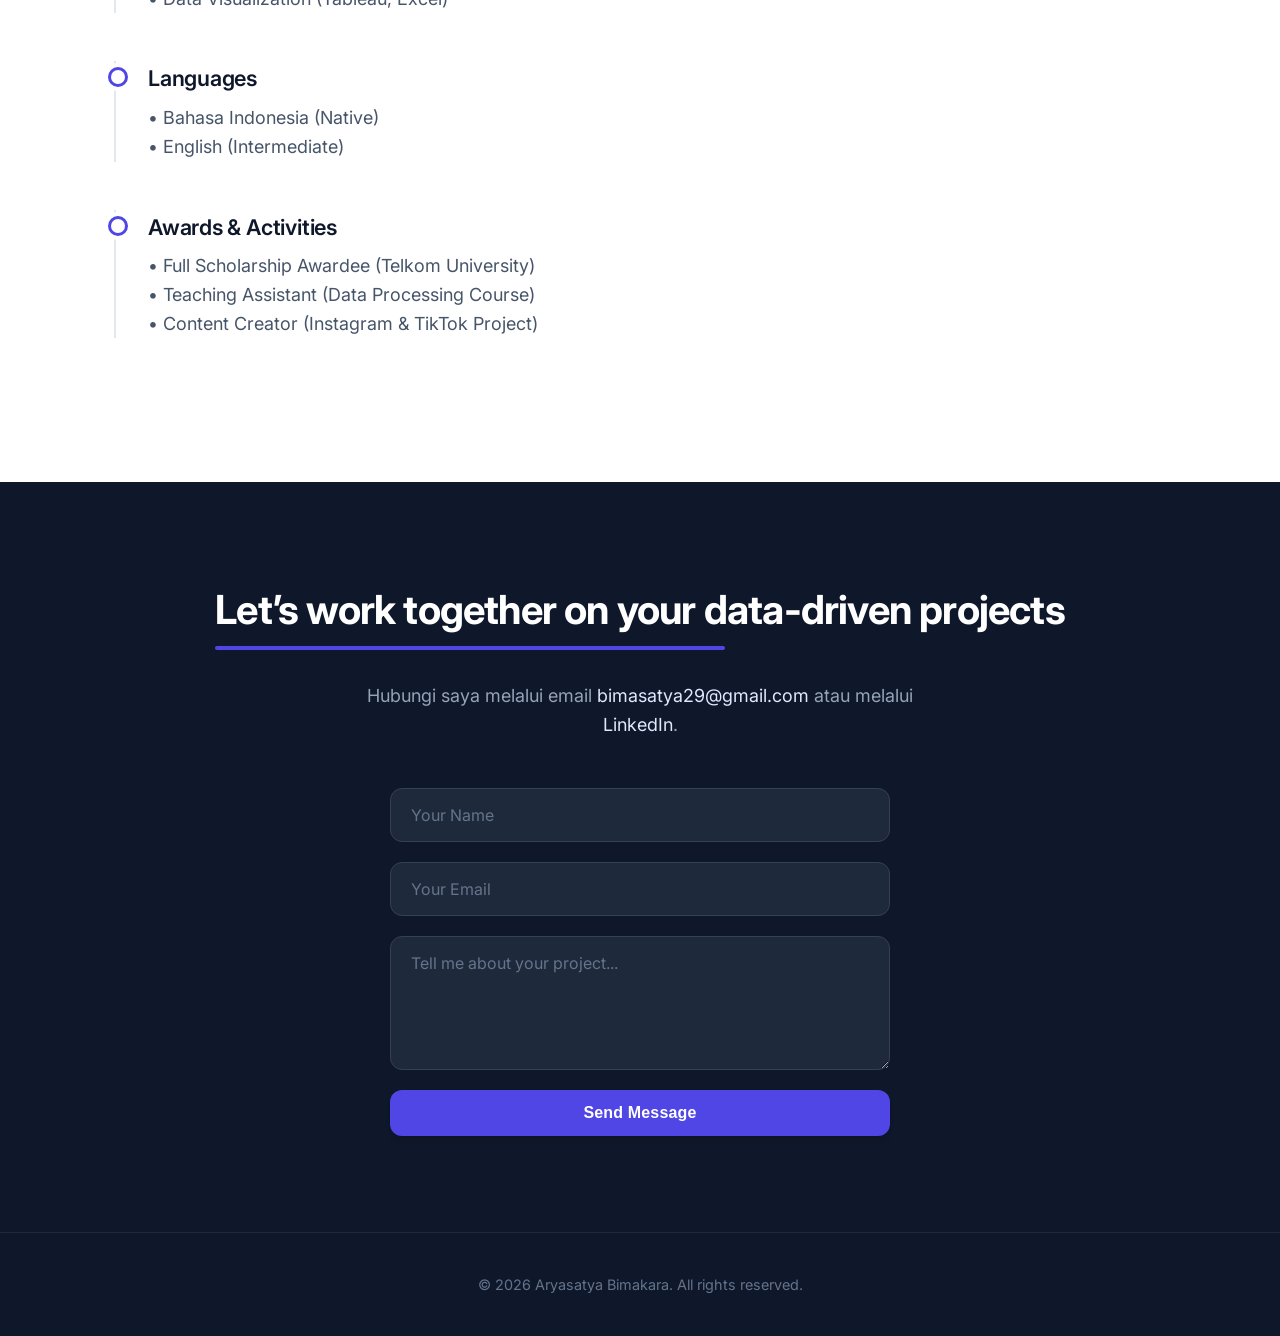
==== commit fee35118: "update navbar ui for phones" ====
--- a/index.html
+++ b/index.html
@@ -43,8 +43,9 @@
             </p>
             <div class="hero-ctas">
                 <a href="#contact" class="btn btn-primary">Let's Work Together</a>
-                <a href="#portfolio" class="btn btn-outline">View My Projects</a>
+                <a href="#portfolio" class="btn btn-outline">My Projects</a>
                 <a href="assets/file/CV-AryasatyaBimakara.pdf" download class="btn">Download CV</a>
+                <a href="creative-porto.html" class="btn btn-outline">Creative Work</a>
             </div>
         </div>
 
--- a/style.css
+++ b/style.css
@@ -861,7 +861,7 @@
 
 @media (max-width: 640px) {
     .nav-links {
-        display: none; /* Can be handled via JS for a hamburger menu */
+        display: none;
     }
     
     h1 {
